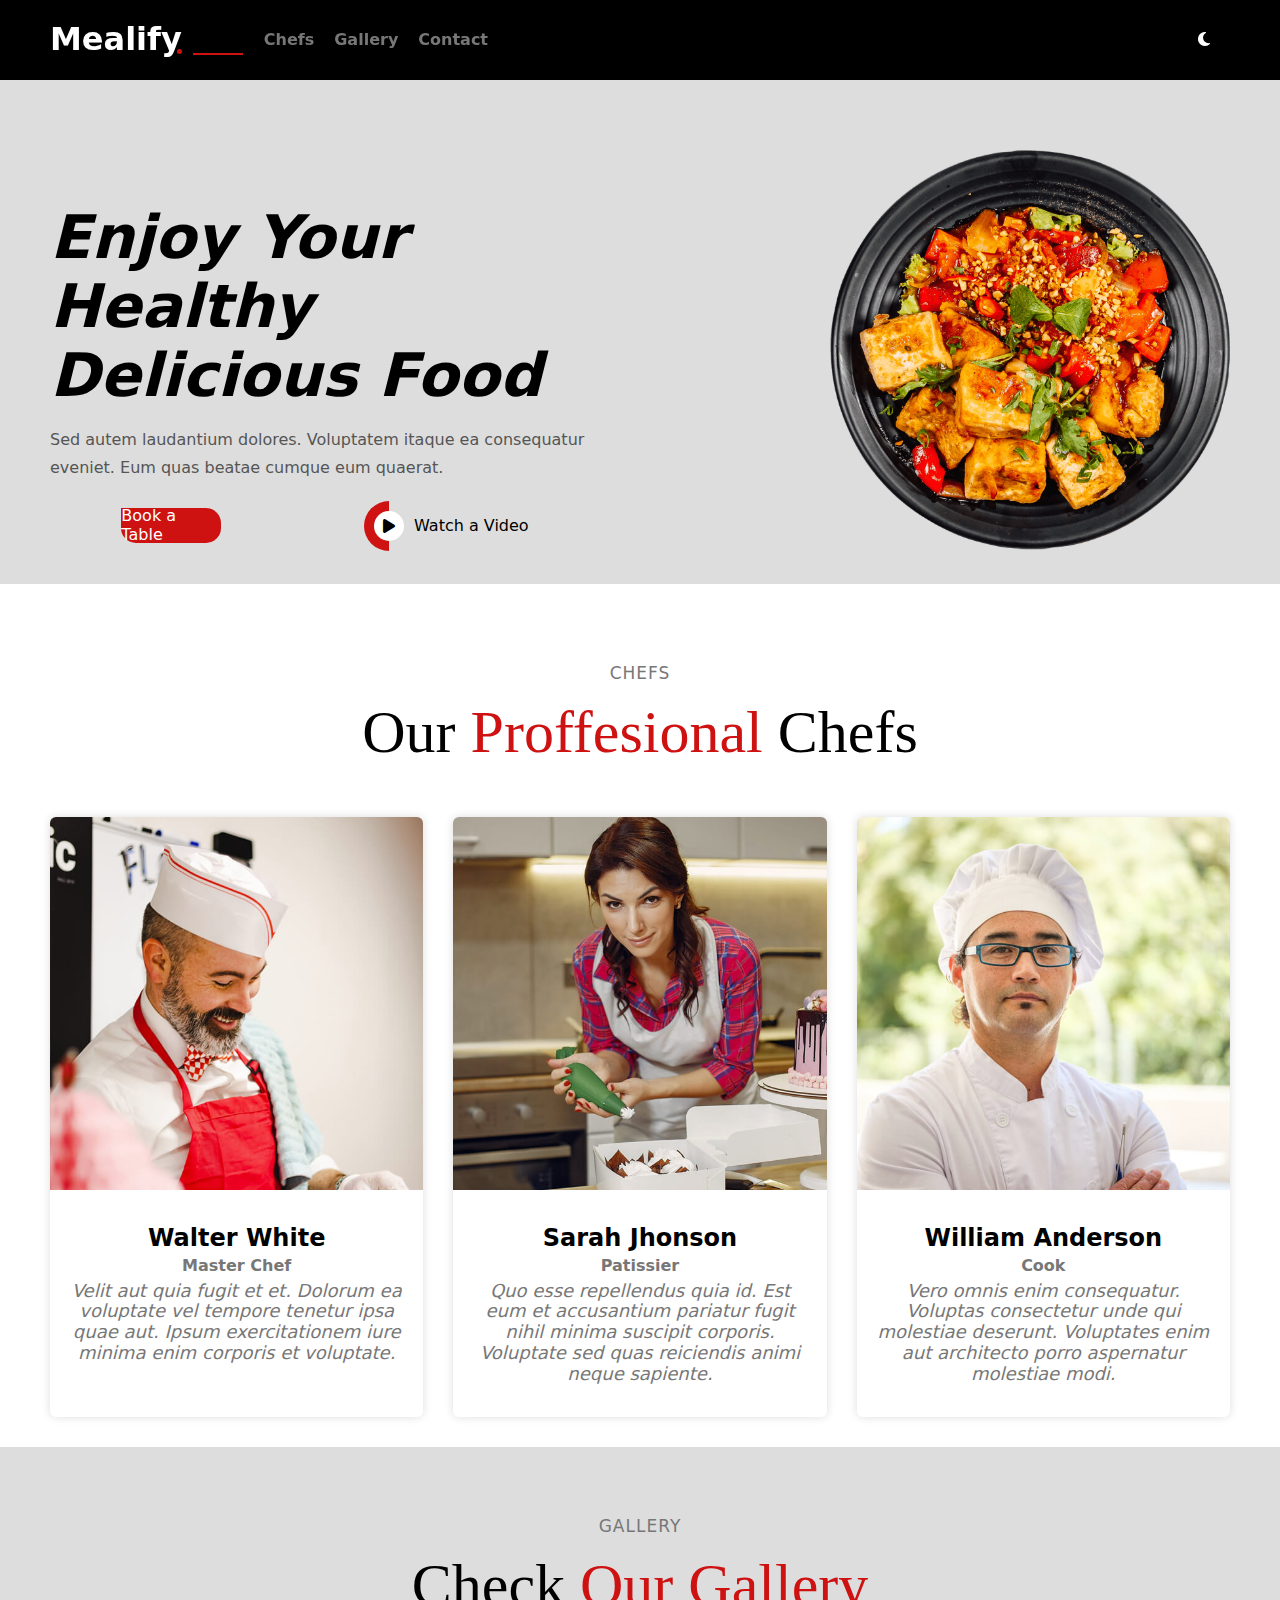
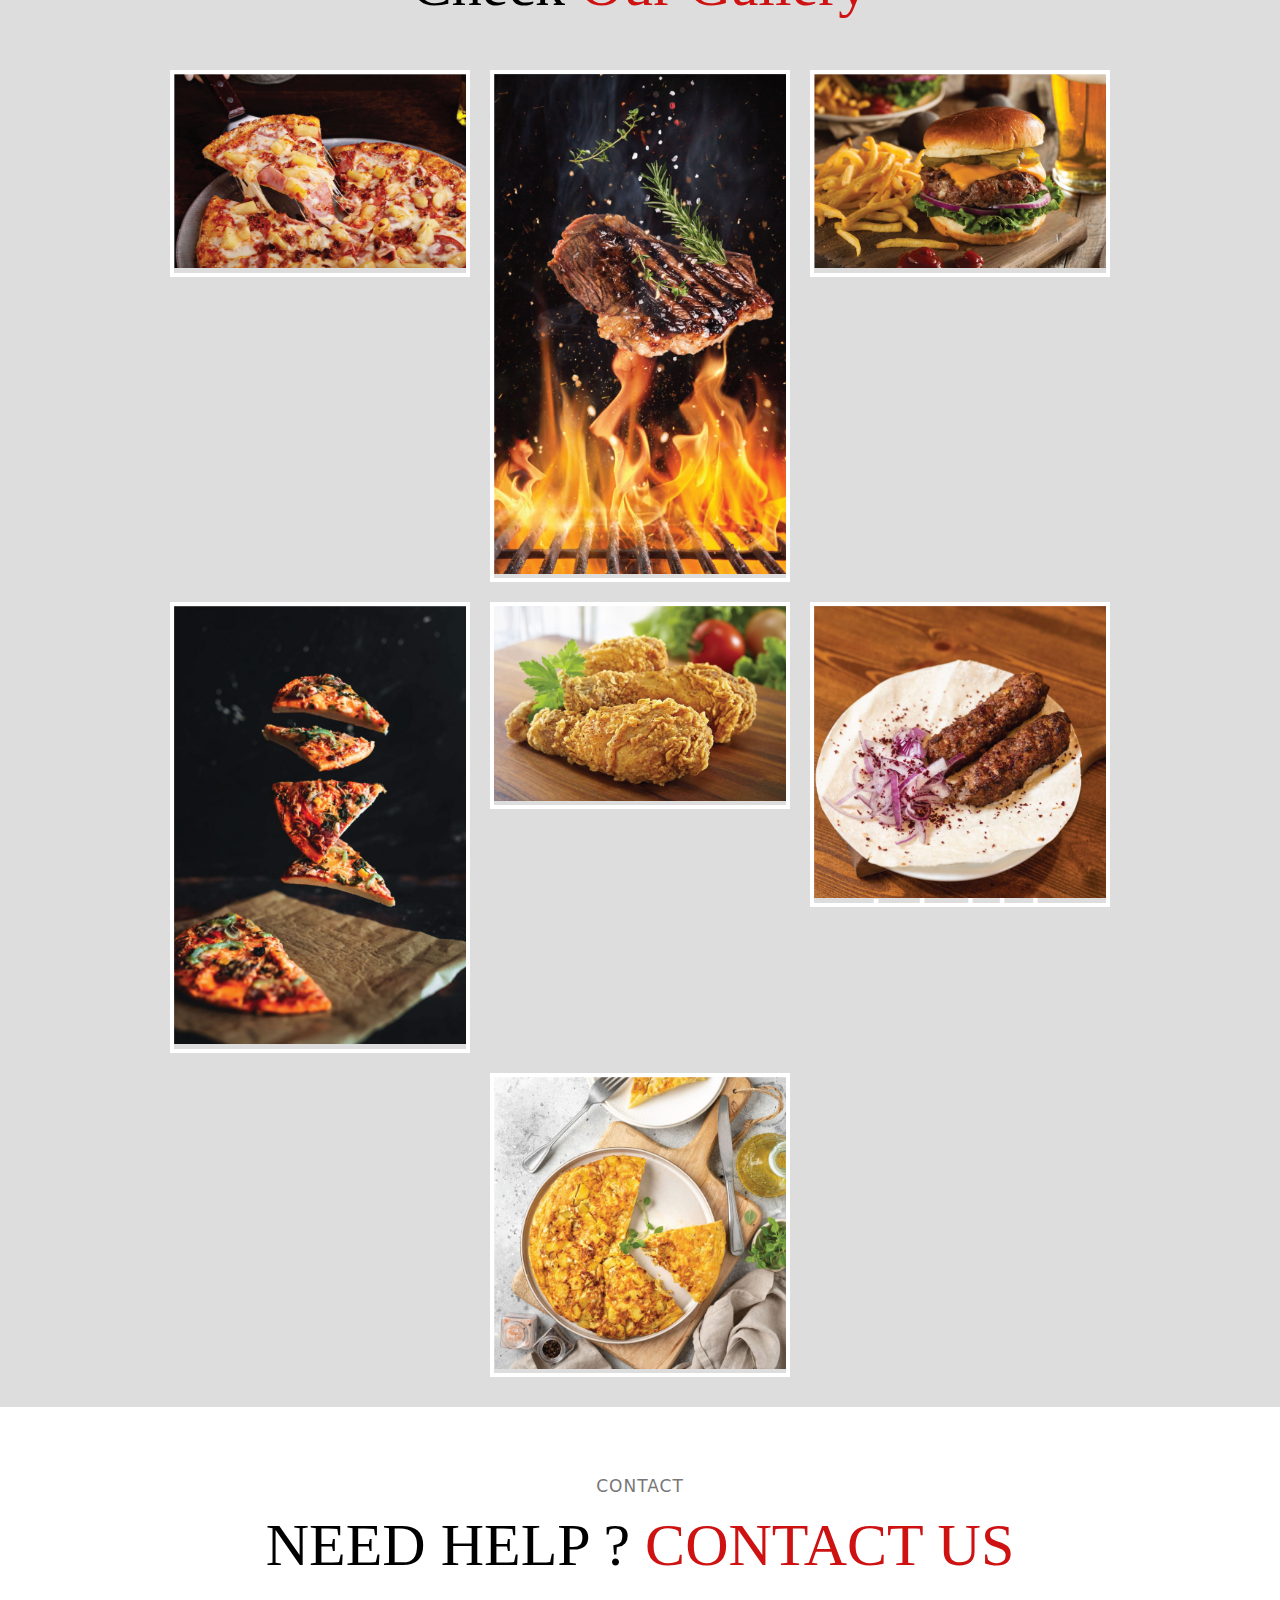
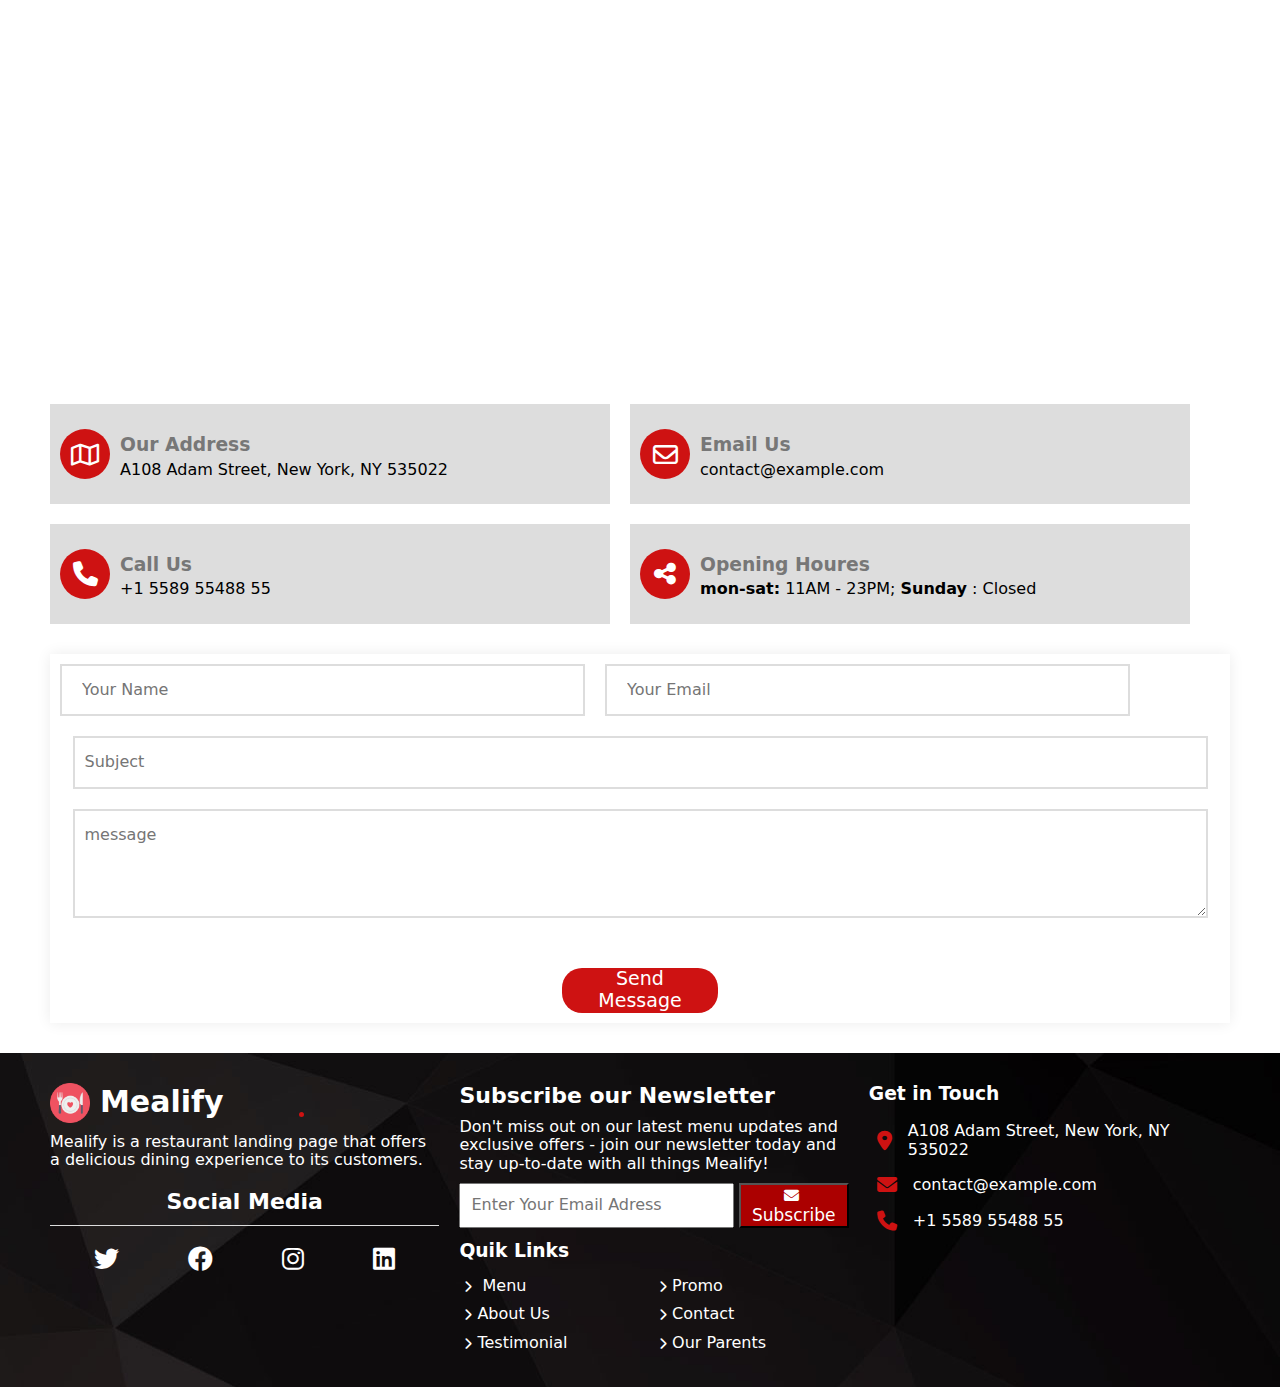
==== index.html @ a0ff51f7 "first" ====
<!DOCTYPE html>
<html lang="en">
  <head>
    <meta charset="UTF-8" />
    <meta http-equiv="X-UA-Compatible" content="IE=edge" />
    <meta name="viewport" content="width=device-width, initial-scale=1.0" />
    <title>Mealify</title>
    <!--font awesome-->
    <link rel="stylesheet" href="css/fontawesome.min.css" />

    <link rel="stylesheet" href="css/all.min.css" />
    <link rel="stylesheet" href="css/normalize.css" />
    <link rel="stylesheet" href="css/css.css" />
    <link rel="stylesheet" href="css/dark.css" />
  </head>
  <body>
    <!-- start header -->
    <div class="header">
      <div class="container">
        <h1 class="logo">
          <a href="#" class="logo">Mealify</a>
        </h1>
        <ul class="main-nav">
          <li><a href="#home" class="active">Home</a></li>
          <li><a href="#chefs">Chefs</a></li>
          <li><a href="#gallery">Gallery</a></li>
          <li><a href="#contact">Contact</a></li>
        </ul>
        <div class="dark-mode">
          <i class="fa-solid fa-moon"></i>
        </div>
        <a href="#main-nav"><i class="fa-solid fa-bars"></i></a>
      </div>
    </div>
    <!-- end header -->
    <!-- start section -->
    <div class="section">
      <div class="container">
        <div class="content">
          <h2>
            Enjoy Your Healthy
            <br />
            Delicious Food
          </h2>
          <p>
            Sed autem laudantium dolores. Voluptatem itaque ea consequatur
            eveniet. Eum quas beatae cumque eum quaerat.
          </p>
          <div class="buttons">
            <a href="#contact" class="contact">Book a Table</a>
            <a href="https://youtube.com" target="_blank" class="video">
              <div class="icon">
                <i class="fa-solid fa-play"></i>
              </div>
              Watch a Video</a
            >
          </div>
        </div>
        <div class="image">
          <img src="hero-img.png" alt="" />
        </div>
      </div>
    </div>
    <!-- end section -->
    <!-- start chefs -->
    <div class="chefs" id="chefs">
      <div class="container">
        <div class="title">
          <h2>CHEFS</h2>
          <p>Our<span> Proffesional</span> Chefs</p>
        </div>
        <div class="chefs-card">
          <div class="card">
            <div class="image">
              <img src="chefs-1.jpg" />
            </div>
            <div class="card-content">
              <h3>Walter White</h3>
              <h4>Master Chef</h4>
              <p>
                Velit aut quia fugit et et. Dolorum ea voluptate vel tempore
                tenetur ipsa quae aut. Ipsum exercitationem iure minima enim
                corporis et voluptate.
              </p>
            </div>
            <ul class="social-icons">
              <li>
                <a href="https://twitter.com">
                  <i class="fa-brands fa-twitter"></i>
                </a>
              </li>
              <li>
                <a href="https://facebook.com">
                  <i class="fa-brands fa-facebook"></i>
                </a>
              </li>
              <li>
                <a href="https://fa-instagram.com">
                  <i class="fa-brands fa-instagram"></i>
                </a>
              </li>
              <li>
                <a href="https://fa-linkedin.com">
                  <i class="fa-brands fa-linkedin"></i>
                </a>
              </li>
            </ul>
          </div>
          <div class="card">
            <div class="image">
              <img src="chefs-2.jpg" />
            </div>
            <div class="card-content">
              <h3>Sarah Jhonson</h3>
              <h4>Patissier</h4>
              <p>
                Quo esse repellendus quia id. Est eum et accusantium pariatur
                fugit nihil minima suscipit corporis. Voluptate sed quas
                reiciendis animi neque sapiente.
              </p>
            </div>
            <ul class="social-icons">
              <li>
                <a href="https://twitter.com">
                  <i class="fa-brands fa-twitter"></i>
                </a>
              </li>
              <li>
                <a href="https://facebook.com">
                  <i class="fa-brands fa-facebook"></i>
                </a>
              </li>
              <li>
                <a href="https://fa-instagram.com">
                  <i class="fa-brands fa-instagram"></i>
                </a>
              </li>
              <li>
                <a href="https://fa-linkedin.com">
                  <i class="fa-brands fa-linkedin"></i>
                </a>
              </li>
            </ul>
          </div>
          <div class="card">
            <div class="image">
              <img src="chefs-3.jpg" />
            </div>
            <div class="card-content">
              <h3>William Anderson</h3>
              <h4>Cook</h4>
              <p>
                Vero omnis enim consequatur. Voluptas consectetur unde qui
                molestiae deserunt. Voluptates enim aut architecto porro
                aspernatur molestiae modi.
              </p>
            </div>
            <ul class="social-icons">
              <li>
                <a href="https://twitter.com">
                  <i class="fa-brands fa-twitter"></i>
                </a>
              </li>
              <li>
                <a href="https://facebook.com">
                  <i class="fa-brands fa-facebook"></i>
                </a>
              </li>
              <li>
                <a href="https://fa-instagram.com">
                  <i class="fa-brands fa-instagram"></i>
                </a>
              </li>
              <li>
                <a href="https://fa-linkedin.com">
                  <i class="fa-brands fa-linkedin"></i>
                </a>
              </li>
            </ul>
          </div>
        </div>
      </div>
    </div>
    <!-- end chefs -->
    <!-- start Gallery -->
    <div class="gallery" id="gallery">
      <div class="container">
        <div class="title">
          <h2>GALLERY</h2>
          <p>Check<span> Our Gallery </span></p>
        </div>
        <div class="gallery-pics">
          <div class="box">
            <div class="image">
              <img
                src="meal-1.jpg"
                alt="Hawaiian pizza with ham and pineapple"
              />
            </div>
            <div class="info">
              <h2>Pizza</h2>
              <p>Hawaiian pizza with ham and pineapple</p>
            </div>
          </div>
          <div class="box">
            <div class="image">
              <img src="meal-2.jpg" style="height: 500px" alt="" />
            </div>
            <div class="info">
              <h2>Beef steaks</h2>
              <p>
                Tasty beef steaks flying above cast iron grate with fire flames.
              </p>
            </div>
          </div>
          <div class="box">
            <div class="image">
              <img
                src="meal-3.jpg"
                alt="grass fed bison hamburger with chips & beer"
              />
            </div>
            <div class="info">
              <h2>Burger</h2>
              <p>grass fed bison hamburger with chips & beer</p>
            </div>
          </div>
          <div class="box">
            <div class="image">
              <img
                src="meal-4.jpg"
                alt="Levitation pizza on black background."
              />
            </div>
            <div class="info">
              <h2>Levitation pizza</h2>
              <p>Levitation pizza on black background.</p>
            </div>
          </div>
          <div class="box">
            <div class="image">
              <img
                src="meal-5.jpg"
                alt="Golden brown chicken legs with a crunchy coating and juicy meat"
              />
            </div>
            <div class="info">
              <h2>Crispy Fried Chicken</h2>
              <p>
                Golden brown chicken legs with a crunchy coating and juicy meat
              </p>
            </div>
          </div>
          <div class="box">
            <div class="image">
              <img
                src="meal-6.jpg"
                alt="Frittata or potato pie in a ceramic plate"
              />
            </div>
            <div class="info">
              <h2>Lyulya kebab</h2>
              <p>
                Tender and juicy skewers of ground lamb or beef, flavored with
                aromatic spices and herbs
              </p>
            </div>
          </div>
          <div class="box">
            <div class="image">
              <img
                src="meal-7.jpg"
                alt="Tender and juicy skewers of ground lamb or beef, flavored with aromatic spices and herbs"
              />
            </div>
            <div class="info">
              <h2>Frittata</h2>
              <p>Frittata or potato pie in a ceramic plate</p>
            </div>
          </div>
        </div>
      </div>
    </div>
    <!-- end Gallery -->
    <!-- start contact -->
    <div class="contact" id="contact">
      <div class="container">
        <div class="title">
          <h2>CONTACT</h2>
          <p>NEED HELP ?<span> CONTACT US </span></p>
        </div>
        <iframe
          src="https://www.google.com/maps/embed?pb=!1m14!1m8!1m3!1d12097.445785295115!2d-74.006138!3d40.710059!3m2!1i1024!2i768!4f13.1!3m3!1m2!1s0x89c25a22a3bda30d%3A0xb89d1fe6bc499443!2sDowntown%20Conference%20Center!5e0!3m2!1sen!2sus!4v1681863129691!5m2!1sen!2sus"
          style="border: 0"
          allowfullscreen=""
          loading="lazy"
          referrerpolicy="no-referrer-when-downgrade"
        ></iframe>
        <div class="info">
          <div class="sec">
            <div class="icon">
              <i class="fa-regular fa-map"></i>
            </div>
            <div class="content">
              <h3>Our Address</h3>
              <p>A108 Adam Street, New York, NY 535022</p>
            </div>
          </div>
          <div class="sec">
            <div class="icon">
              <i class="fa-regular fa-envelope"></i>
            </div>
            <div class="content">
              <h3>Email Us</h3>
              <p>contact@example.com</p>
            </div>
          </div>
          <div class="sec">
            <div class="icon">
              <i class="fa-solid fa-phone"></i>
            </div>
            <div class="content">
              <h3>Call Us</h3>
              <p>+1 5589 55488 55</p>
            </div>
          </div>
          <div class="sec">
            <div class="icon">
              <i class="fa-solid fa-share-nodes"></i>
            </div>
            <div class="content">
              <h3>Opening Houres</h3>
              <p>
                <strong>mon-sat:</strong> 11AM - 23PM; <strong>Sunday</strong> :
                Closed
              </p>
            </div>
          </div>
        </div>
        <form>
          <div class="input">
            <input type="text" placeholder="Your Name" name="your name" />
            <input type="email" placeholder="Your Email" name="your email" />
          </div>
          <input type="text" placeholder="Subject" name="subject" />
          <textarea placeholder="message" name="message"></textarea>
          <button class="send" type="submit">Send Message</button>
        </form>
      </div>
    </div>
    <!-- end contact -->
    <!-- start footer -->
    <div class="footer">
      <div class="container">
        <div class="mealify">
            <div class="describe">
                <img src="favicon.png" alt="favicon">
                <h2>Mealify</h2>
            </div>
            <p>Mealify is a restaurant landing page that offers a delicious dining experience to its customers.</p>
            <h3>Social Media</h3>
            <ul class="social">
                <li><a href="https://twitter.com">
                    <i class="fa-brands fa-twitter"></i>
                </a></li>
                <li><a href="https://facebook.com">
                    <i class="fa-brands fa-facebook"></i>
                </a></li>
                <li><a href="https://instagram.com">
                    <i class="fa-brands fa-instagram"></i>
                </a></li>
                <li><a href="https://linkedin.com">
                    <i class="fa-brands fa-linkedin"></i>
                </a></li>
            </ul>
        </div>
        <div class="subscribe">
            <div class="box">
                <h3>Subscribe our Newsletter</h3>
                <p>Don't miss out on our latest menu updates and exclusive offers - join our newsletter today and stay up-to-date with all things Mealify!</p>
                <div class="info">
                    <input type="email" placeholder="Enter Your Email Adress">
                    <button type="submit" class="submit"><i class="fa solid fa-envelope"></i>Subscribe</button>
                </div>
            </div>
            <div class="links">
                    <h3>Quik Links</h3>
                    <ul>
                        <li><i class="fa-solid fa-chevron-right"></i>
                            <a href="#">Menu</a>
                        </li>
                        <li><i class="fa-solid fa-chevron-right"></i><a href="#">Promo</a></li>
                        <li><i class="fa-solid fa-chevron-right"></i><a href="#">About Us</a></li>
                        <li><i class="fa-solid fa-chevron-right"></i><a href="#">Contact</a></li>
                        <li><i class="fa-solid fa-chevron-right"></i><a href="#">Testimonial</a></li>
                        <li><i class="fa-solid fa-chevron-right"></i><a href="#">Our Parents</a></li>
                    </ul>
            </div>
        </div>
        <div class="contact">
            <h3>Get in Touch</h3>
            <ul>
                <li><i class="fa-solid fa-location-dot"></i> A108 Adam Street, New York, NY 535022</li>
                <li><i class="fa-solid fa-envelope"></i><a href="#">contact@example.com</a></li>
                <li><i class="fa-solid fa-phone"></i><a href="#">+1 5589 55488 55</a></li>
            </ul>
        </div>
      </div>
    </div>
    <!-- end footer -->
  </body>
</html>
---- css/css.css ----
*{
    box-sizing: border-box;
}
::-webkit-scrollbar {
width: 10px;
}

::-webkit-scrollbar-track {
background-color: #e7e6e6;
}

::-webkit-scrollbar-thumb {
background-color: rgb(43, 41, 41);
border-radius: 7px;
}


html{
scroll-behavior: smooth;
}
body{
font-family: "Open Sans", system-ui, -apple-system, "Segoe UI", Roboto, "Helvetica Neue", Arial, "Noto Sans", "Liberation Sans", sans-serif, "Apple Color Emoji", "Segoe UI Emoji", "Segoe UI Symbol", "Noto Color Emoji";
}
a{
text-decoration: none;
}
ul{
list-style: none;
margin: 0;
padding: 0;
}


.header {
position: fixed;
background-color: white;
width: 100%;
box-shadow: 0 0 10px #ddd;
z-index: 2;
}

.header .container {
padding-left: 50px;
padding-right: 50px;
display: flex;
justify-content: space-between;
align-items: center;
}

.header .container .logo {
position: relative;
text-decoration: none;
color: black;
}

.header .container .logo a::after {
content: '';
position: absolute;
width: 5px;
height: 5px;
background-color: hsl(0, 84%, 44%);
border-radius: 50%;
bottom: 4px;
right: 0px;

}

.header .container .main-nav {
display: flex;
font-weight: bold;
}
@media(max-width:768px){
    .header .container .main-nav{
        display: none;
        
    }
}

.header .container ul {
list-style: none;
}


.header .container ul {
list-style: none;
}

.header .container ul li a {
display: flex;
justify-content: center;
align-items: center;
text-decoration: none;
padding: 0 10px;
height: 65px;
transition: 0.3s;
color: #777;
position: relative;

}
.header .container ul li a:checked::before{
    display: 1;
}

.header .container ul li a.active {
color: black;
}

.header .container ul li a.active::before {
content: "";
position: absolute;
width: 70%;
height: 2px;
background-color: hsl(0, 84%, 44%);
bottom: 17px;
}
.header .container ul li a:hover::before {
content: "";
position: absolute;
width: 70%;
height: 2px;
background-color: hsl(0, 84%, 44%);
bottom: 17px;
}

.header .container .dark-mode {
    margin-left: auto;
    margin-right: 20px;
}

@media(min-width:768px){
    .header .container > a{
display: none;
    }
}
.header .container > a i{
    font-size: 25px;
    cursor: pointer;
}



/*start section*/
.section {
background-color: #ddd;
padding-top: 120px;
}

.section .container {
padding: 30px 50px;
display: flex;
align-items: center;
justify-content: space-between;
}

@media(max-width:768px) {
.section .container {
    flex-direction: column-reverse;
    gap: 40px;
    padding: 0 10px;
}
}

.section .container .content {
width: 550px;
}

@media(max-width:768px) {
.section .container .content {
    text-align: center;
    display: flex;
    flex-direction: column;
    align-items: center;
    width: 100%;
}
}

.section .container .content h2 {
font-size: 60px;
font-style: italic;
margin-bottom: 0;

}

.section .container .content p {
margin-bottom: 20px;
line-height: 1.7;
color: #555;
}

.section .container .content .buttons {
display: flex;
align-items: center;
justify-content: space-around;
}

@media(max-width:768px) {
.section .container .content .buttons {
    flex-direction: column;
    gap: 20px;
}
}

.section .container .content .buttons .contact {
width: 100px;
height: 35px;
background-color: hsl(0, 84%, 44%);
border-radius: 0 15px 15px;
color: white;
text-decoration: none;
display: flex;
align-items: center;
justify-content: center;
}

.section .container .content .buttons .icon {
width: 50px;
height: 50px;
border-radius: 50%;
background-image: linear-gradient(to right, hsl(0, 84%, 44%) 0 50%, transparent 50%);
display: flex;
align-items: center;
justify-content: center;
position: relative;
}

.section .container .content .buttons .video:hover {
color: #e03342;
}

.section .container .content .buttons .contact:hover {
background-color: #e03342;
}

.section .container .content .buttons .video {
text-decoration: none;
color: black;
display: flex;
align-items: center;
}

@media(max-width:768px) {
.section .container .content .buttons .video {
    margin-bottom: 25px;
}
}

.section .container .content .buttons .video i {
background-color: white;
width: 30px;
height: 30px;
display: flex;
align-items: center;
justify-content: center;
border-radius: 50%
}

.section .container .image img {
width: 400px;
}

@media(max-width:768px) {
.section .container .image img {
    width: 300px;
}
}

.section .container .image img:hover {
animation: shake 0.5s infinite;
}

/*end section*/

/* start chefs */
.chefs .container {
padding: 30px 50px;
}

@media(max-width:768px) {
.chefs .container {
    padding: 10px 10px;
}
}

.chefs .title {
text-align: center;
margin: 0 0 20px;
}

@media(max-width:768px) {
.chefs .title {
    text-align: center;
    align-items: center;
    display: flex;
    flex-direction: column;
}
}

.chefs .title h2 {
font-size: 17px;
color: #777;
margin-top: 50px;
letter-spacing: 1px;
font-weight: 100;
}

.chefs .title p {
font-size: 60px;
font-family: cursive;
margin: 0 0 50px;
}

.chefs .title p span {
color: hsl(0, 84%, 44%);
}

.chefs .chefs-card {
display: flex;
gap: 30px;
}

@media(max-width:768px) {
.chefs .chefs-card {
    flex-direction: column;
    align-items: center;
    justify-content: center;
}
}

.chefs .chefs-card .card {
width: 300px;
text-align: center;
width: 100%;
text-align: center;
background-color: white;
border-radius: 6px;
transition: 0.5s;
overflow: hidden;
box-shadow: 0 0 10px #ddd;
position: relative;

}

@media(max-width:768px) {
.chefs .chefs-card .card {
    width: 100%;
}
}

.chefs .chefs-card .card:hover {
transform: scale(1.1, 1.1);
}

.chefs .chefs-card .card .image img {
width: 100%;
}

.chefs .chefs-card .card .card-content {
padding: 25px 15px 15px 15px;
}

.chefs .chefs-card .card .card-content h3 {
font-size: 24px;
margin-bottom: 0;
margin-top: 5px
}

.chefs .chefs-card .card .card-content h4 {
margin-top: 5px;
color: #777;
margin-bottom: 0;
}

.chefs .chefs-card .card .card-content p {
color: #777;
font-style: italic;
font-size: 18px;
margin-top: 5px;
}

.chefs .chefs-card .card .social-icons {
list-style: none;
position: absolute;
top: 10px;
right: -60px;
background-color: #ffffff4d;
padding: 10px;
border-radius: 6px;
transition: 0.3s;
transition-delay: 0.5s;
}

.chefs .chefs-card .card:hover .social-icons {
right: 10px;
}

.chefs .chefs-card .card .social-icons li {
padding: 10px;
}

.chefs .chefs-card .card .social-icons li a i {
color: #37373f66;
font-size: 20px;
}


/* end chefs */
/*start gallery*/
.gallery .container {
background-color: #ddd;
padding: 30px;
}

.gallery .title {
text-align: center;
margin: 0 0 20px;
}

.gallery .title h2 {
font-size: 17px;
color: #777;
margin-top: 40px;
letter-spacing: 1px;
font-weight: 100;
}

.gallery .title p {
font-size: 60px;
font-family: cursive;
margin: 0 0 50px;
}

@media(max-width:768px) {
.gallery .title p {
    font-size: 35px;
    margin-bottom: 0;
}
}

.gallery .title p span {
    color: hsl(0, 84%, 44%);
}

.gallery .container .gallery-pics {
    display: flex;
    justify-content: center;
    flex-wrap: wrap;
    gap: 20px;
}

.gallery .container .gallery-pics .box {
    border: 4px solid white;
    width: 300px;
}

.gallery .container .gallery-pics .box .image {
    position: relative;
}

.gallery .container .gallery-pics .box .image::before {
    content: "";
    position: absolute;
    background-color: #4a4848;
    width: 100%;
    bottom: 0;
    opacity: 0.5;
    transition: ease-in-out 1.5s;
    z-index: 1;
}

.gallery .container .gallery-pics .box:hover .image::before {
    height: 100%;

}

.gallery .container .gallery-pics .box .image img {
    width: 100%;
}

.gallery .container .gallery-pics .box .image img:hover {
    transform: scale(1.1, 1.1);
}

.gallery .container .gallery-pics .box {
    position: relative;
    overflow: hidden;
    height: 100%;
}

.gallery .container .gallery-pics .box .info {
    text-align: center;
    position: absolute;
    bottom: -80px;
    left: 25px;
    display: flex;
    align-items: center;
    justify-content: center;
    flex-direction: column;
    left: 0;
}

.gallery .container .gallery-pics .box:hover .info {
    bottom: 50%;
    z-index: 1;
    width: 100%;

}

.gallery .container .gallery-pics .box h2 {
    margin: 0;
    color: white;
}

.gallery .container .gallery-pics .box p {
    color: white;
    margin: 2px 10px;
}

/*end gallery*/

/*start contact*/
.contact .container {

    padding: 30px 50px;
}

@media(max-width:768px) {
    .contact .container {
        padding: 20px 10px;
    }
}

.contact .title {
    text-align: center;
    margin: 0 0 20px;
}

.contact .title h2 {
    font-size: 17px;
    color: #777;
    margin-top: 40px;
    letter-spacing: 1px;
    font-weight: 100;
}

.contact .title p {
    font-size: 60px;
    font-family: cursive;
    margin: 0 0 50px;
}

@media(max-width:768px) {
    .contact .title p {
        font-size: 25px;
        margin-bottom: 0;
    }
}

.contact .title p span {
    color: hsl(0, 84%, 44%);
}

.contact .container iframe {
    width: 100%;
    height: 350px;
    margin-bottom: 20px;
}

.contact .container .info {

    display: flex;
    gap: 20px;
    flex-wrap: wrap;
    margin-bottom: 30px;

}

@media(max-width:768px) {
    .contact .container .info {
        flex-direction: column;
    }
}

.contact .container .info .sec {
    display: flex;
    align-items: center;
    background-color: #ddd;
    padding: 20px 10px;
    width: calc(calc(100% - 60px) / 2);
}

@media(max-width:768px) {
    .contact .container .info .sec {
        width: calc(100% - 20px);
    }
}

.contact .container .info .sec .icon {
    background-color: hsl(0, 84%, 44%);
    border-radius: 50%;
    width: 50px;
    height: 50px;
    margin: 0 10px 0 0;
    display: flex;
    align-items: center;
    justify-content: center;
}

.contact .container .info .sec .icon i {
    font-size: 25px;
    color: white;
    display: flex;
    align-items: center;
    justify-content: center;


}

.contact .container .info .sec .content {}

.contact .container .info .sec .content h3 {
    margin: 10px 0 0;
    color: #777;

}

.contact .container .info .sec .content p {
    margin: 5px 0;
}

.contact .container form {
    padding: 10px;
    display: flex;
    align-items: center;
    box-shadow: 0 0 14px #00000014;
    flex-direction: column;
    gap: 20px;
}

@media(max-width:768px) {
    form {
        gap: 20px;
    }
}

.contact .container form .input {
    display: flex;
    gap: 20px;
    flex-wrap: wrap;
    width: 100%;


}

@media(max-width:768px) {
    .contact .container form .input {
        flex-direction: column
    }
}

.contact .container form input[name="your name"] {

    padding: 15px 20px;
    border: 2px solid #ddd;
    width: calc(calc(100% - 110px) / 2);
}

@media(max-width:768px) {
    .contact .container form input[name="your name"] {
        width: calc(100% - 45px);
    }
}

.contact .container form input[name="your email"] {

    padding: 15px 20px;
    border: 2px solid #ddd;
    width: calc(calc(100% - 110px) / 2);

}

@media(max-width:768px) {
    .contact .container form input[name="your email"] {
        width: calc(100% - 45px);
    }
}

.contact .container form input[name="your email"],
[name="your name"]:focus {
    outline-color: #e03342;
}

form [name="subject"] {
    border: 2px solid #ddd;
    width: calc(100% - 25px);
    padding: 15px 10px;
}

form textarea {
    border: 2px solid #ddd;
    width: calc(100% - 25px);
    padding: 15px 10px;
    min-height: 109px;

}

form textarea,
[name="subject"]:focus {
    outline-color: #e03342;
}

form [type="submit"] {
    background-color: hsl(0, 84%, 44%);
    color: white;
    padding: 15px;
    border-radius: 20px;
    margin-top: 30px;
    width: 156px;
    border: none;
    font-size: 19px;
    cursor: pointer;
    height: 45px;
    display: flex;
    align-items: center;
    justify-content: center;
}

form [type="submit"]:hover {
    background-color: hsl(0, 84%, 30%);
}

/*end contact*/
.footer {
    background-image: url(../back.jpg);
}

.footer .container {
    padding: 30px 50px;
    display: flex;
    gap: 20px;
    flex-wrap: wrap;
}
@media(max-width:768px){
    .footer .container {
    flex-direction: column;
    padding: 10px 15px;
    }
}
.footer .mealify {
    width: 33%;
} 
@media(max-width:768px){
    .footer .mealify {
        width: 100%;
    }
}

.footer .mealify .describe{
    display: flex;
    gap: 10px;
    align-items: center;
    position: relative;
}
.footer .mealify .describe img{
    width: 40px;
    height: 40px;
    margin: 0;
}
.footer .mealify .describe h2{
    font-size: 30px;
    color: white;
    margin: 0;
}
.footer .mealify .describe h2::after{
    content: '';
    position: absolute;
    width: 5px;
    height: 5px;
    background-color: hsl(0, 84%, 44%);
    border-radius: 50%;
    bottom: 6px;
    right: 135px;
}
.footer .mealify p{
    color: white;
    margin: 10px 0px
}
.footer .mealify h3{
    text-align: center;
color: white;
margin: 0 0 10px;
font-weight: bold;
font-size: 22px;
padding: 10px;
border-bottom: 1px solid #ddd;
}
.footer .mealify .social{
    display: flex;
    justify-content: space-around;
    padding: 10px;
}
.footer .mealify ul li{
    list-style: none;
}
.footer .mealify ul li i{
    font-size: 25px;
    color: white;
}
.footer .container .subscribe{
    width: 33%;
}
@media(max-width:768px){
    .footer .container .subscribe {
        width: 100%;
    }
}
.footer .container .subscribe .box{
    
}
.footer .container .subscribe .box h3{
    margin: 0;
    color: white;
    font-size: 22px;
}
.footer .container .subscribe .box p{
    margin: 10px 0;
    color: white;
}
.footer .container .subscribe .box .info{
    display: flex;
    justify-content: space-between;
    gap: 5px;
}
@media(max-width:768px){
    .footer .container .subscribe .box .info{
        flex-direction: column;
        gap: 10px;
    }
}
.footer .container .subscribe .box .info [type="email"]{
    flex-grow: 1;
    padding: 10px;
}
.footer .container .subscribe .box .info [type="email"]:focus{
outline: none;
}
.footer .container .subscribe .box .info .submit {
    width: 110px;
    background-color: hsl(0deg 100% 33.48%);
    color: white;
    font-size: 17px;
    cursor: pointer;
}
@media(max-width:768px){
    .footer .container .subscribe .box .info .submit{
        width: 100%;
        padding: 10px;
    }
}
.footer .container .subscribe .box .info .submit:hover{
    background-color: hsl(0, 98%, 38%);
}
.footer .container .subscribe .box .info .submit i{
    color: white;
    margin-right: 5px;
    font-size: 15px;
}
.footer .container .subscribe .links h3{
    color: white;
    margin: 12px 0 0;
}
.footer .container .subscribe .links ul{
    display: flex;
    flex-wrap: wrap;
    margin-top: 10px;
    column-gap: 20px;
}
.footer .container .subscribe .links ul li{
    width: calc(calc(50% - 20px));
    padding: 5px;
    position: relative;
    transition: 0.5s;
}
.footer .container .subscribe .links ul i{
    color: white;
    margin-right: 5px;
    font-size: 12px;
}
.footer .container .subscribe .links ul li:hover{
    background-color: #5f5e5e;
    transform: translatex(10px);
}
.footer .container .subscribe .links ul li a{
    color: white;
}
.footer .contact{
    width: 30%;
    color: white;
}
@media(max-width:768px){
    .footer .container .contact {
        width: 100%;
    }
}

.footer .contact h3{
    margin: 0 0 10px;
}
.footer .contact ul{

}
.footer .contact ul li{
    display: flex;
    align-items: center;
    gap: 6px;
    padding: 8px 8px;

}
.footer .contact ul li i{
    font-size: 20px;
    margin-right: 10px;
    color: hsl(0, 84%, 44%);
    cursor: pointer;
    display: flex;
    align-items: center;
    justify-content: center;
    font-size: 20px;
}
.footer .contact ul li  a{
    color: white;
}

/*start animation*/
@keyframes shake {
    0% {
        transform: translate(0, 0);
    }

    20% {
        transform: translate(5px, 0);
    }

    40% {
        transform: translate(5px, 5px);
    }

    60% {
        transform: translate(0, 5px);
    }

    100% {
        transform: translate(0, 0);
    }
}

/*end animation*/
---- css/dark.css ----
.header {
  background-color: #000000;
  color: white;
}
.header .container .logo {
  color: white;
}
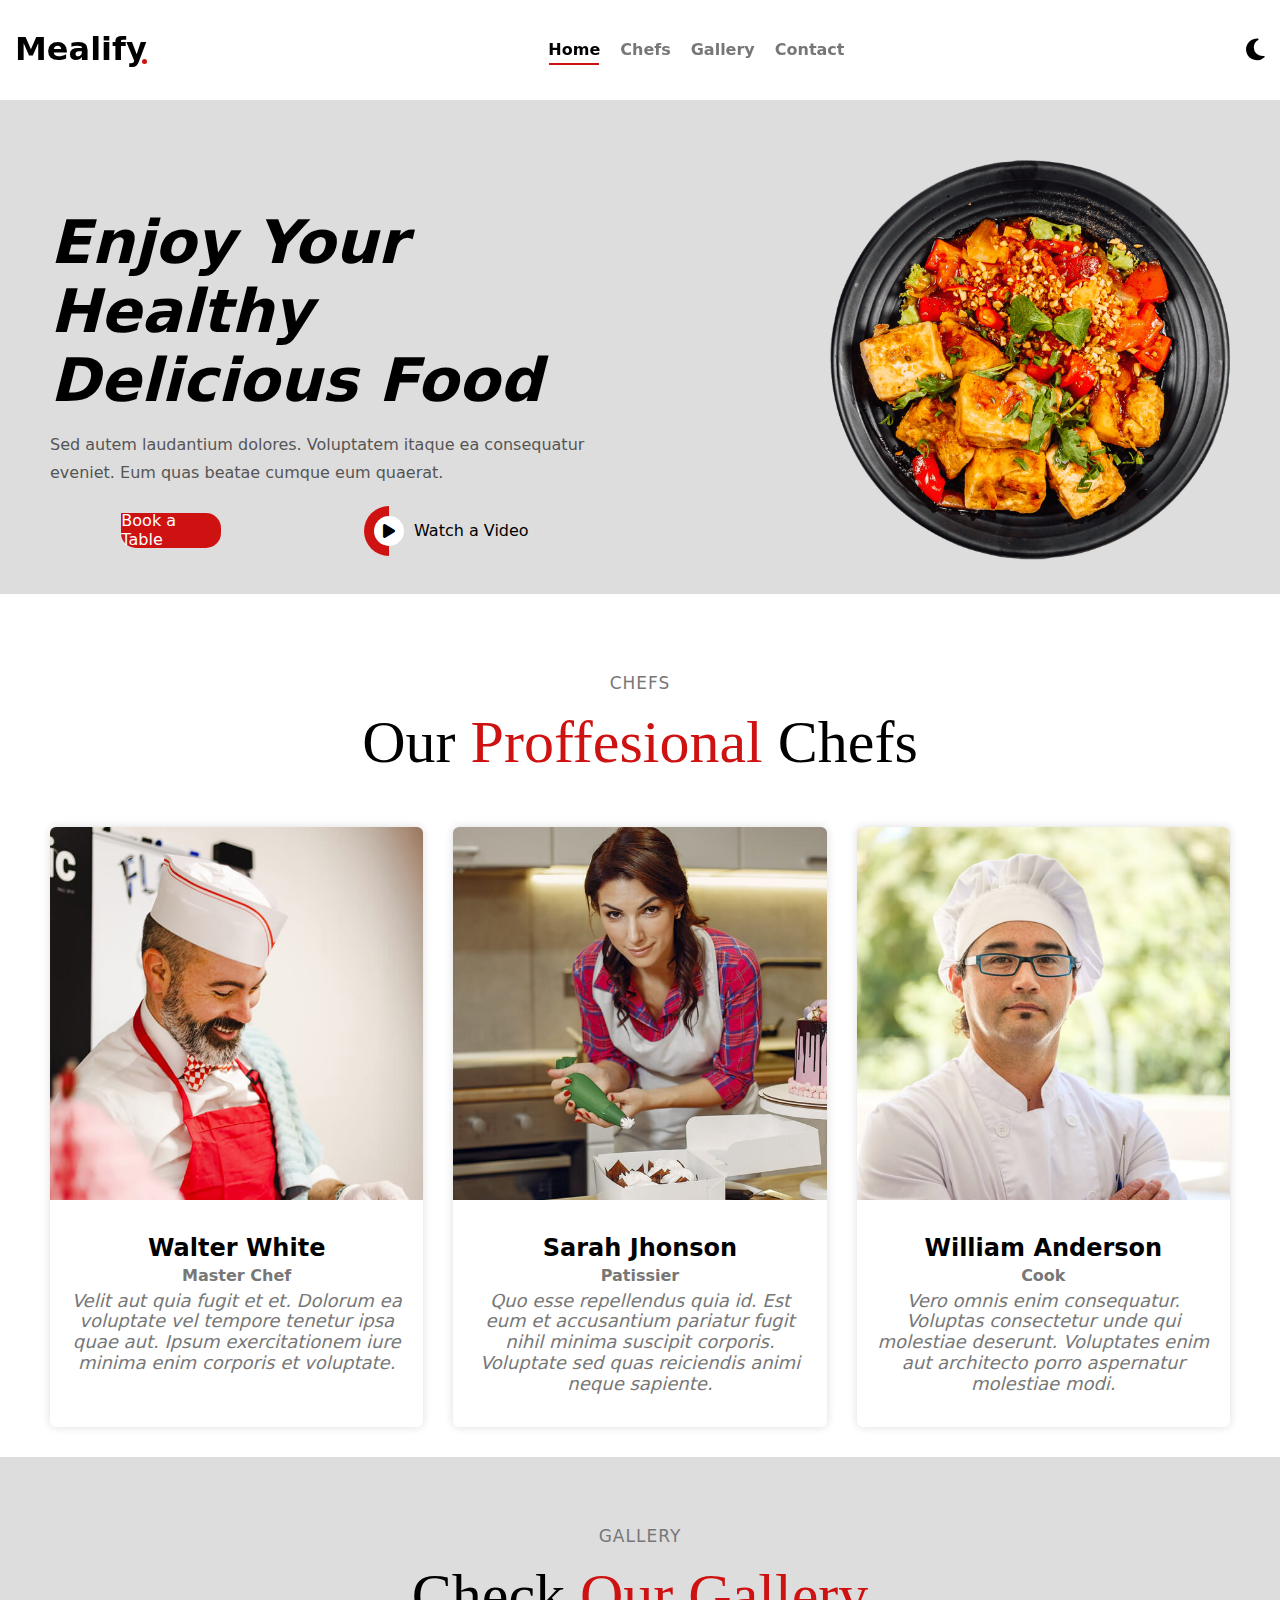
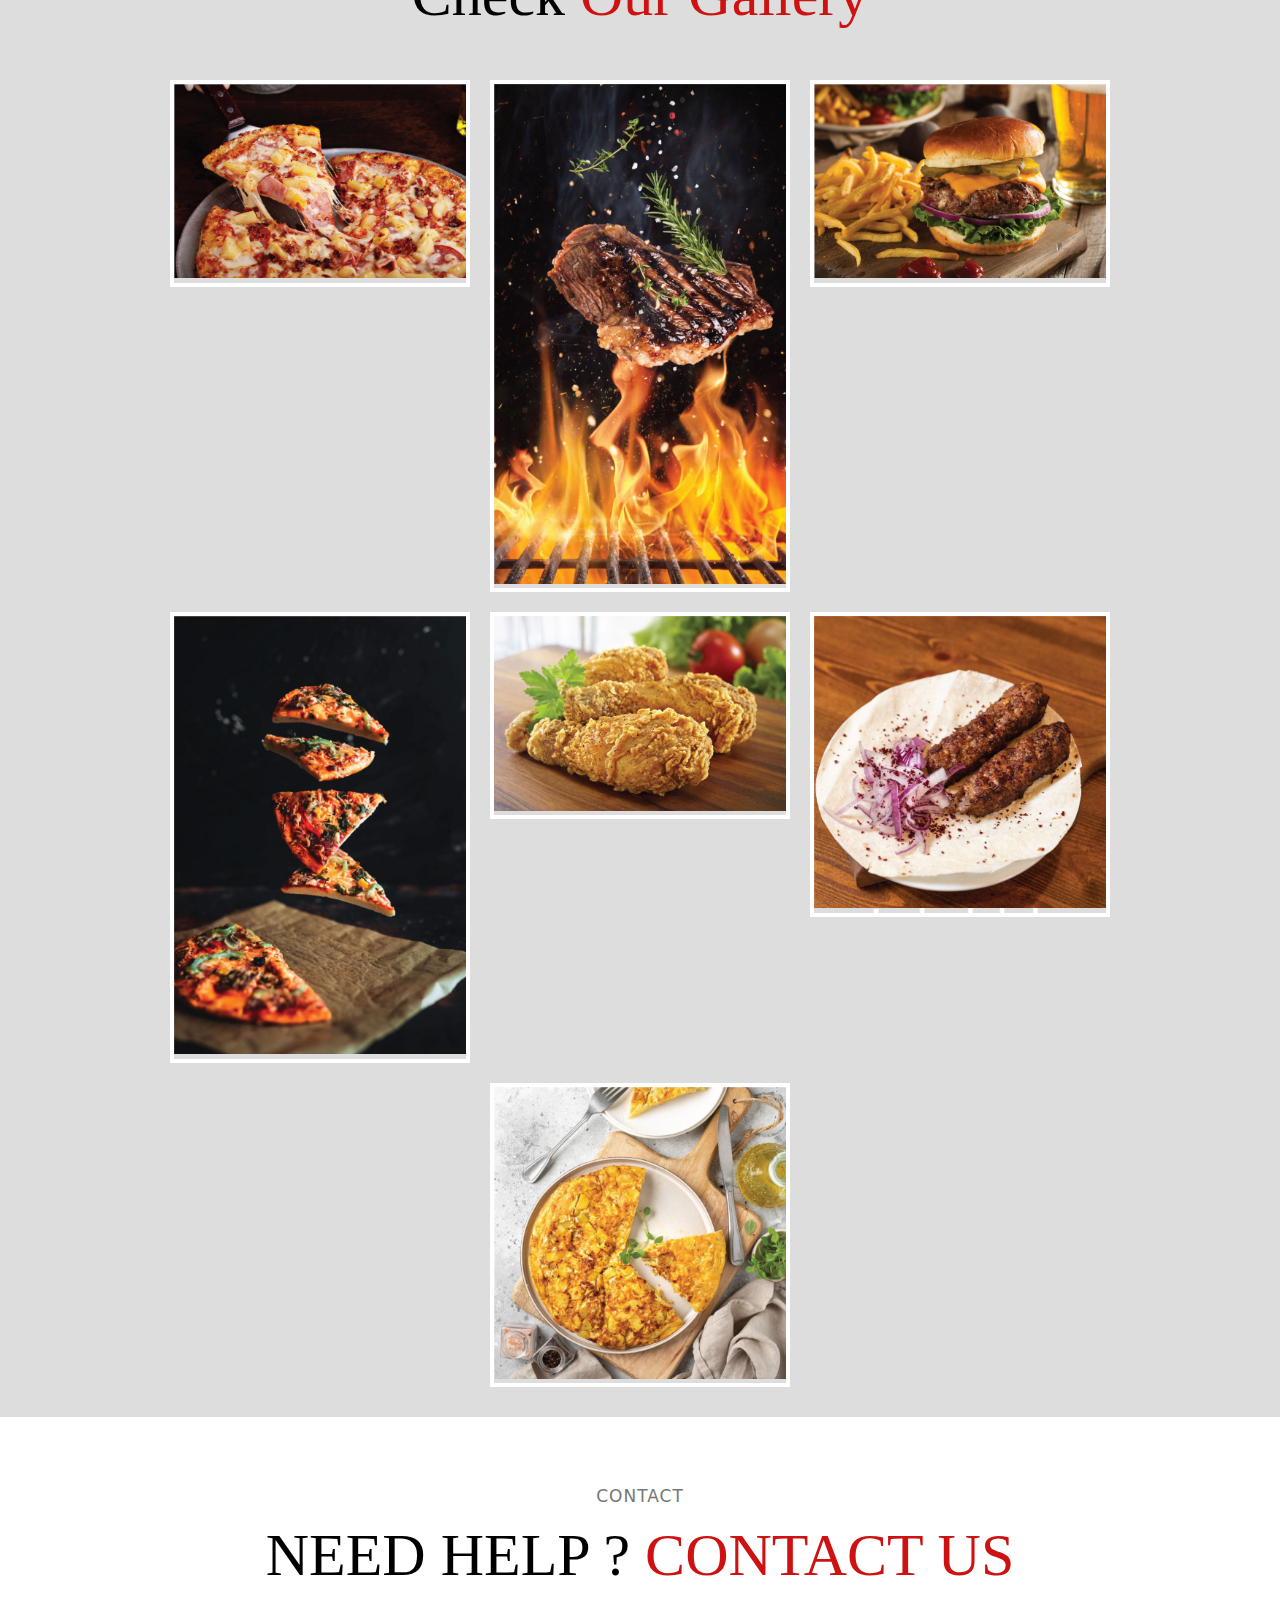
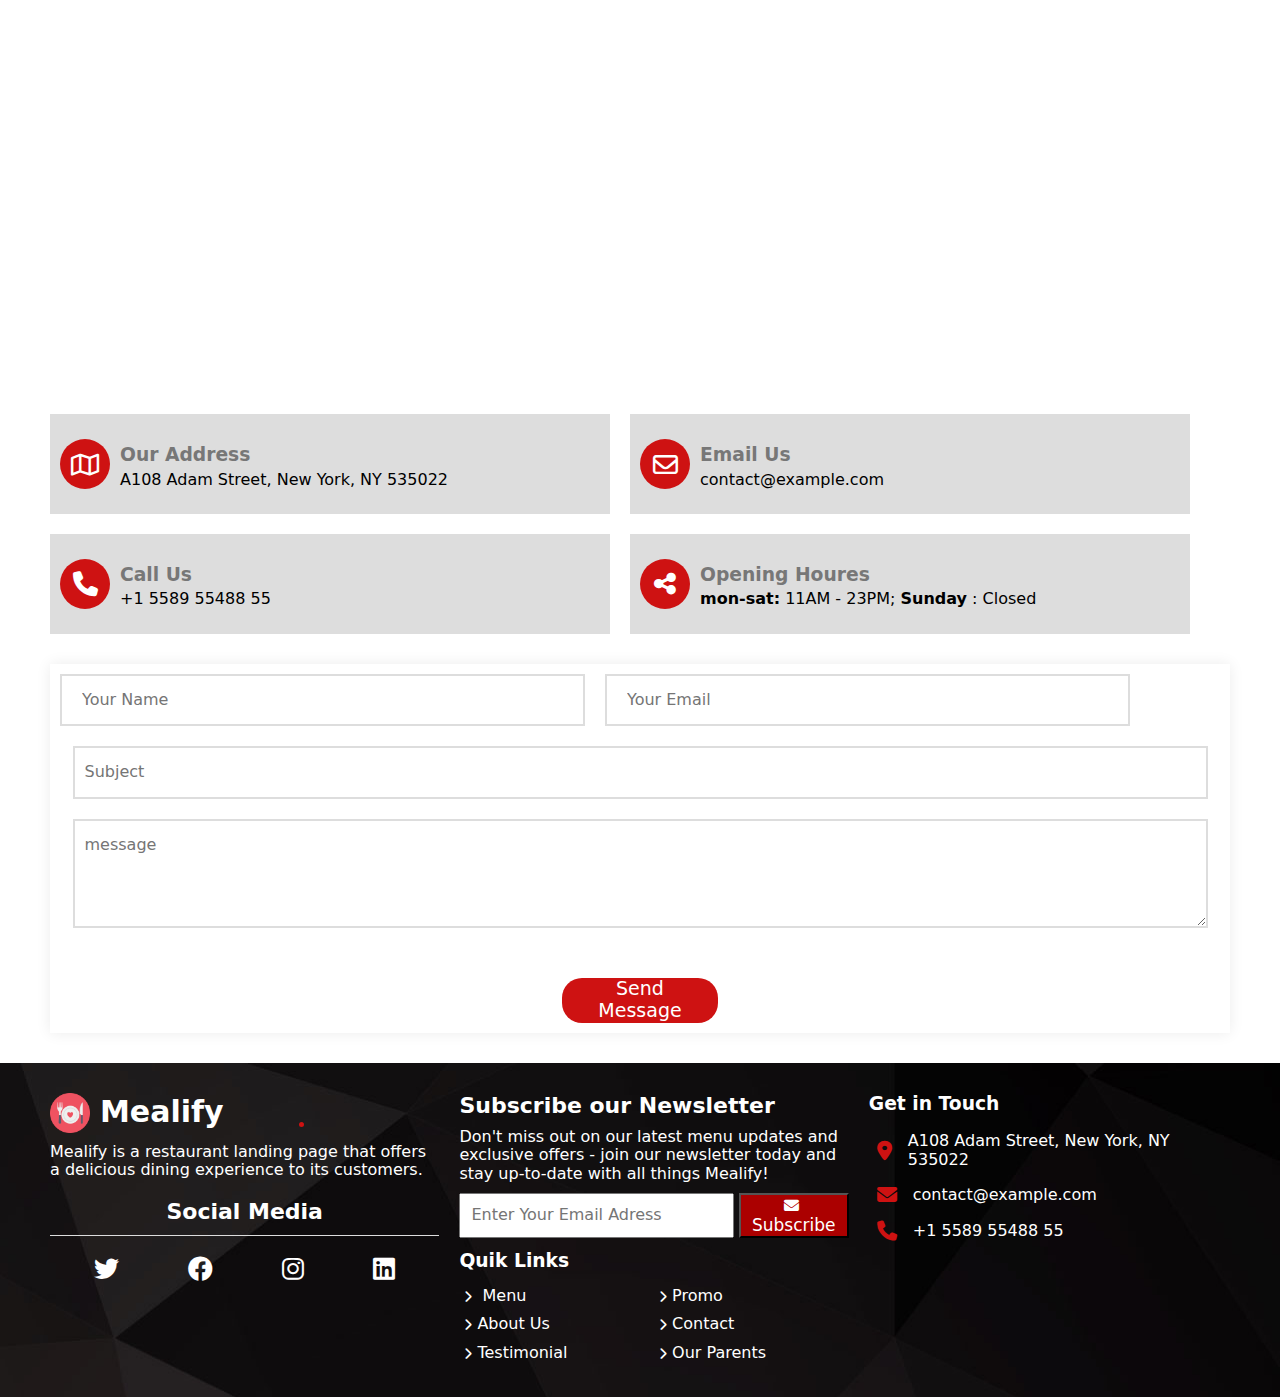
==== commit 64386626: "more" ====
--- a/index.html
+++ b/index.html
@@ -11,25 +11,25 @@
     <link rel="stylesheet" href="css/all.min.css" />
     <link rel="stylesheet" href="css/normalize.css" />
     <link rel="stylesheet" href="css/css.css" />
-    <link rel="stylesheet" href="css/dark.css" />
   </head>
-  <body>
+  <body>  
     <!-- start header -->
     <div class="header">
       <div class="container">
         <h1 class="logo">
           <a href="#" class="logo">Mealify</a>
         </h1>
-        <ul class="main-nav">
-          <li><a href="#home" class="active">Home</a></li>
+        <ul class="main-nav" id="mainNav">
+          <li><a href="#home"  class="active">Home</a>
+            <i  class="fa-solid fa-x" id="closeMenu"></i></li>
           <li><a href="#chefs">Chefs</a></li>
           <li><a href="#gallery">Gallery</a></li>
           <li><a href="#contact">Contact</a></li>
         </ul>
         <div class="dark-mode">
-          <i class="fa-solid fa-moon"></i>
-        </div>
-        <a href="#main-nav"><i class="fa-solid fa-bars"></i></a>
+          <i id="iDarkLight" class="fa-solid fa-moon"></i>
+        </div>
+        <a href="#main-nav" id="aMainMenu"><i class="fa-solid fa-bars"></i></a>
       </div>
     </div>
     <!-- end header -->
@@ -407,6 +407,7 @@
         </div>
       </div>
     </div>
+    <script src="scripts/main.js"></script>
     <!-- end footer -->
   </body>
 </html>
--- a/css/css.css
+++ b/css/css.css
@@ -1,955 +1,999 @@
-*{
-    box-sizing: border-box;
+* {
+  box-sizing: border-box;
 }
 ::-webkit-scrollbar {
-width: 10px;
+  width: 10px;
 }
 
 ::-webkit-scrollbar-track {
-background-color: #e7e6e6;
+  background-color: #e7e6e6;
 }
 
 ::-webkit-scrollbar-thumb {
-background-color: rgb(43, 41, 41);
-border-radius: 7px;
-}
-
-
-html{
-scroll-behavior: smooth;
-}
-body{
-font-family: "Open Sans", system-ui, -apple-system, "Segoe UI", Roboto, "Helvetica Neue", Arial, "Noto Sans", "Liberation Sans", sans-serif, "Apple Color Emoji", "Segoe UI Emoji", "Segoe UI Symbol", "Noto Color Emoji";
-}
-a{
-text-decoration: none;
-}
-ul{
-list-style: none;
-margin: 0;
-padding: 0;
-}
-
+  background-color: rgb(43, 41, 41);
+  border-radius: 7px;
+}
+
+html {
+  scroll-behavior: smooth;
+}
+body {
+  font-family: "Open Sans", system-ui, -apple-system, "Segoe UI", Roboto,
+    "Helvetica Neue", Arial, "Noto Sans", "Liberation Sans", sans-serif,
+    "Apple Color Emoji", "Segoe UI Emoji", "Segoe UI Symbol", "Noto Color Emoji";
+}
+a {
+  text-decoration: none;
+}
+ul {
+  list-style: none;
+  margin: 0;
+  padding: 0;
+}
 
 .header {
-position: fixed;
-background-color: white;
-width: 100%;
-box-shadow: 0 0 10px #ddd;
-z-index: 2;
+  position: fixed;
+  background-color: white;
+  width: 100%;
+  box-shadow: 0 0 10px #ddd;
+  z-index: 2;
 }
 
 .header .container {
-padding-left: 50px;
-padding-right: 50px;
-display: flex;
-justify-content: space-between;
-align-items: center;
+  padding: 10px 15px;
+  display: flex;
+  justify-content: space-between;
+  align-items: center;
 }
 
 .header .container .logo {
-position: relative;
-text-decoration: none;
-color: black;
+  position: relative;
+  text-decoration: none;
+  color: black;
 }
 
 .header .container .logo a::after {
-content: '';
-position: absolute;
-width: 5px;
-height: 5px;
-background-color: hsl(0, 84%, 44%);
-border-radius: 50%;
-bottom: 4px;
-right: 0px;
-
+  content: "";
+  position: absolute;
+  width: 5px;
+  height: 5px;
+  background-color: hsl(0, 84%, 44%);
+  border-radius: 50%;
+  bottom: 4px;
+  right: 0px;
 }
 
 .header .container .main-nav {
-display: flex;
-font-weight: bold;
-}
-@media(max-width:768px){
-    .header .container .main-nav{
-        display: none;
-        
-    }
+  display: flex;
+  font-weight: bold;
+}
+@media (max-width: 768px) {
+  .header .container .main-nav {
+    display: none;
+    display: block;
+    position: fixed;
+    top: 15px;
+    right: 0px;
+    background-color: white;
+    width: 300px;
+    height: 800px;
+    position: absolute;
+  }
 }
 
 .header .container ul {
-list-style: none;
-}
-
+  list-style: none;
+}
 
 .header .container ul {
-list-style: none;
+  list-style: none;
 }
 
 .header .container ul li a {
-display: flex;
-justify-content: center;
-align-items: center;
-text-decoration: none;
-padding: 0 10px;
-height: 65px;
-transition: 0.3s;
-color: #777;
-position: relative;
-
-}
-.header .container ul li a:checked::before{
-    display: 1;
-}
-
+  display: flex;
+  justify-content: center;
+  align-items: center;
+  text-decoration: none;
+  padding: 0 10px;
+  height: 65px;
+  transition: 0.3s;
+  color: #777;
+  position: relative;
+}
+@media (max-width: 768px) {
+  .header .container ul li {
+    margin: 10px;
+  }
+}
+@media (min-width: 767px) {
+  .header .container ul li i {
+    display: none;
+  }
+}
+@media (max-width: 768px) {
+  .header .container ul li i {
+    position: absolute;
+    right: 15px;
+    top: 2px;
+    cursor: pointer;
+  }
+}
+@media (max-width: 768px) {
+  .header .container ul li i:hover {
+    opacity: 0;
+  }
+}
 .header .container ul li a.active {
-color: black;
+  color: black;
+}
+@media (max-width: 768px) {
+  .header .container ul li a.active {
+    color: #777;
+  }
+}
+@media (max-width: 768px) {
+  .header .container ul li a {
+    margin: 0 0 0 -200px;
+    cursor: pointer;
+  }
+}
+@media (max-width: 768px) {
+  .header .container ul li a:hover {
+    opacity: 0;
+  }
+}
+@media (max-width: 768px) {
+  .header .container ul li a::before {
+    display: none;
+  }
 }
 
 .header .container ul li a.active::before {
-content: "";
-position: absolute;
-width: 70%;
-height: 2px;
-background-color: hsl(0, 84%, 44%);
-bottom: 17px;
+  content: "";
+  position: absolute;
+  width: 70%;
+  height: 2px;
+  background-color: hsl(0, 84%, 44%);
+  bottom: 17px;
 }
 .header .container ul li a:hover::before {
-content: "";
-position: absolute;
-width: 70%;
-height: 2px;
-background-color: hsl(0, 84%, 44%);
-bottom: 17px;
-}
-
-.header .container .dark-mode {
+  content: "";
+  position: absolute;
+  width: 70%;
+  height: 2px;
+  background-color: hsl(0, 84%, 44%);
+  bottom: 17px;
+}
+@media (max-width: 768px) {
+  .header .container .dark-mode {
     margin-left: auto;
     margin-right: 20px;
-}
-
-@media(min-width:768px){
-    .header .container > a{
-display: none;
-    }
-}
-.header .container > a i{
-    font-size: 25px;
-    cursor: pointer;
-}
-
-
+  }
+}
+
+@media (min-width: 768px) {
+  .header .container > a {
+    display: none;
+  }
+}
+.header .container .dark-mode:checked.header {
+  background-color: #202020;
+}
+@media (min-width: 768px) {
+  .header .container > a:checked ul {
+    display: block;
+  }
+}
+.header .container .dark-mode i {
+  font-size: 25px;
+  cursor: pointer;
+}
+.header .container > a i {
+  font-size: 25px;
+}
+@media (max-width: 768px) {
+  .header .container .close {
+    position: relative;
+  }
+}
 
 /*start section*/
 .section {
-background-color: #ddd;
-padding-top: 120px;
+  background-color: #ddd;
+  padding-top: 120px;
 }
 
 .section .container {
-padding: 30px 50px;
-display: flex;
-align-items: center;
-justify-content: space-between;
-}
-
-@media(max-width:768px) {
-.section .container {
+  padding: 30px 50px;
+  display: flex;
+  align-items: center;
+  justify-content: space-between;
+}
+
+@media (max-width: 768px) {
+  .section .container {
     flex-direction: column-reverse;
     gap: 40px;
     padding: 0 10px;
-}
+  }
 }
 
 .section .container .content {
-width: 550px;
-}
-
-@media(max-width:768px) {
-.section .container .content {
+  width: 550px;
+}
+
+@media (max-width: 768px) {
+  .section .container .content {
     text-align: center;
     display: flex;
     flex-direction: column;
     align-items: center;
     width: 100%;
-}
+  }
 }
 
 .section .container .content h2 {
-font-size: 60px;
-font-style: italic;
-margin-bottom: 0;
-
+  font-size: 60px;
+  font-style: italic;
+  margin-bottom: 0;
 }
 
 .section .container .content p {
-margin-bottom: 20px;
-line-height: 1.7;
-color: #555;
+  margin-bottom: 20px;
+  line-height: 1.7;
+  color: #555;
 }
 
 .section .container .content .buttons {
-display: flex;
-align-items: center;
-justify-content: space-around;
-}
-
-@media(max-width:768px) {
-.section .container .content .buttons {
+  display: flex;
+  align-items: center;
+  justify-content: space-around;
+}
+
+@media (max-width: 768px) {
+  .section .container .content .buttons {
     flex-direction: column;
     gap: 20px;
-}
+  }
 }
 
 .section .container .content .buttons .contact {
-width: 100px;
-height: 35px;
-background-color: hsl(0, 84%, 44%);
-border-radius: 0 15px 15px;
-color: white;
-text-decoration: none;
-display: flex;
-align-items: center;
-justify-content: center;
+  width: 100px;
+  height: 35px;
+  background-color: hsl(0, 84%, 44%);
+  border-radius: 0 15px 15px;
+  color: white;
+  text-decoration: none;
+  display: flex;
+  align-items: center;
+  justify-content: center;
 }
 
 .section .container .content .buttons .icon {
-width: 50px;
-height: 50px;
-border-radius: 50%;
-background-image: linear-gradient(to right, hsl(0, 84%, 44%) 0 50%, transparent 50%);
-display: flex;
-align-items: center;
-justify-content: center;
-position: relative;
+  width: 50px;
+  height: 50px;
+  border-radius: 50%;
+  background-image: linear-gradient(
+    to right,
+    hsl(0, 84%, 44%) 0 50%,
+    transparent 50%
+  );
+  display: flex;
+  align-items: center;
+  justify-content: center;
+  position: relative;
 }
 
 .section .container .content .buttons .video:hover {
-color: #e03342;
+  color: #e03342;
 }
 
 .section .container .content .buttons .contact:hover {
-background-color: #e03342;
+  background-color: #e03342;
 }
 
 .section .container .content .buttons .video {
-text-decoration: none;
-color: black;
-display: flex;
-align-items: center;
-}
-
-@media(max-width:768px) {
-.section .container .content .buttons .video {
+  text-decoration: none;
+  color: black;
+  display: flex;
+  align-items: center;
+}
+
+@media (max-width: 768px) {
+  .section .container .content .buttons .video {
     margin-bottom: 25px;
-}
+  }
 }
 
 .section .container .content .buttons .video i {
-background-color: white;
-width: 30px;
-height: 30px;
-display: flex;
-align-items: center;
-justify-content: center;
-border-radius: 50%
+  background-color: white;
+  width: 30px;
+  height: 30px;
+  display: flex;
+  align-items: center;
+  justify-content: center;
+  border-radius: 50%;
 }
 
 .section .container .image img {
-width: 400px;
-}
-
-@media(max-width:768px) {
-.section .container .image img {
+  width: 400px;
+  margin-top: 10px;
+}
+
+@media (max-width: 768px) {
+  .section .container .image img {
     width: 300px;
-}
+  }
 }
 
 .section .container .image img:hover {
-animation: shake 0.5s infinite;
+  animation: shake 0.5s infinite;
 }
 
 /*end section*/
 
 /* start chefs */
 .chefs .container {
-padding: 30px 50px;
-}
-
-@media(max-width:768px) {
-.chefs .container {
+  padding: 30px 50px;
+}
+
+@media (max-width: 768px) {
+  .chefs .container {
     padding: 10px 10px;
-}
+  }
 }
 
 .chefs .title {
-text-align: center;
-margin: 0 0 20px;
-}
-
-@media(max-width:768px) {
-.chefs .title {
+  text-align: center;
+  margin: 0 0 20px;
+}
+
+@media (max-width: 768px) {
+  .chefs .title {
     text-align: center;
     align-items: center;
     display: flex;
     flex-direction: column;
-}
+  }
 }
 
 .chefs .title h2 {
-font-size: 17px;
-color: #777;
-margin-top: 50px;
-letter-spacing: 1px;
-font-weight: 100;
+  font-size: 17px;
+  color: #777;
+  margin-top: 50px;
+  letter-spacing: 1px;
+  font-weight: 100;
 }
 
 .chefs .title p {
-font-size: 60px;
-font-family: cursive;
-margin: 0 0 50px;
+  font-size: 60px;
+  font-family: cursive;
+  margin: 0 0 50px;
 }
 
 .chefs .title p span {
-color: hsl(0, 84%, 44%);
+  color: hsl(0, 84%, 44%);
 }
 
 .chefs .chefs-card {
-display: flex;
-gap: 30px;
-}
-
-@media(max-width:768px) {
-.chefs .chefs-card {
+  display: flex;
+  gap: 30px;
+}
+
+@media (max-width: 768px) {
+  .chefs .chefs-card {
     flex-direction: column;
     align-items: center;
     justify-content: center;
-}
+  }
 }
 
 .chefs .chefs-card .card {
-width: 300px;
-text-align: center;
-width: 100%;
-text-align: center;
-background-color: white;
-border-radius: 6px;
-transition: 0.5s;
-overflow: hidden;
-box-shadow: 0 0 10px #ddd;
-position: relative;
-
-}
-
-@media(max-width:768px) {
-.chefs .chefs-card .card {
+  width: 300px;
+  text-align: center;
+  width: 100%;
+  text-align: center;
+  background-color: white;
+  border-radius: 6px;
+  transition: 0.5s;
+  overflow: hidden;
+  box-shadow: 0 0 10px #ddd;
+  position: relative;
+}
+
+@media (max-width: 768px) {
+  .chefs .chefs-card .card {
     width: 100%;
-}
+  }
 }
 
 .chefs .chefs-card .card:hover {
-transform: scale(1.1, 1.1);
+  transform: scale(1.1, 1.1);
 }
 
 .chefs .chefs-card .card .image img {
-width: 100%;
+  width: 100%;
 }
 
 .chefs .chefs-card .card .card-content {
-padding: 25px 15px 15px 15px;
+  padding: 25px 15px 15px 15px;
 }
 
 .chefs .chefs-card .card .card-content h3 {
-font-size: 24px;
-margin-bottom: 0;
-margin-top: 5px
+  font-size: 24px;
+  margin-bottom: 0;
+  margin-top: 5px;
 }
 
 .chefs .chefs-card .card .card-content h4 {
-margin-top: 5px;
-color: #777;
-margin-bottom: 0;
+  margin-top: 5px;
+  color: #777;
+  margin-bottom: 0;
 }
 
 .chefs .chefs-card .card .card-content p {
-color: #777;
-font-style: italic;
-font-size: 18px;
-margin-top: 5px;
+  color: #777;
+  font-style: italic;
+  font-size: 18px;
+  margin-top: 5px;
 }
 
 .chefs .chefs-card .card .social-icons {
-list-style: none;
-position: absolute;
-top: 10px;
-right: -60px;
-background-color: #ffffff4d;
-padding: 10px;
-border-radius: 6px;
-transition: 0.3s;
-transition-delay: 0.5s;
+  list-style: none;
+  position: absolute;
+  top: 10px;
+  right: -60px;
+  background-color: #ffffff4d;
+  padding: 10px;
+  border-radius: 6px;
+  transition: 0.3s;
+  transition-delay: 0.5s;
 }
 
 .chefs .chefs-card .card:hover .social-icons {
-right: 10px;
+  right: 10px;
 }
 
 .chefs .chefs-card .card .social-icons li {
-padding: 10px;
+  padding: 10px;
 }
 
 .chefs .chefs-card .card .social-icons li a i {
-color: #37373f66;
-font-size: 20px;
-}
-
+  color: #37373f66;
+  font-size: 20px;
+}
 
 /* end chefs */
 /*start gallery*/
 .gallery .container {
-background-color: #ddd;
-padding: 30px;
+  background-color: #ddd;
+  padding: 30px;
 }
 
 .gallery .title {
-text-align: center;
-margin: 0 0 20px;
+  text-align: center;
+  margin: 0 0 20px;
 }
 
 .gallery .title h2 {
-font-size: 17px;
-color: #777;
-margin-top: 40px;
-letter-spacing: 1px;
-font-weight: 100;
+  font-size: 17px;
+  color: #777;
+  margin-top: 40px;
+  letter-spacing: 1px;
+  font-weight: 100;
 }
 
 .gallery .title p {
-font-size: 60px;
-font-family: cursive;
-margin: 0 0 50px;
-}
-
-@media(max-width:768px) {
-.gallery .title p {
+  font-size: 60px;
+  font-family: cursive;
+  margin: 0 0 50px;
+}
+
+@media (max-width: 768px) {
+  .gallery .title p {
     font-size: 35px;
     margin-bottom: 0;
-}
+  }
 }
 
 .gallery .title p span {
-    color: hsl(0, 84%, 44%);
+  color: hsl(0, 84%, 44%);
 }
 
 .gallery .container .gallery-pics {
-    display: flex;
-    justify-content: center;
-    flex-wrap: wrap;
-    gap: 20px;
+  display: flex;
+  justify-content: center;
+  flex-wrap: wrap;
+  gap: 20px;
 }
 
 .gallery .container .gallery-pics .box {
-    border: 4px solid white;
-    width: 300px;
+  border: 4px solid white;
+  width: 300px;
 }
 
 .gallery .container .gallery-pics .box .image {
-    position: relative;
+  position: relative;
 }
 
 .gallery .container .gallery-pics .box .image::before {
-    content: "";
-    position: absolute;
-    background-color: #4a4848;
-    width: 100%;
-    bottom: 0;
-    opacity: 0.5;
-    transition: ease-in-out 1.5s;
-    z-index: 1;
+  content: "";
+  position: absolute;
+  background-color: #4a4848;
+  width: 100%;
+  bottom: 0;
+  opacity: 0.5;
+  transition: ease-in-out 1.5s;
+  z-index: 1;
 }
 
 .gallery .container .gallery-pics .box:hover .image::before {
-    height: 100%;
-
+  height: 100%;
 }
 
 .gallery .container .gallery-pics .box .image img {
-    width: 100%;
+  width: 100%;
 }
 
 .gallery .container .gallery-pics .box .image img:hover {
-    transform: scale(1.1, 1.1);
+  transform: scale(1.1, 1.1);
 }
 
 .gallery .container .gallery-pics .box {
-    position: relative;
-    overflow: hidden;
-    height: 100%;
+  position: relative;
+  overflow: hidden;
+  height: 100%;
 }
 
 .gallery .container .gallery-pics .box .info {
-    text-align: center;
-    position: absolute;
-    bottom: -80px;
-    left: 25px;
-    display: flex;
-    align-items: center;
-    justify-content: center;
-    flex-direction: column;
-    left: 0;
+  text-align: center;
+  position: absolute;
+  bottom: -80px;
+  left: 25px;
+  display: flex;
+  align-items: center;
+  justify-content: center;
+  flex-direction: column;
+  left: 0;
 }
 
 .gallery .container .gallery-pics .box:hover .info {
-    bottom: 50%;
-    z-index: 1;
-    width: 100%;
-
+  bottom: 50%;
+  z-index: 1;
+  width: 100%;
 }
 
 .gallery .container .gallery-pics .box h2 {
-    margin: 0;
-    color: white;
+  margin: 0;
+  color: white;
 }
 
 .gallery .container .gallery-pics .box p {
-    color: white;
-    margin: 2px 10px;
+  color: white;
+  margin: 2px 10px;
 }
 
 /*end gallery*/
 
 /*start contact*/
 .contact .container {
-
-    padding: 30px 50px;
-}
-
-@media(max-width:768px) {
-    .contact .container {
-        padding: 20px 10px;
-    }
+  padding: 30px 50px;
+}
+
+@media (max-width: 768px) {
+  .contact .container {
+    padding: 20px 10px;
+  }
 }
 
 .contact .title {
-    text-align: center;
-    margin: 0 0 20px;
+  text-align: center;
+  margin: 0 0 20px;
 }
 
 .contact .title h2 {
-    font-size: 17px;
-    color: #777;
-    margin-top: 40px;
-    letter-spacing: 1px;
-    font-weight: 100;
+  font-size: 17px;
+  color: #777;
+  margin-top: 40px;
+  letter-spacing: 1px;
+  font-weight: 100;
 }
 
 .contact .title p {
-    font-size: 60px;
-    font-family: cursive;
-    margin: 0 0 50px;
-}
-
-@media(max-width:768px) {
-    .contact .title p {
-        font-size: 25px;
-        margin-bottom: 0;
-    }
+  font-size: 60px;
+  font-family: cursive;
+  margin: 0 0 50px;
+}
+
+@media (max-width: 768px) {
+  .contact .title p {
+    font-size: 25px;
+    margin-bottom: 0;
+  }
 }
 
 .contact .title p span {
-    color: hsl(0, 84%, 44%);
+  color: hsl(0, 84%, 44%);
 }
 
 .contact .container iframe {
-    width: 100%;
-    height: 350px;
-    margin-bottom: 20px;
+  width: 100%;
+  height: 350px;
+  margin-bottom: 20px;
 }
 
 .contact .container .info {
-
-    display: flex;
+  display: flex;
+  gap: 20px;
+  flex-wrap: wrap;
+  margin-bottom: 30px;
+}
+
+@media (max-width: 768px) {
+  .contact .container .info {
+    flex-direction: column;
+  }
+}
+
+.contact .container .info .sec {
+  display: flex;
+  align-items: center;
+  background-color: #ddd;
+  padding: 20px 10px;
+  width: calc(calc(100% - 60px) / 2);
+}
+
+@media (max-width: 768px) {
+  .contact .container .info .sec {
+    width: calc(100% - 20px);
+  }
+}
+
+.contact .container .info .sec .icon {
+  background-color: hsl(0, 84%, 44%);
+  border-radius: 50%;
+  width: 50px;
+  height: 50px;
+  margin: 0 10px 0 0;
+  display: flex;
+  align-items: center;
+  justify-content: center;
+}
+
+.contact .container .info .sec .icon i {
+  font-size: 25px;
+  color: white;
+  display: flex;
+  align-items: center;
+  justify-content: center;
+}
+
+.contact .container .info .sec .content {
+}
+
+.contact .container .info .sec .content h3 {
+  margin: 10px 0 0;
+  color: #777;
+}
+
+.contact .container .info .sec .content p {
+  margin: 5px 0;
+}
+
+.contact .container form {
+  padding: 10px;
+  display: flex;
+  align-items: center;
+  box-shadow: 0 0 14px #00000014;
+  flex-direction: column;
+  gap: 20px;
+}
+
+@media (max-width: 768px) {
+  form {
     gap: 20px;
-    flex-wrap: wrap;
-    margin-bottom: 30px;
-
-}
-
-@media(max-width:768px) {
-    .contact .container .info {
-        flex-direction: column;
-    }
-}
-
-.contact .container .info .sec {
-    display: flex;
-    align-items: center;
-    background-color: #ddd;
-    padding: 20px 10px;
-    width: calc(calc(100% - 60px) / 2);
-}
-
-@media(max-width:768px) {
-    .contact .container .info .sec {
-        width: calc(100% - 20px);
-    }
-}
-
-.contact .container .info .sec .icon {
-    background-color: hsl(0, 84%, 44%);
-    border-radius: 50%;
-    width: 50px;
-    height: 50px;
-    margin: 0 10px 0 0;
-    display: flex;
-    align-items: center;
-    justify-content: center;
-}
-
-.contact .container .info .sec .icon i {
-    font-size: 25px;
-    color: white;
-    display: flex;
-    align-items: center;
-    justify-content: center;
-
-
-}
-
-.contact .container .info .sec .content {}
-
-.contact .container .info .sec .content h3 {
-    margin: 10px 0 0;
-    color: #777;
-
-}
-
-.contact .container .info .sec .content p {
-    margin: 5px 0;
-}
-
-.contact .container form {
-    padding: 10px;
-    display: flex;
-    align-items: center;
-    box-shadow: 0 0 14px #00000014;
+  }
+}
+
+.contact .container form .input {
+  display: flex;
+  gap: 20px;
+  flex-wrap: wrap;
+  width: 100%;
+}
+
+@media (max-width: 768px) {
+  .contact .container form .input {
     flex-direction: column;
-    gap: 20px;
-}
-
-@media(max-width:768px) {
-    form {
-        gap: 20px;
-    }
-}
-
-.contact .container form .input {
-    display: flex;
-    gap: 20px;
-    flex-wrap: wrap;
-    width: 100%;
-
-
-}
-
-@media(max-width:768px) {
-    .contact .container form .input {
-        flex-direction: column
-    }
+  }
 }
 
 .contact .container form input[name="your name"] {
-
-    padding: 15px 20px;
-    border: 2px solid #ddd;
-    width: calc(calc(100% - 110px) / 2);
-}
-
-@media(max-width:768px) {
-    .contact .container form input[name="your name"] {
-        width: calc(100% - 45px);
-    }
+  padding: 15px 20px;
+  border: 2px solid #ddd;
+  width: calc(calc(100% - 110px) / 2);
+}
+
+@media (max-width: 768px) {
+  .contact .container form input[name="your name"] {
+    width: calc(100% - 45px);
+  }
 }
 
 .contact .container form input[name="your email"] {
-
-    padding: 15px 20px;
-    border: 2px solid #ddd;
-    width: calc(calc(100% - 110px) / 2);
-
-}
-
-@media(max-width:768px) {
-    .contact .container form input[name="your email"] {
-        width: calc(100% - 45px);
-    }
+  padding: 15px 20px;
+  border: 2px solid #ddd;
+  width: calc(calc(100% - 110px) / 2);
+}
+
+@media (max-width: 768px) {
+  .contact .container form input[name="your email"] {
+    width: calc(100% - 45px);
+  }
 }
 
 .contact .container form input[name="your email"],
 [name="your name"]:focus {
-    outline-color: #e03342;
+  outline-color: #e03342;
 }
 
 form [name="subject"] {
-    border: 2px solid #ddd;
-    width: calc(100% - 25px);
-    padding: 15px 10px;
+  border: 2px solid #ddd;
+  width: calc(100% - 25px);
+  padding: 15px 10px;
 }
 
 form textarea {
-    border: 2px solid #ddd;
-    width: calc(100% - 25px);
-    padding: 15px 10px;
-    min-height: 109px;
-
+  border: 2px solid #ddd;
+  width: calc(100% - 25px);
+  padding: 15px 10px;
+  min-height: 109px;
 }
 
 form textarea,
 [name="subject"]:focus {
-    outline-color: #e03342;
+  outline-color: #e03342;
 }
 
 form [type="submit"] {
-    background-color: hsl(0, 84%, 44%);
-    color: white;
-    padding: 15px;
-    border-radius: 20px;
-    margin-top: 30px;
-    width: 156px;
-    border: none;
-    font-size: 19px;
-    cursor: pointer;
-    height: 45px;
-    display: flex;
-    align-items: center;
-    justify-content: center;
+  background-color: hsl(0, 84%, 44%);
+  color: white;
+  padding: 15px;
+  border-radius: 20px;
+  margin-top: 30px;
+  width: 156px;
+  border: none;
+  font-size: 19px;
+  cursor: pointer;
+  height: 45px;
+  display: flex;
+  align-items: center;
+  justify-content: center;
 }
 
 form [type="submit"]:hover {
-    background-color: hsl(0, 84%, 30%);
+  background-color: hsl(0, 84%, 30%);
 }
 
 /*end contact*/
 .footer {
-    background-image: url(../back.jpg);
+  background-image: url(../back.jpg);
 }
 
 .footer .container {
-    padding: 30px 50px;
-    display: flex;
-    gap: 20px;
-    flex-wrap: wrap;
-}
-@media(max-width:768px){
-    .footer .container {
+  padding: 30px 50px;
+  display: flex;
+  gap: 20px;
+  flex-wrap: wrap;
+}
+@media (max-width: 768px) {
+  .footer .container {
     flex-direction: column;
     padding: 10px 15px;
-    }
+  }
 }
 .footer .mealify {
-    width: 33%;
-} 
-@media(max-width:768px){
-    .footer .mealify {
-        width: 100%;
-    }
-}
-
-.footer .mealify .describe{
-    display: flex;
+  width: 33%;
+}
+@media (max-width: 768px) {
+  .footer .mealify {
+    width: 100%;
+  }
+}
+
+.footer .mealify .describe {
+  display: flex;
+  gap: 10px;
+  align-items: center;
+  position: relative;
+}
+.footer .mealify .describe img {
+  width: 40px;
+  height: 40px;
+  margin: 0;
+}
+.footer .mealify .describe h2 {
+  font-size: 30px;
+  color: white;
+  margin: 0;
+}
+.footer .mealify .describe h2::after {
+  content: "";
+  position: absolute;
+  width: 5px;
+  height: 5px;
+  background-color: hsl(0, 84%, 44%);
+  border-radius: 50%;
+  bottom: 6px;
+  right: 135px;
+}
+.footer .mealify p {
+  color: white;
+  margin: 10px 0px;
+}
+.footer .mealify h3 {
+  text-align: center;
+  color: white;
+  margin: 0 0 10px;
+  font-weight: bold;
+  font-size: 22px;
+  padding: 10px;
+  border-bottom: 1px solid #ddd;
+}
+.footer .mealify .social {
+  display: flex;
+  justify-content: space-around;
+  padding: 10px;
+}
+.footer .mealify ul li {
+  list-style: none;
+}
+.footer .mealify ul li i {
+  font-size: 25px;
+  color: white;
+}
+.footer .container .subscribe {
+  width: 33%;
+}
+@media (max-width: 768px) {
+  .footer .container .subscribe {
+    width: 100%;
+  }
+}
+.footer .container .subscribe .box {
+}
+.footer .container .subscribe .box h3 {
+  margin: 0;
+  color: white;
+  font-size: 22px;
+}
+.footer .container .subscribe .box p {
+  margin: 10px 0;
+  color: white;
+}
+.footer .container .subscribe .box .info {
+  display: flex;
+  justify-content: space-between;
+  gap: 5px;
+}
+@media (max-width: 768px) {
+  .footer .container .subscribe .box .info {
+    flex-direction: column;
     gap: 10px;
-    align-items: center;
-    position: relative;
-}
-.footer .mealify .describe img{
-    width: 40px;
-    height: 40px;
-    margin: 0;
-}
-.footer .mealify .describe h2{
-    font-size: 30px;
-    color: white;
-    margin: 0;
-}
-.footer .mealify .describe h2::after{
-    content: '';
-    position: absolute;
-    width: 5px;
-    height: 5px;
-    background-color: hsl(0, 84%, 44%);
-    border-radius: 50%;
-    bottom: 6px;
-    right: 135px;
-}
-.footer .mealify p{
-    color: white;
-    margin: 10px 0px
-}
-.footer .mealify h3{
-    text-align: center;
-color: white;
-margin: 0 0 10px;
-font-weight: bold;
-font-size: 22px;
-padding: 10px;
-border-bottom: 1px solid #ddd;
-}
-.footer .mealify .social{
-    display: flex;
-    justify-content: space-around;
+  }
+}
+.footer .container .subscribe .box .info [type="email"] {
+  flex-grow: 1;
+  padding: 10px;
+}
+.footer .container .subscribe .box .info [type="email"]:focus {
+  outline: none;
+}
+.footer .container .subscribe .box .info .submit {
+  width: 110px;
+  background-color: hsl(0deg 100% 33.48%);
+  color: white;
+  font-size: 17px;
+  cursor: pointer;
+}
+@media (max-width: 768px) {
+  .footer .container .subscribe .box .info .submit {
+    width: 100%;
     padding: 10px;
-}
-.footer .mealify ul li{
-    list-style: none;
-}
-.footer .mealify ul li i{
-    font-size: 25px;
-    color: white;
-}
-.footer .container .subscribe{
-    width: 33%;
-}
-@media(max-width:768px){
-    .footer .container .subscribe {
-        width: 100%;
-    }
-}
-.footer .container .subscribe .box{
-    
-}
-.footer .container .subscribe .box h3{
-    margin: 0;
-    color: white;
-    font-size: 22px;
-}
-.footer .container .subscribe .box p{
-    margin: 10px 0;
-    color: white;
-}
-.footer .container .subscribe .box .info{
-    display: flex;
-    justify-content: space-between;
-    gap: 5px;
-}
-@media(max-width:768px){
-    .footer .container .subscribe .box .info{
-        flex-direction: column;
-        gap: 10px;
-    }
-}
-.footer .container .subscribe .box .info [type="email"]{
-    flex-grow: 1;
-    padding: 10px;
-}
-.footer .container .subscribe .box .info [type="email"]:focus{
-outline: none;
-}
-.footer .container .subscribe .box .info .submit {
-    width: 110px;
-    background-color: hsl(0deg 100% 33.48%);
-    color: white;
-    font-size: 17px;
-    cursor: pointer;
-}
-@media(max-width:768px){
-    .footer .container .subscribe .box .info .submit{
-        width: 100%;
-        padding: 10px;
-    }
-}
-.footer .container .subscribe .box .info .submit:hover{
-    background-color: hsl(0, 98%, 38%);
-}
-.footer .container .subscribe .box .info .submit i{
-    color: white;
-    margin-right: 5px;
-    font-size: 15px;
-}
-.footer .container .subscribe .links h3{
-    color: white;
-    margin: 12px 0 0;
-}
-.footer .container .subscribe .links ul{
-    display: flex;
-    flex-wrap: wrap;
-    margin-top: 10px;
-    column-gap: 20px;
-}
-.footer .container .subscribe .links ul li{
-    width: calc(calc(50% - 20px));
-    padding: 5px;
-    position: relative;
-    transition: 0.5s;
-}
-.footer .container .subscribe .links ul i{
-    color: white;
-    margin-right: 5px;
-    font-size: 12px;
-}
-.footer .container .subscribe .links ul li:hover{
-    background-color: #5f5e5e;
-    transform: translatex(10px);
-}
-.footer .container .subscribe .links ul li a{
-    color: white;
-}
-.footer .contact{
-    width: 30%;
-    color: white;
-}
-@media(max-width:768px){
-    .footer .container .contact {
-        width: 100%;
-    }
-}
-
-.footer .contact h3{
-    margin: 0 0 10px;
-}
-.footer .contact ul{
-
-}
-.footer .contact ul li{
-    display: flex;
-    align-items: center;
-    gap: 6px;
-    padding: 8px 8px;
-
-}
-.footer .contact ul li i{
-    font-size: 20px;
-    margin-right: 10px;
-    color: hsl(0, 84%, 44%);
-    cursor: pointer;
-    display: flex;
-    align-items: center;
-    justify-content: center;
-    font-size: 20px;
-}
-.footer .contact ul li  a{
-    color: white;
+  }
+}
+.footer .container .subscribe .box .info .submit:hover {
+  background-color: hsl(0, 98%, 38%);
+}
+.footer .container .subscribe .box .info .submit i {
+  color: white;
+  margin-right: 5px;
+  font-size: 15px;
+}
+.footer .container .subscribe .links h3 {
+  color: white;
+  margin: 12px 0 0;
+}
+.footer .container .subscribe .links ul {
+  display: flex;
+  flex-wrap: wrap;
+  margin-top: 10px;
+  column-gap: 20px;
+}
+.footer .container .subscribe .links ul li {
+  width: calc(calc(50% - 20px));
+  padding: 5px;
+  position: relative;
+  transition: 0.5s;
+}
+.footer .container .subscribe .links ul i {
+  color: white;
+  margin-right: 5px;
+  font-size: 12px;
+}
+.footer .container .subscribe .links ul li:hover {
+  background-color: #5f5e5e;
+  transform: translatex(10px);
+}
+.footer .container .subscribe .links ul li a {
+  color: white;
+}
+.footer .contact {
+  width: 30%;
+  color: white;
+}
+@media (max-width: 768px) {
+  .footer .container .contact {
+    width: 100%;
+  }
+}
+
+.footer .contact h3 {
+  margin: 0 0 10px;
+}
+.footer .contact ul {
+}
+.footer .contact ul li {
+  display: flex;
+  align-items: center;
+  gap: 6px;
+  padding: 8px 8px;
+}
+.footer .contact ul li i {
+  font-size: 20px;
+  margin-right: 10px;
+  color: hsl(0, 84%, 44%);
+  cursor: pointer;
+  display: flex;
+  align-items: center;
+  justify-content: center;
+  font-size: 20px;
+}
+.footer .contact ul li a {
+  color: white;
 }
 
 /*start animation*/
 @keyframes shake {
-    0% {
-        transform: translate(0, 0);
-    }
-
-    20% {
-        transform: translate(5px, 0);
-    }
-
-    40% {
-        transform: translate(5px, 5px);
-    }
-
-    60% {
-        transform: translate(0, 5px);
-    }
-
-    100% {
-        transform: translate(0, 0);
-    }
-}
-
-/*end animation*/+  0% {
+    transform: translate(0, 0);
+  }
+
+  20% {
+    transform: translate(5px, 0);
+  }
+
+  40% {
+    transform: translate(5px, 5px);
+  }
+
+  60% {
+    transform: translate(0, 5px);
+  }
+
+  100% {
+    transform: translate(0, 0);
+  }
+}
+
+/*end animation*/
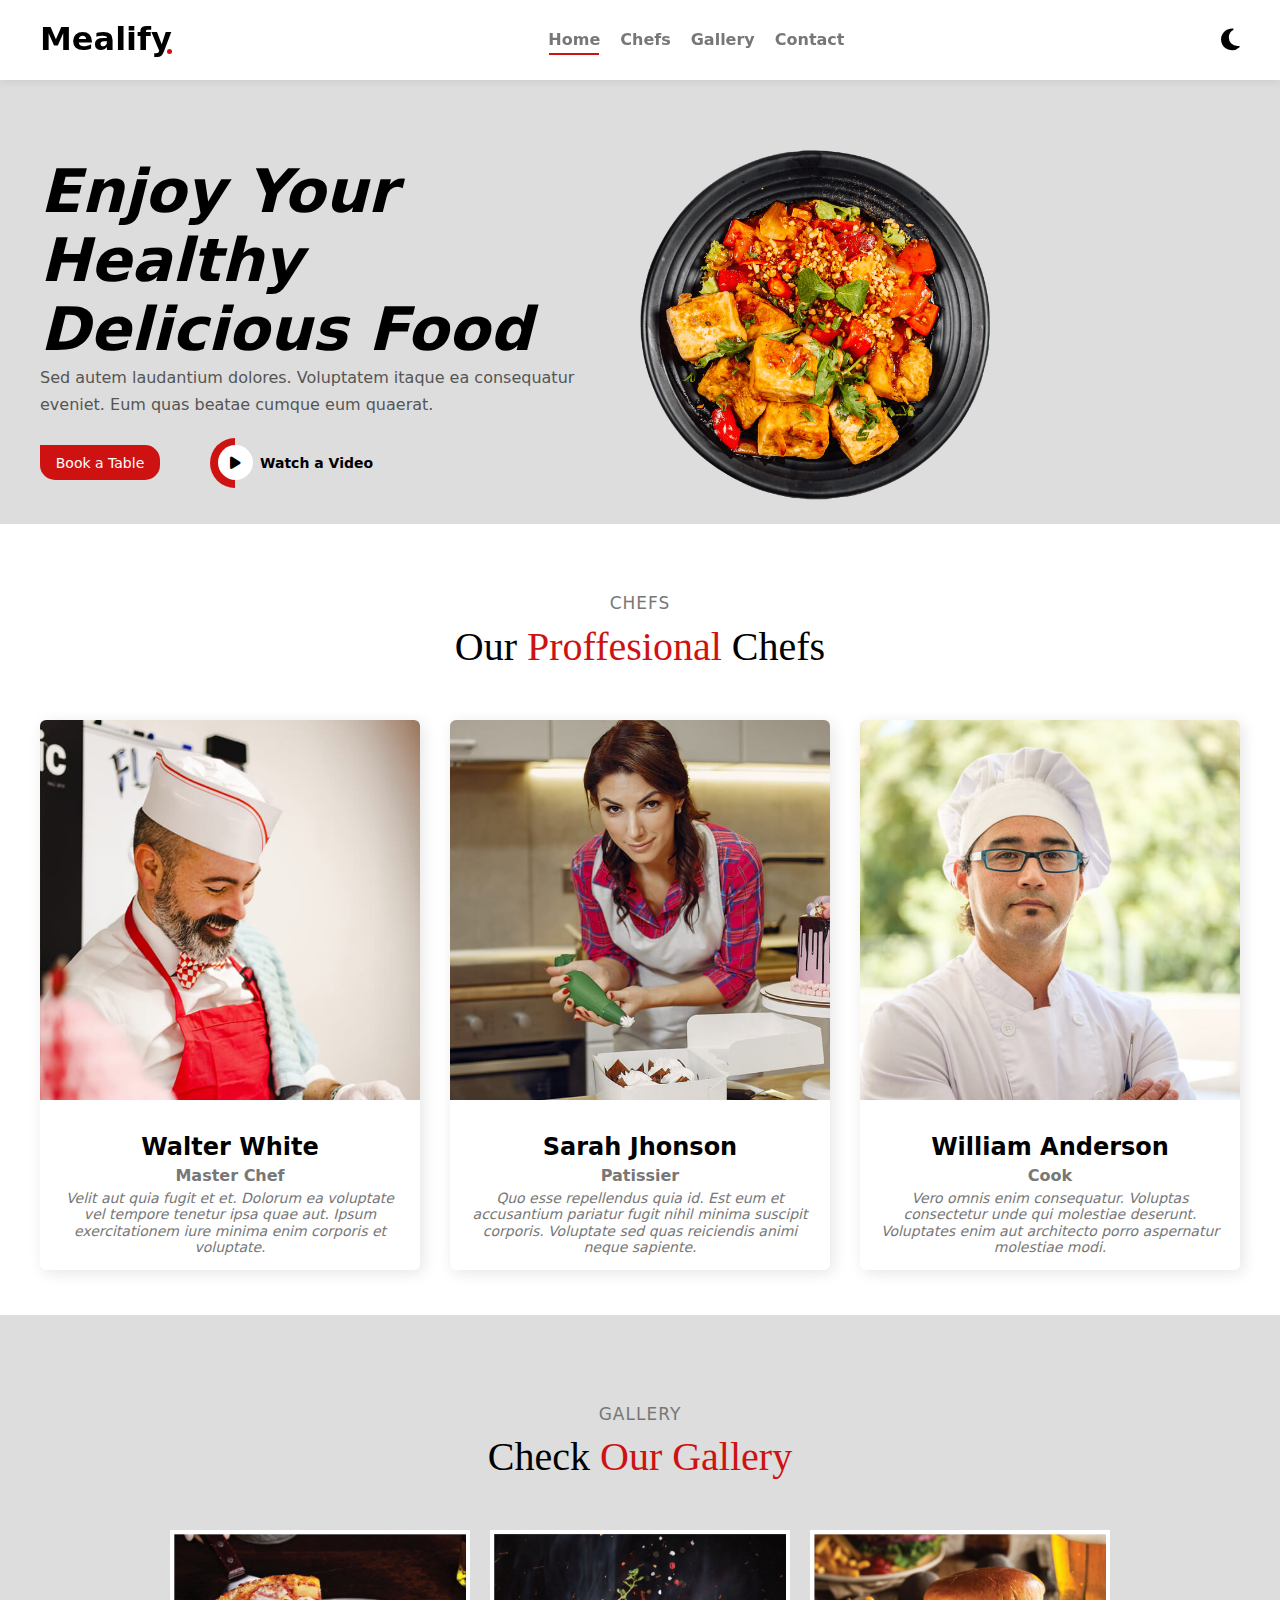
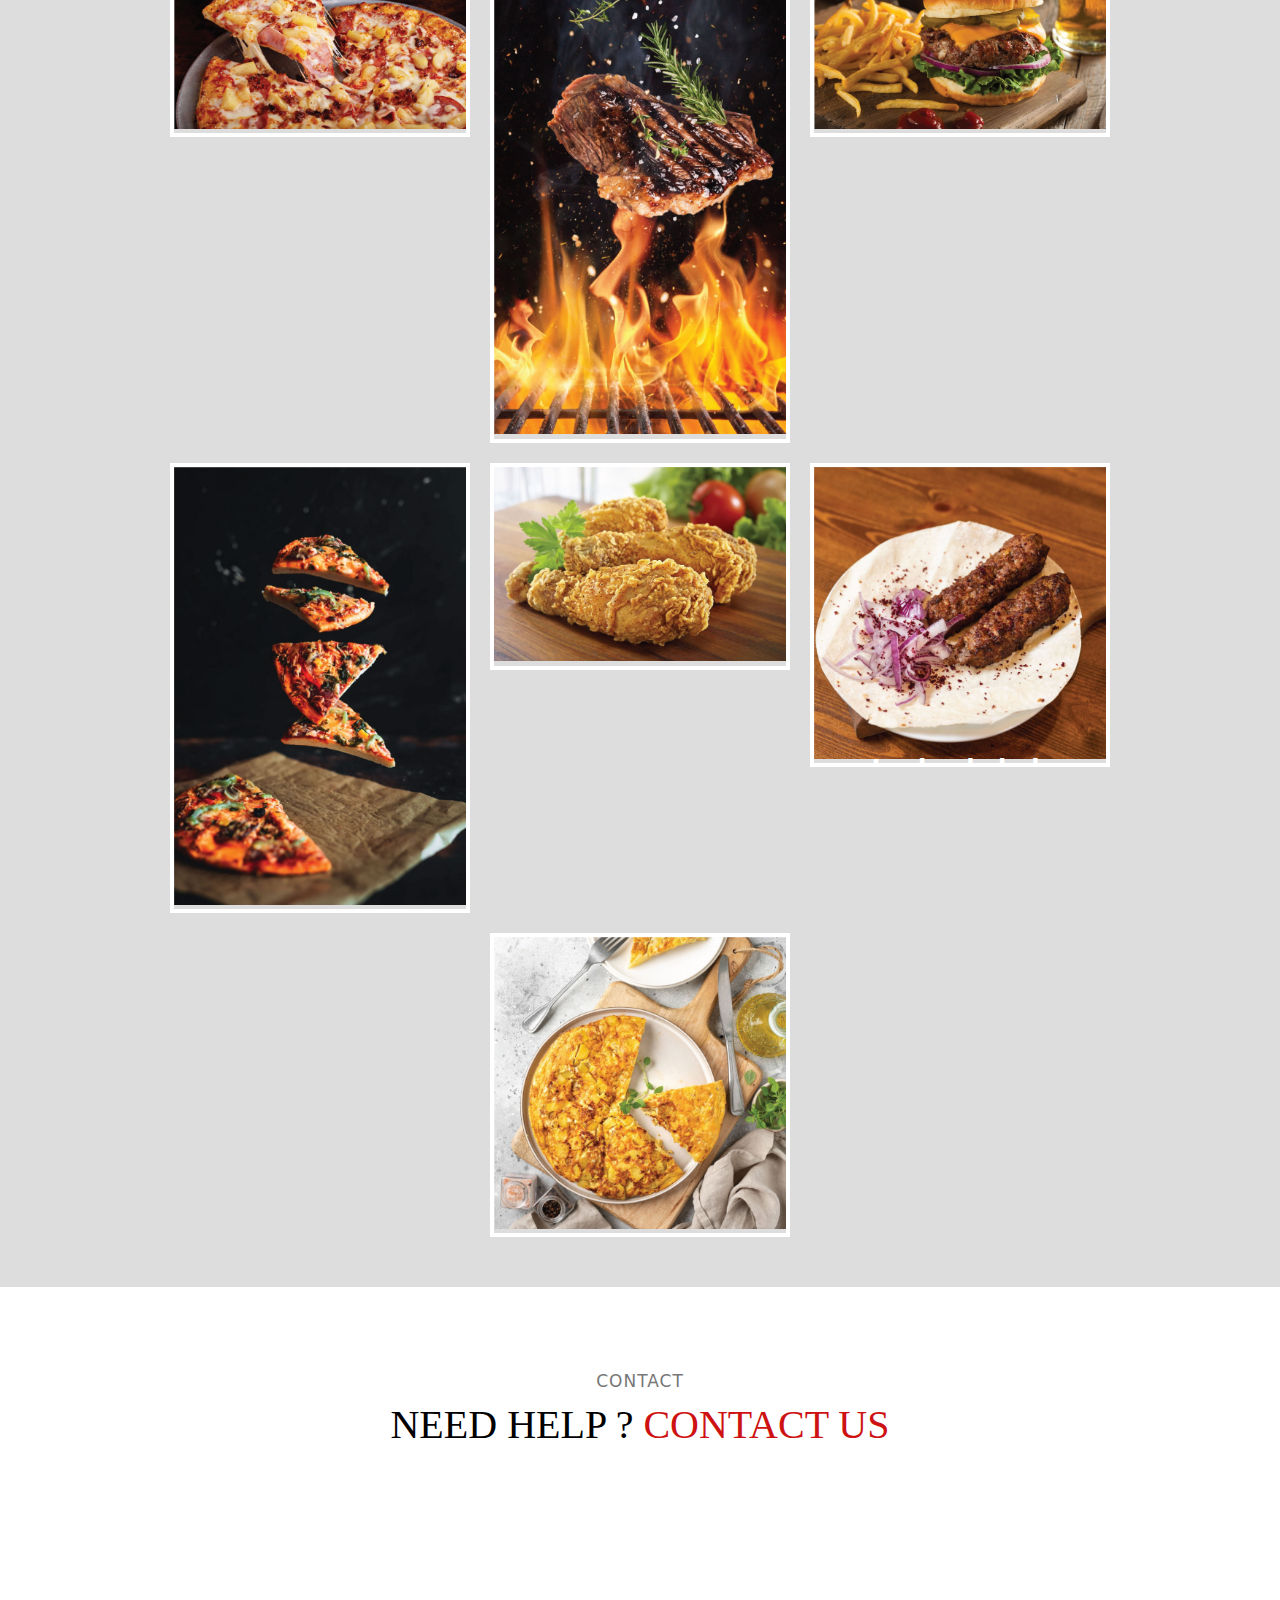
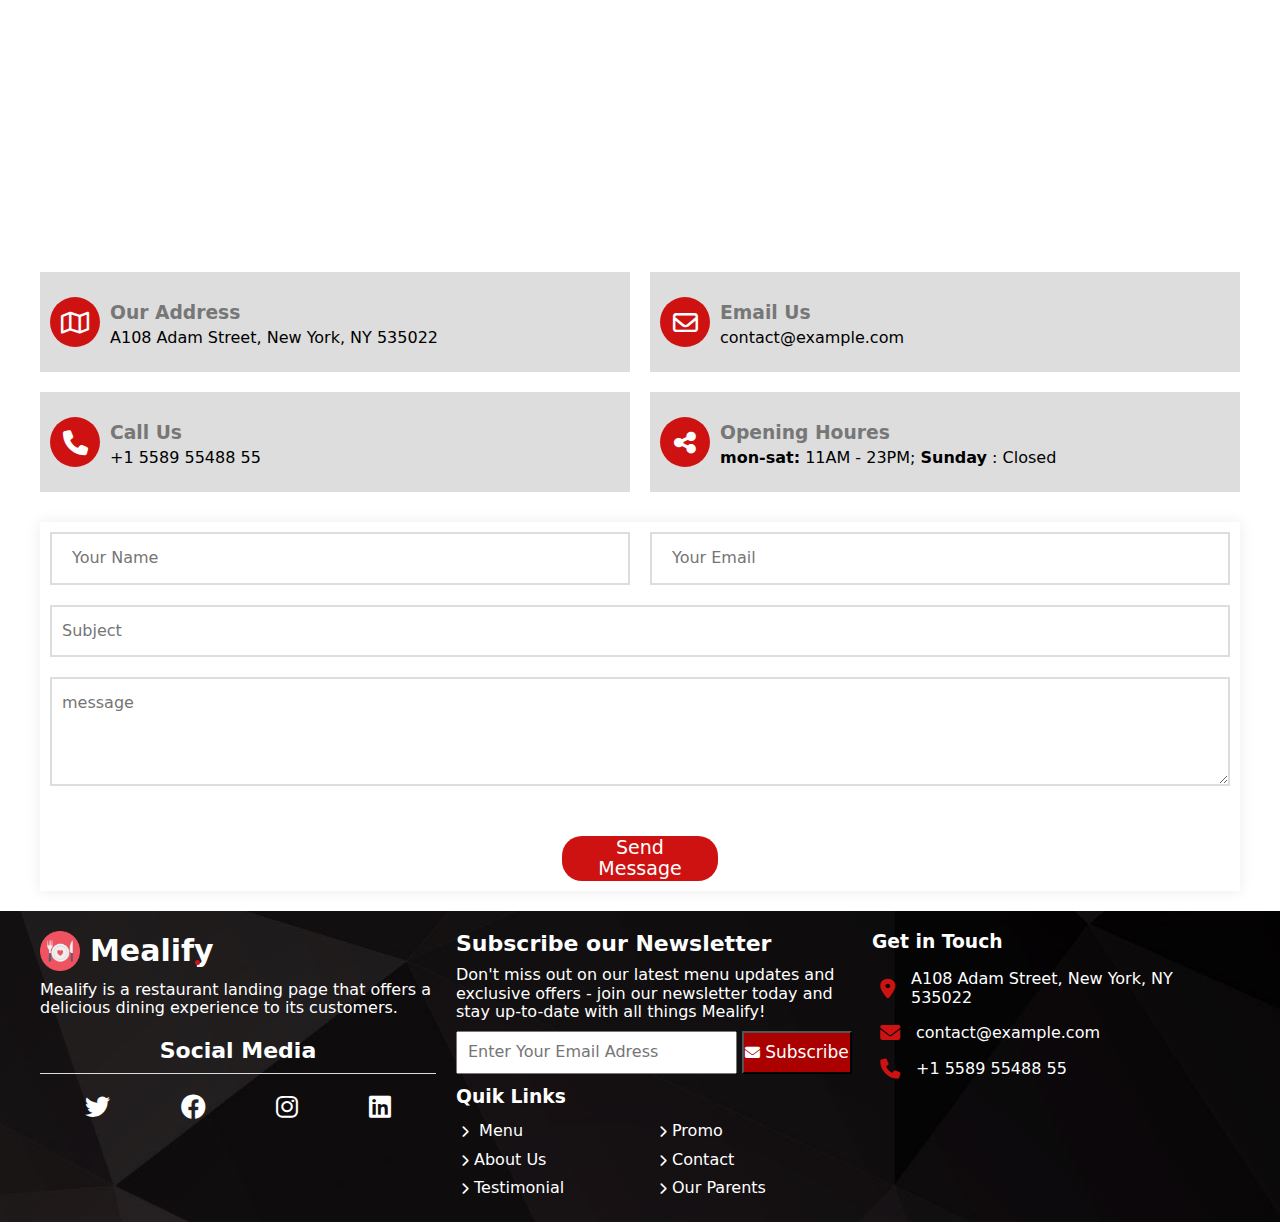
==== commit 582f6f80: "dark-mode" ====
--- a/index.html
+++ b/index.html
@@ -29,28 +29,28 @@
         <div class="dark-mode">
           <i id="iDarkLight" class="fa-solid fa-moon"></i>
         </div>
-        <a href="#main-nav" id="aMainMenu"><i class="fa-solid fa-bars"></i></a>
+        <a href="#main-nav" id="aMainMenu"><i class="fa-solid fa-bars white"></i></a>
       </div>
     </div>
     <!-- end header -->
     <!-- start section -->
-    <div class="section">
+    <div class="section sec-bg">
       <div class="container">
         <div class="content">
-          <h2>
+          <h2 class="h2">
             Enjoy Your Healthy
             <br />
             Delicious Food
           </h2>
-          <p>
+          <p class="p">
             Sed autem laudantium dolores. Voluptatem itaque ea consequatur
             eveniet. Eum quas beatae cumque eum quaerat.
           </p>
           <div class="buttons">
-            <a href="#contact" class="contact">Book a Table</a>
+            <a class="dark-bg contact " href="#contact" >Book a Table</a>
             <a href="https://youtube.com" target="_blank" class="video">
               <div class="icon">
-                <i class="fa-solid fa-play"></i>
+                <i class="fa-solid fa-play dark-bg"></i>
               </div>
               Watch a Video</a
             >
@@ -63,19 +63,19 @@
     </div>
     <!-- end section -->
     <!-- start chefs -->
-    <div class="chefs" id="chefs">
+    <div class="chefs sec-bg1" id="chefs">
       <div class="container">
         <div class="title">
-          <h2>CHEFS</h2>
-          <p>Our<span> Proffesional</span> Chefs</p>
+          <h2 class="h2">CHEFS</h2>
+          <p class="p">Our<span class="span"> Proffesional</span> Chefs</p>
         </div>
         <div class="chefs-card">
           <div class="card">
             <div class="image">
               <img src="chefs-1.jpg" />
             </div>
-            <div class="card-content">
-              <h3>Walter White</h3>
+            <div class="card-content sec-bg">
+              <h3 class="h2">Walter White</h3>
               <h4>Master Chef</h4>
               <p>
                 Velit aut quia fugit et et. Dolorum ea voluptate vel tempore
@@ -110,10 +110,10 @@
             <div class="image">
               <img src="chefs-2.jpg" />
             </div>
-            <div class="card-content">
-              <h3>Sarah Jhonson</h3>
+            <div class="card-content sec-bg">
+              <h3 class="h2">Sarah Jhonson</h3>
               <h4>Patissier</h4>
-              <p>
+              <p class="p">
                 Quo esse repellendus quia id. Est eum et accusantium pariatur
                 fugit nihil minima suscipit corporis. Voluptate sed quas
                 reiciendis animi neque sapiente.
@@ -146,10 +146,10 @@
             <div class="image">
               <img src="chefs-3.jpg" />
             </div>
-            <div class="card-content">
-              <h3>William Anderson</h3>
+            <div class="card-content sec-bg">
+              <h3 class="h2">William Anderson</h3>
               <h4>Cook</h4>
-              <p>
+              <p class="p">
                 Vero omnis enim consequatur. Voluptas consectetur unde qui
                 molestiae deserunt. Voluptates enim aut architecto porro
                 aspernatur molestiae modi.
@@ -183,11 +183,11 @@
     </div>
     <!-- end chefs -->
     <!-- start Gallery -->
-    <div class="gallery" id="gallery">
+    <div class="gallery sec-bg" id="gallery">
       <div class="container">
         <div class="title">
-          <h2>GALLERY</h2>
-          <p>Check<span> Our Gallery </span></p>
+          <h2 class="h2">GALLERY</h2>
+          <p class="p">Check<span class="span"> Our Gallery </span></p>
         </div>
         <div class="gallery-pics">
           <div class="box">
@@ -198,8 +198,8 @@
               />
             </div>
             <div class="info">
-              <h2>Pizza</h2>
-              <p>Hawaiian pizza with ham and pineapple</p>
+              <h2 class="h2">Pizza</h2>
+              <p class="p">Hawaiian pizza with ham and pineapple</p>
             </div>
           </div>
           <div class="box">
@@ -221,8 +221,8 @@
               />
             </div>
             <div class="info">
-              <h2>Burger</h2>
-              <p>grass fed bison hamburger with chips & beer</p>
+              <h2 class="h2">Burger</h2>
+              <p class="p">grass fed bison hamburger with chips & beer</p>
             </div>
           </div>
           <div class="box">
@@ -233,8 +233,8 @@
               />
             </div>
             <div class="info">
-              <h2>Levitation pizza</h2>
-              <p>Levitation pizza on black background.</p>
+              <h2 class="h2">Levitation pizza</h2>
+              <p class="p">Levitation pizza on black background.</p>
             </div>
           </div>
           <div class="box">
@@ -245,8 +245,8 @@
               />
             </div>
             <div class="info">
-              <h2>Crispy Fried Chicken</h2>
-              <p>
+              <h2 class="h2">Crispy Fried Chicken</h2>
+              <p class="p">
                 Golden brown chicken legs with a crunchy coating and juicy meat
               </p>
             </div>
@@ -259,7 +259,7 @@
               />
             </div>
             <div class="info">
-              <h2>Lyulya kebab</h2>
+              <h2 class="h2">Lyulya kebab</h2>
               <p>
                 Tender and juicy skewers of ground lamb or beef, flavored with
                 aromatic spices and herbs
@@ -274,8 +274,8 @@
               />
             </div>
             <div class="info">
-              <h2>Frittata</h2>
-              <p>Frittata or potato pie in a ceramic plate</p>
+              <h2 class="h2">Frittata</h2>
+              <p class="p">Frittata or potato pie in a ceramic plate</p>
             </div>
           </div>
         </div>
@@ -283,11 +283,11 @@
     </div>
     <!-- end Gallery -->
     <!-- start contact -->
-    <div class="contact" id="contact">
+    <div class="contact sec-bg1" id="contact">
       <div class="container">
         <div class="title">
-          <h2>CONTACT</h2>
-          <p>NEED HELP ?<span> CONTACT US </span></p>
+          <h2 class="h2">CONTACT</h2>
+          <p class="p">NEED HELP ?<span class="span"> CONTACT US </span></p>
         </div>
         <iframe
           src="https://www.google.com/maps/embed?pb=!1m14!1m8!1m3!1d12097.445785295115!2d-74.006138!3d40.710059!3m2!1i1024!2i768!4f13.1!3m3!1m2!1s0x89c25a22a3bda30d%3A0xb89d1fe6bc499443!2sDowntown%20Conference%20Center!5e0!3m2!1sen!2sus!4v1681863129691!5m2!1sen!2sus"
@@ -297,47 +297,47 @@
           referrerpolicy="no-referrer-when-downgrade"
         ></iframe>
         <div class="info">
-          <div class="sec">
+          <div class="sec sec-bg">
             <div class="icon">
               <i class="fa-regular fa-map"></i>
             </div>
             <div class="content">
-              <h3>Our Address</h3>
-              <p>A108 Adam Street, New York, NY 535022</p>
-            </div>
-          </div>
-          <div class="sec">
+              <h3 class="h2">Our Address</h3>
+              <p class="p">A108 Adam Street, New York, NY 535022</p>
+            </div>
+          </div>
+          <div class="sec sec-bg">
             <div class="icon">
               <i class="fa-regular fa-envelope"></i>
             </div>
             <div class="content">
-              <h3>Email Us</h3>
-              <p>contact@example.com</p>
-            </div>
-          </div>
-          <div class="sec">
+              <h3 class="h2">Email Us</h3>
+              <p class="p">contact@example.com</p>
+            </div>
+          </div>
+          <div class="sec sec-bg">
             <div class="icon">
               <i class="fa-solid fa-phone"></i>
             </div>
             <div class="content">
-              <h3>Call Us</h3>
-              <p>+1 5589 55488 55</p>
-            </div>
-          </div>
-          <div class="sec">
+              <h3 class="h2">Call Us</h3>
+              <p class="p">+1 5589 55488 55</p>
+            </div>
+          </div>
+          <div class="sec sec-bg">
             <div class="icon">
               <i class="fa-solid fa-share-nodes"></i>
             </div>
             <div class="content">
-              <h3>Opening Houres</h3>
-              <p>
+              <h3 class="h2">Opening Houres</h3>
+              <p class="p">
                 <strong>mon-sat:</strong> 11AM - 23PM; <strong>Sunday</strong> :
                 Closed
               </p>
             </div>
           </div>
         </div>
-        <form>
+        <form class="sec-bg">
           <div class="input">
             <input type="text" placeholder="Your Name" name="your name" />
             <input type="email" placeholder="Your Email" name="your email" />
@@ -355,10 +355,10 @@
         <div class="mealify">
             <div class="describe">
                 <img src="favicon.png" alt="favicon">
-                <h2>Mealify</h2>
-            </div>
-            <p>Mealify is a restaurant landing page that offers a delicious dining experience to its customers.</p>
-            <h3>Social Media</h3>
+                <h2 class="h2">Mealify</h2>
+            </div>
+            <p class="p">Mealify is a restaurant landing page that offers a delicious dining experience to its customers.</p>
+            <h3 class="h2">Social Media</h3>
             <ul class="social">
                 <li><a href="https://twitter.com">
                     <i class="fa-brands fa-twitter"></i>
@@ -376,15 +376,15 @@
         </div>
         <div class="subscribe">
             <div class="box">
-                <h3>Subscribe our Newsletter</h3>
-                <p>Don't miss out on our latest menu updates and exclusive offers - join our newsletter today and stay up-to-date with all things Mealify!</p>
+                <h3 class="h2">Subscribe our Newsletter</h3>
+                <p class="p">Don't miss out on our latest menu updates and exclusive offers - join our newsletter today and stay up-to-date with all things Mealify!</p>
                 <div class="info">
                     <input type="email" placeholder="Enter Your Email Adress">
-                    <button type="submit" class="submit"><i class="fa solid fa-envelope"></i>Subscribe</button>
+                    <button type="submit" class="submit dark-bg"><i class="fa solid fa-envelope"></i>Subscribe</button>
                 </div>
             </div>
             <div class="links">
-                    <h3>Quik Links</h3>
+                    <h3 class="h2">Quik Links</h3>
                     <ul>
                         <li><i class="fa-solid fa-chevron-right"></i>
                             <a href="#">Menu</a>
@@ -398,7 +398,7 @@
             </div>
         </div>
         <div class="contact">
-            <h3>Get in Touch</h3>
+            <h3 class="h2">Get in Touch</h3>
             <ul>
                 <li><i class="fa-solid fa-location-dot"></i> A108 Adam Street, New York, NY 535022</li>
                 <li><i class="fa-solid fa-envelope"></i><a href="#">contact@example.com</a></li>
--- a/css/css.css
+++ b/css/css.css
@@ -1,5 +1,22 @@
 * {
+  -webkit-box-sizing: border-box;
+  -moz-box-sizing: border-box;
   box-sizing: border-box;
+}
+*,
+*::before,
+*::after {
+  padding: 0;
+  margin: 0;
+}
+:root {
+  --main-color: #2196f3;
+  --main-color-alt: #1787e0;
+  --main-transition: 0.3s;
+  --main-margin-top: 25px;
+  --main-margin-bottom: 25px;
+  --section-background: #ececec;
+  --main-padding: 50px 40px;
 }
 ::-webkit-scrollbar {
   width: 10px;
@@ -35,12 +52,12 @@
   position: fixed;
   background-color: white;
   width: 100%;
-  box-shadow: 0 0 10px #ddd;
+  box-shadow: 0 0px 10px #0000001b;
   z-index: 2;
 }
 
 .header .container {
-  padding: 10px 15px;
+  padding: 0 40px;
   display: flex;
   justify-content: space-between;
   align-items: center;
@@ -124,7 +141,7 @@
   }
 }
 .header .container ul li a.active {
-  color: black;
+  color: #777;
 }
 @media (max-width: 768px) {
   .header .container ul li a.active {
@@ -156,6 +173,7 @@
   background-color: hsl(0, 84%, 44%);
   bottom: 17px;
 }
+
 .header .container ul li a:hover::before {
   content: "";
   position: absolute;
@@ -204,10 +222,10 @@
 }
 
 .section .container {
-  padding: 30px 50px;
-  display: flex;
-  align-items: center;
-  justify-content: space-between;
+  padding: 20px 40px;
+  display: flex;
+  align-items: center;
+  gap: 50px;
 }
 
 @media (max-width: 768px) {
@@ -247,7 +265,7 @@
 .section .container .content .buttons {
   display: flex;
   align-items: center;
-  justify-content: space-around;
+  gap: 50px;
 }
 
 @media (max-width: 768px) {
@@ -258,7 +276,7 @@
 }
 
 .section .container .content .buttons .contact {
-  width: 100px;
+  width: 120px;
   height: 35px;
   background-color: hsl(0, 84%, 44%);
   border-radius: 0 15px 15px;
@@ -267,6 +285,7 @@
   display: flex;
   align-items: center;
   justify-content: center;
+  font-size: 14px;
 }
 
 .section .container .content .buttons .icon {
@@ -297,6 +316,8 @@
   color: black;
   display: flex;
   align-items: center;
+  font-size: 14px;
+  font-weight: bold;
 }
 
 @media (max-width: 768px) {
@@ -307,8 +328,8 @@
 
 .section .container .content .buttons .video i {
   background-color: white;
-  width: 30px;
-  height: 30px;
+  width: 35px;
+  height: 35px;
   display: flex;
   align-items: center;
   justify-content: center;
@@ -316,7 +337,7 @@
 }
 
 .section .container .image img {
-  width: 400px;
+  width: 350px;
   margin-top: 10px;
 }
 
@@ -334,7 +355,7 @@
 
 /* start chefs */
 .chefs .container {
-  padding: 30px 50px;
+  padding: 20px 40px;
 }
 
 @media (max-width: 768px) {
@@ -363,10 +384,11 @@
   margin-top: 50px;
   letter-spacing: 1px;
   font-weight: 100;
+  margin-bottom: 10px;
 }
 
 .chefs .title p {
-  font-size: 60px;
+  font-size: 40px;
   font-family: cursive;
   margin: 0 0 50px;
 }
@@ -397,7 +419,7 @@
   border-radius: 6px;
   transition: 0.5s;
   overflow: hidden;
-  box-shadow: 0 0 10px #ddd;
+  box-shadow: 3px 3px 15px 0px rgba(0, 0, 0, 0.1);
   position: relative;
 }
 
@@ -434,7 +456,7 @@
 .chefs .chefs-card .card .card-content p {
   color: #777;
   font-style: italic;
-  font-size: 18px;
+  font-size: 14px;
   margin-top: 5px;
 }
 
@@ -465,9 +487,13 @@
 
 /* end chefs */
 /*start gallery*/
+.gallery {
+  background-color: #ddd;
+}
 .gallery .container {
-  background-color: #ddd;
-  padding: 30px;
+  margin-top: var(--main-margin-top);
+  margin-bottom: var(--main-margin-bottom);
+  padding: var(--main-padding);
 }
 
 .gallery .title {
@@ -481,10 +507,11 @@
   margin-top: 40px;
   letter-spacing: 1px;
   font-weight: 100;
+  margin-bottom: 10px;
 }
 
 .gallery .title p {
-  font-size: 60px;
+  font-size: 40px;
   font-family: cursive;
   margin: 0 0 50px;
 }
@@ -577,7 +604,7 @@
 
 /*start contact*/
 .contact .container {
-  padding: 30px 50px;
+  padding: 20px 40px;
 }
 
 @media (max-width: 768px) {
@@ -597,10 +624,11 @@
   margin-top: 40px;
   letter-spacing: 1px;
   font-weight: 100;
+  margin-bottom: 10px;
 }
 
 .contact .title p {
-  font-size: 60px;
+  font-size: 40px;
   font-family: cursive;
   margin: 0 0 50px;
 }
@@ -640,12 +668,12 @@
   align-items: center;
   background-color: #ddd;
   padding: 20px 10px;
-  width: calc(calc(100% - 60px) / 2);
+  width: calc(calc(100% - 20px) / 2);
 }
 
 @media (max-width: 768px) {
   .contact .container .info .sec {
-    width: calc(100% - 20px);
+    width: 100%;
   }
 }
 
@@ -668,9 +696,6 @@
   justify-content: center;
 }
 
-.contact .container .info .sec .content {
-}
-
 .contact .container .info .sec .content h3 {
   margin: 10px 0 0;
   color: #777;
@@ -696,10 +721,13 @@
 }
 
 .contact .container form .input {
+  width: 100%;
   display: flex;
   gap: 20px;
   flex-wrap: wrap;
-  width: 100%;
+
+  align-items: center;
+  justify-content: space-between;
 }
 
 @media (max-width: 768px) {
@@ -711,24 +739,24 @@
 .contact .container form input[name="your name"] {
   padding: 15px 20px;
   border: 2px solid #ddd;
-  width: calc(calc(100% - 110px) / 2);
+  width: calc(calc(100% - 20px) / 2);
 }
 
 @media (max-width: 768px) {
   .contact .container form input[name="your name"] {
-    width: calc(100% - 45px);
+    width: 100%;
   }
 }
 
 .contact .container form input[name="your email"] {
   padding: 15px 20px;
   border: 2px solid #ddd;
-  width: calc(calc(100% - 110px) / 2);
+  width: calc(calc(100% - 20px) / 2);
 }
 
 @media (max-width: 768px) {
   .contact .container form input[name="your email"] {
-    width: calc(100% - 45px);
+    width: 100%;
   }
 }
 
@@ -739,13 +767,13 @@
 
 form [name="subject"] {
   border: 2px solid #ddd;
-  width: calc(100% - 25px);
+  width: 100%;
   padding: 15px 10px;
 }
 
 form textarea {
   border: 2px solid #ddd;
-  width: calc(100% - 25px);
+  width: 100%;
   padding: 15px 10px;
   min-height: 109px;
 }
@@ -781,7 +809,8 @@
 }
 
 .footer .container {
-  padding: 30px 50px;
+  padding: 20px 40px;
+
   display: flex;
   gap: 20px;
   flex-wrap: wrap;
@@ -825,7 +854,7 @@
   background-color: hsl(0, 84%, 44%);
   border-radius: 50%;
   bottom: 6px;
-  right: 135px;
+  left: 155px;
 }
 .footer .mealify p {
   color: white;
@@ -860,8 +889,6 @@
     width: 100%;
   }
 }
-.footer .container .subscribe .box {
-}
 .footer .container .subscribe .box h3 {
   margin: 0;
   color: white;
@@ -980,7 +1007,7 @@
   }
 
   20% {
-    transform: translate(5px, 0);
+    transform: translate(1ppx, 1px);
   }
 
   40% {
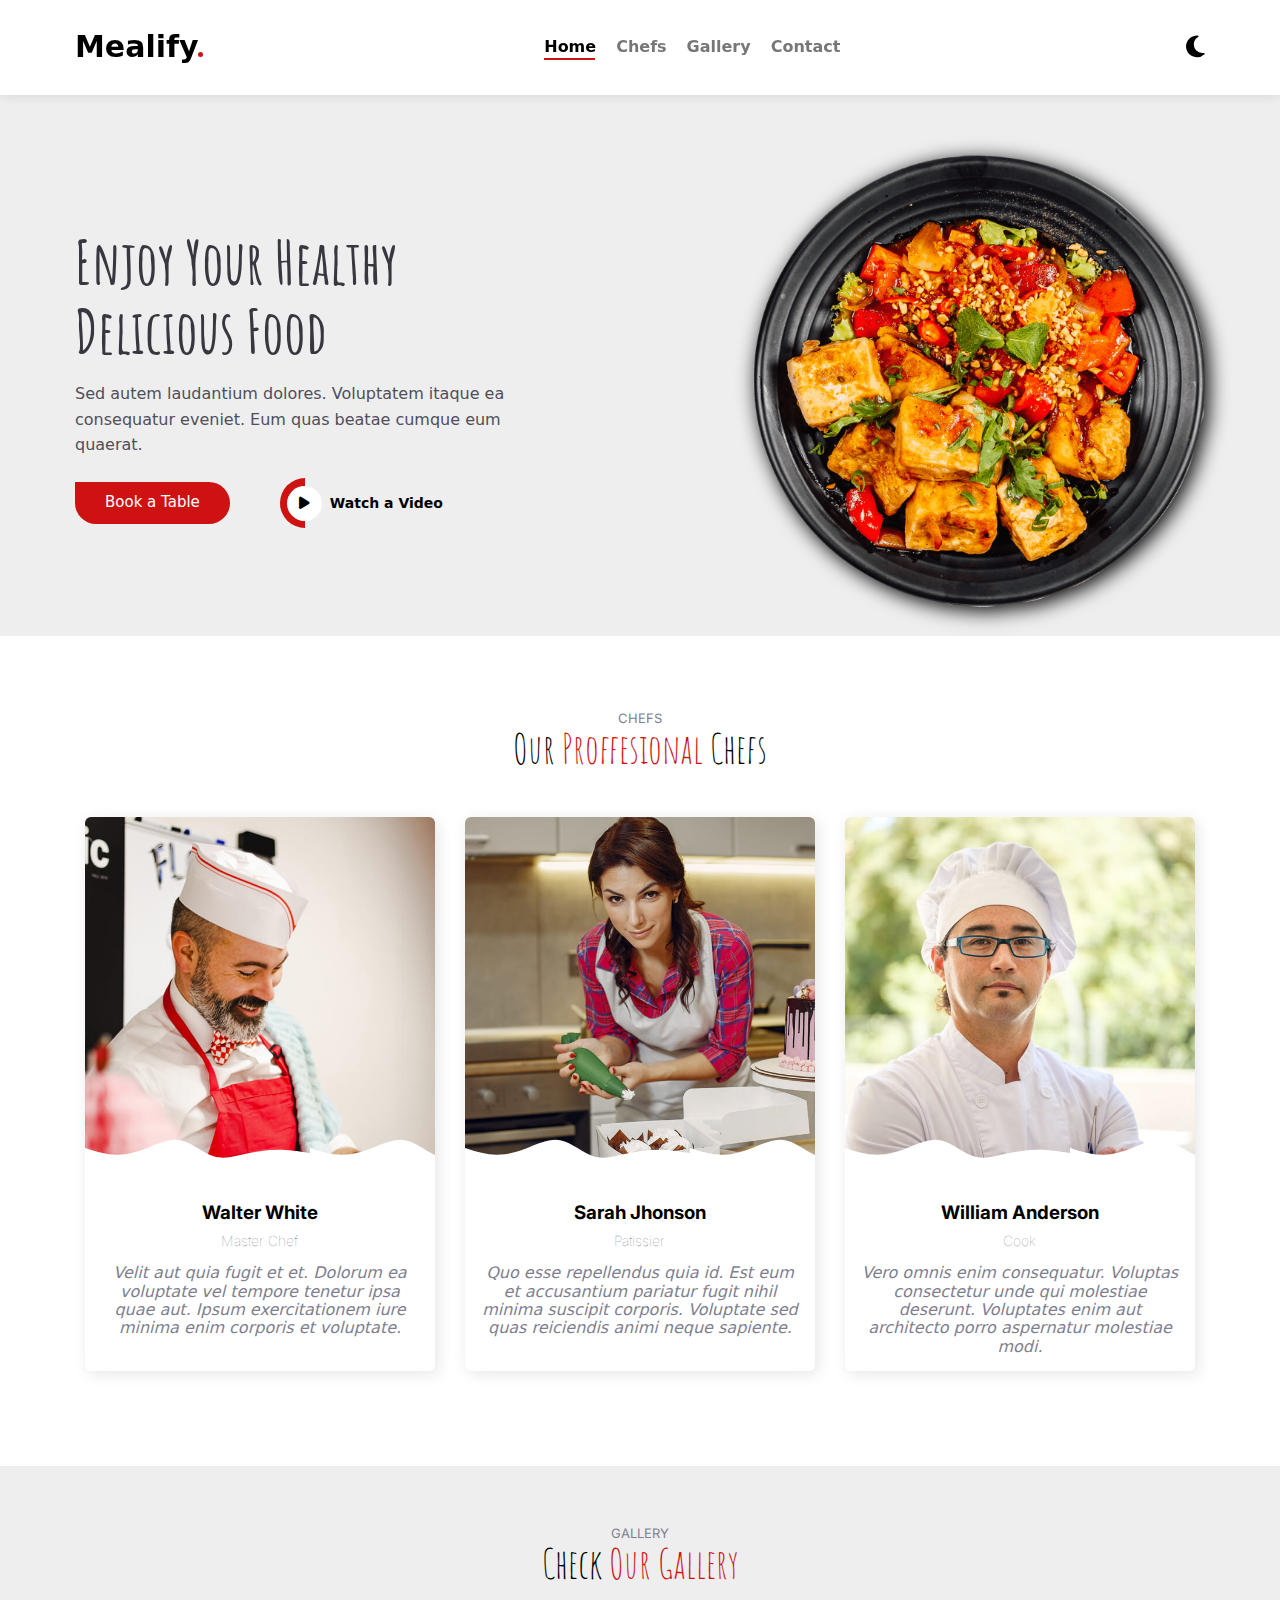
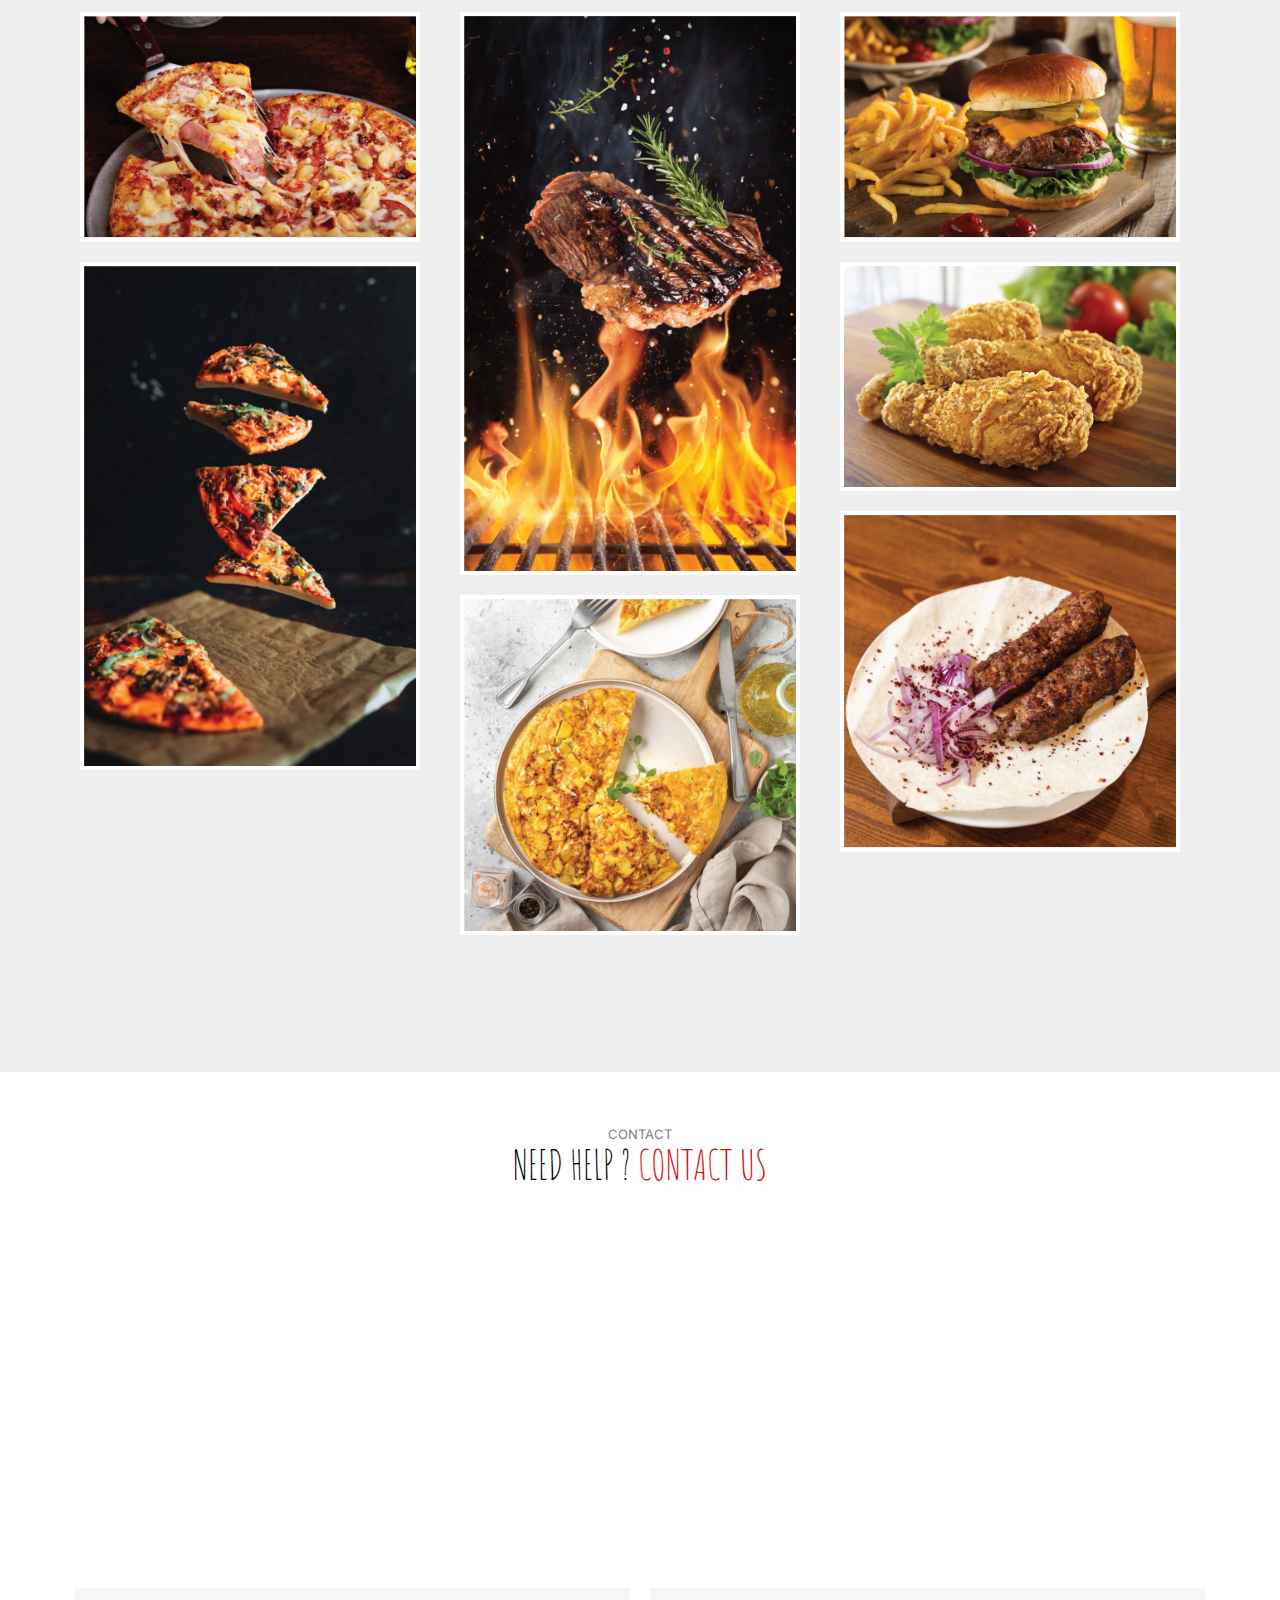
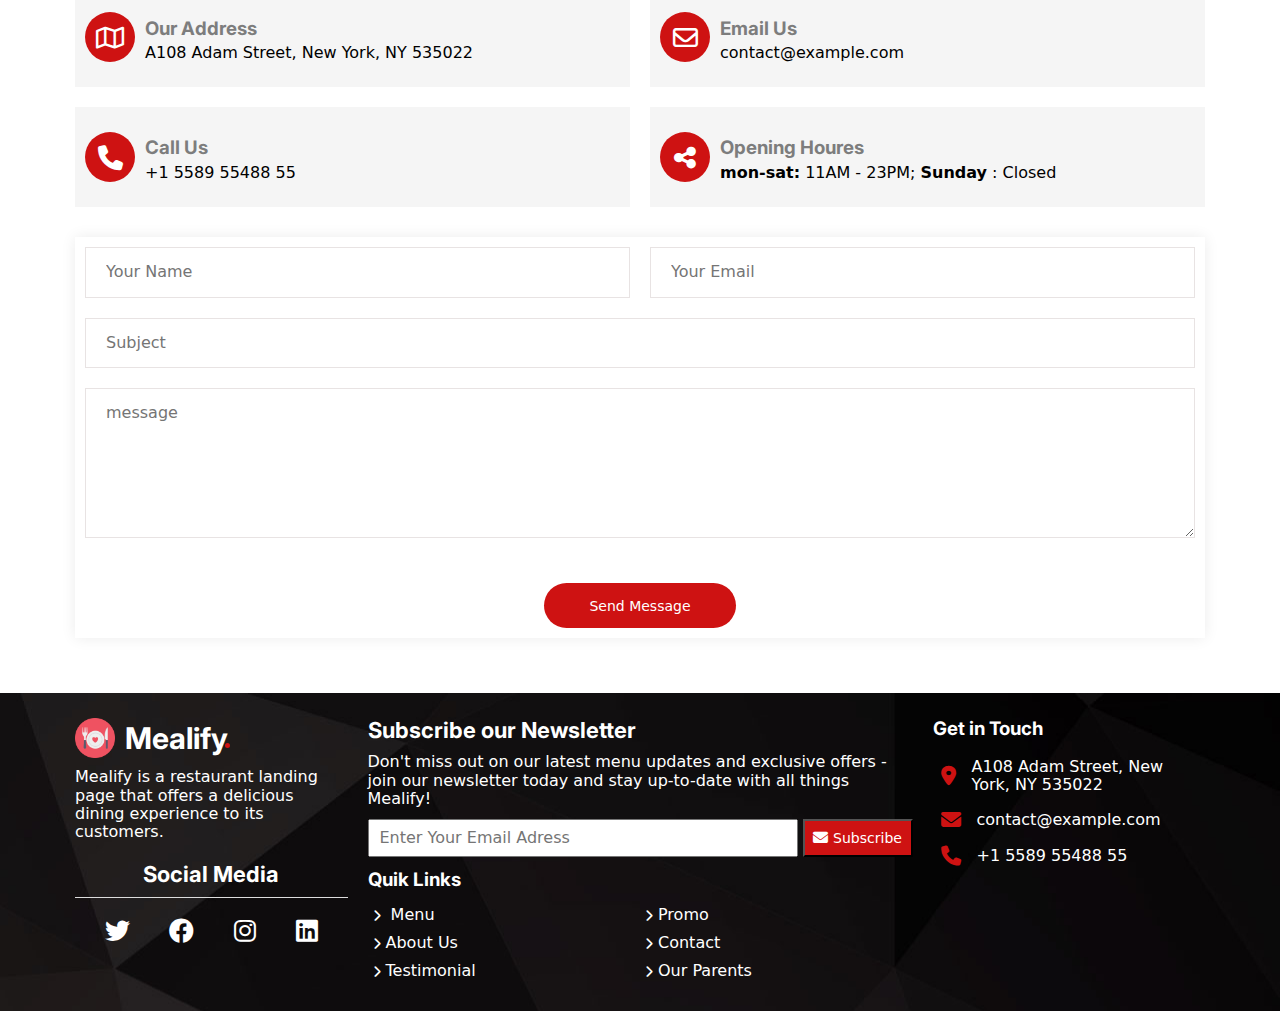
==== commit dc1621c3: "menu" ====
--- a/index.html
+++ b/index.html
@@ -5,12 +5,17 @@
     <meta http-equiv="X-UA-Compatible" content="IE=edge" />
     <meta name="viewport" content="width=device-width, initial-scale=1.0" />
     <title>Mealify</title>
+    <!-- google fonts -->
+    <link rel="preconnect" href="https://fonts.googleapis.com">
+    <link rel="preconnect" href="https://fonts.gstatic.com" crossorigin="">
+    <link href="https://fonts.googleapis.com/css2?family=Amatic+SC:wght@400;700&amp;family=Inter:wght@300;400;500;600;700;800&amp;display=swap" rel="stylesheet">
     <!--font awesome-->
     <link rel="stylesheet" href="css/fontawesome.min.css" />
 
-    <link rel="stylesheet" href="css/all.min.css" />
-    <link rel="stylesheet" href="css/normalize.css" />
-    <link rel="stylesheet" href="css/css.css" />
+    <link rel="stylesheet" href="Assets/css/all.min.css" />
+    <link rel="stylesheet" href="Assets/css/normalize.css" />
+    <link rel="stylesheet" href="Assets/css/css.css" />
+    <link rel="stylesheet" href="Assets/css/dark.css" />
   </head>
   <body>  
     <!-- start header -->
@@ -20,16 +25,24 @@
           <a href="#" class="logo">Mealify</a>
         </h1>
         <ul class="main-nav" id="mainNav">
-          <li><a href="#home"  class="active">Home</a>
-            <i  class="fa-solid fa-x" id="closeMenu"></i></li>
+          <li><a href="#home"  class="">Home</a>
+            <i  class="fa-solid fa-x close-icon" >
+              <input type="radio" class="close" name="first">
+            </i></li>
           <li><a href="#chefs">Chefs</a></li>
           <li><a href="#gallery">Gallery</a></li>
           <li><a href="#contact">Contact</a></li>
         </ul>
-        <div class="dark-mode">
-          <i id="iDarkLight" class="fa-solid fa-moon"></i>
-        </div>
-        <a href="#main-nav" id="aMainMenu"><i class="fa-solid fa-bars white"></i></a>
+        <div class="mode-group">
+          <label for="">
+            <input class="mode" type="checkbox"/>
+            <i class="fa-solid fa-moon moon"></i>
+            <i class="fa-regular fa-sun sun"></i>
+          </label>
+        </div>
+        <a href="#main-nav">
+          <input type="radio" class="check" name="first"/>
+          <i class="fa-solid fa-bars white"></i></a>
       </div>
     </div>
     <!-- end header -->
@@ -57,7 +70,7 @@
           </div>
         </div>
         <div class="image">
-          <img src="hero-img.png" alt="" />
+          <img src="Assets/photos/hero-img.png" alt="hero" />
         </div>
       </div>
     </div>
@@ -72,7 +85,7 @@
         <div class="chefs-card">
           <div class="card">
             <div class="image">
-              <img src="chefs-1.jpg" />
+              <img src="Assets/photos/chefs-1.jpg" />
             </div>
             <div class="card-content sec-bg">
               <h3 class="h2">Walter White</h3>
@@ -108,7 +121,7 @@
           </div>
           <div class="card">
             <div class="image">
-              <img src="chefs-2.jpg" />
+              <img src="Assets/photos/chefs-2.jpg" />
             </div>
             <div class="card-content sec-bg">
               <h3 class="h2">Sarah Jhonson</h3>
@@ -144,7 +157,7 @@
           </div>
           <div class="card">
             <div class="image">
-              <img src="chefs-3.jpg" />
+              <img src="Assets/photos/chefs-3.jpg" />
             </div>
             <div class="card-content sec-bg">
               <h3 class="h2">William Anderson</h3>
@@ -183,17 +196,17 @@
     </div>
     <!-- end chefs -->
     <!-- start Gallery -->
-    <div class="gallery sec-bg" id="gallery">
+    <section class="gallery sec-bg" id="gallery">
       <div class="container">
         <div class="title">
           <h2 class="h2">GALLERY</h2>
-          <p class="p">Check<span class="span"> Our Gallery </span></p>
+          <p>Check<span class="span"> Our Gallery </span></p>
         </div>
         <div class="gallery-pics">
           <div class="box">
             <div class="image">
               <img
-                src="meal-1.jpg"
+                src="Assets/photos/meal-1.jpg"
                 alt="Hawaiian pizza with ham and pineapple"
               />
             </div>
@@ -204,7 +217,7 @@
           </div>
           <div class="box">
             <div class="image">
-              <img src="meal-2.jpg" style="height: 500px" alt="" />
+              <img src="Assets/photos/meal-4.jpg" style="height: 500px" alt="" />
             </div>
             <div class="info">
               <h2>Beef steaks</h2>
@@ -216,7 +229,7 @@
           <div class="box">
             <div class="image">
               <img
-                src="meal-3.jpg"
+                src="Assets/photos/meal-2.jpg"
                 alt="grass fed bison hamburger with chips & beer"
               />
             </div>
@@ -228,7 +241,7 @@
           <div class="box">
             <div class="image">
               <img
-                src="meal-4.jpg"
+                src="Assets/photos/meal-7.jpg"
                 alt="Levitation pizza on black background."
               />
             </div>
@@ -240,7 +253,7 @@
           <div class="box">
             <div class="image">
               <img
-                src="meal-5.jpg"
+                src="Assets/photos/meal-3.jpg"
                 alt="Golden brown chicken legs with a crunchy coating and juicy meat"
               />
             </div>
@@ -254,7 +267,7 @@
           <div class="box">
             <div class="image">
               <img
-                src="meal-6.jpg"
+                src="Assets/photos/meal-5.jpg"
                 alt="Frittata or potato pie in a ceramic plate"
               />
             </div>
@@ -269,7 +282,7 @@
           <div class="box">
             <div class="image">
               <img
-                src="meal-7.jpg"
+                src="Assets/photos/meal-6.jpg"
                 alt="Tender and juicy skewers of ground lamb or beef, flavored with aromatic spices and herbs"
               />
             </div>
@@ -280,7 +293,7 @@
           </div>
         </div>
       </div>
-    </div>
+    </section>
     <!-- end Gallery -->
     <!-- start contact -->
     <div class="contact sec-bg1" id="contact">
@@ -343,7 +356,7 @@
             <input type="email" placeholder="Your Email" name="your email" />
           </div>
           <input type="text" placeholder="Subject" name="subject" />
-          <textarea placeholder="message" name="message"></textarea>
+          <textarea placeholder="message" name="message" ></textarea>
           <button class="send" type="submit">Send Message</button>
         </form>
       </div>
@@ -354,7 +367,7 @@
       <div class="container">
         <div class="mealify">
             <div class="describe">
-                <img src="favicon.png" alt="favicon">
+                <img src="Assets/photos/favicon.png" alt="favicon">
                 <h2 class="h2">Mealify</h2>
             </div>
             <p class="p">Mealify is a restaurant landing page that offers a delicious dining experience to its customers.</p>
@@ -407,7 +420,6 @@
         </div>
       </div>
     </div>
-    <script src="scripts/main.js"></script>
     <!-- end footer -->
   </body>
 </html>
--- a/Assets/css/all.min.css
+++ b/Assets/css/all.min.css
@@ -0,0 +1,9 @@
+/*!
+ * Font Awesome Free 6.4.0 by @fontawesome - https://fontawesome.com
+ * License - https://fontawesome.com/license/free (Icons: CC BY 4.0, Fonts: SIL OFL 1.1, Code: MIT License)
+ * Copyright 2023 Fonticons, Inc.
+ */
+.fa{font-family:var(--fa-style-family,"Font Awesome 6 Free");font-weight:var(--fa-style,900)}.fa,.fa-brands,.fa-classic,.fa-regular,.fa-sharp,.fa-solid,.fab,.far,.fas{-moz-osx-font-smoothing:grayscale;-webkit-font-smoothing:antialiased;display:var(--fa-display,inline-block);font-style:normal;font-variant:normal;line-height:1;text-rendering:auto}.fa-classic,.fa-regular,.fa-solid,.far,.fas{font-family:"Font Awesome 6 Free"}.fa-brands,.fab{font-family:"Font Awesome 6 Brands"}.fa-1x{font-size:1em}.fa-2x{font-size:2em}.fa-3x{font-size:3em}.fa-4x{font-size:4em}.fa-5x{font-size:5em}.fa-6x{font-size:6em}.fa-7x{font-size:7em}.fa-8x{font-size:8em}.fa-9x{font-size:9em}.fa-10x{font-size:10em}.fa-2xs{font-size:.625em;line-height:.1em;vertical-align:.225em}.fa-xs{font-size:.75em;line-height:.08333em;vertical-align:.125em}.fa-sm{font-size:.875em;line-height:.07143em;vertical-align:.05357em}.fa-lg{font-size:1.25em;line-height:.05em;vertical-align:-.075em}.fa-xl{font-size:1.5em;line-height:.04167em;vertical-align:-.125em}.fa-2xl{font-size:2em;line-height:.03125em;vertical-align:-.1875em}.fa-fw{text-align:center;width:1.25em}.fa-ul{list-style-type:none;margin-left:var(--fa-li-margin,2.5em);padding-left:0}.fa-ul>li{position:relative}.fa-li{left:calc(var(--fa-li-width, 2em)*-1);position:absolute;text-align:center;width:var(--fa-li-width,2em);line-height:inherit}.fa-border{border-radius:var(--fa-border-radius,.1em);border:var(--fa-border-width,.08em) var(--fa-border-style,solid) var(--fa-border-color,#eee);padding:var(--fa-border-padding,.2em .25em .15em)}.fa-pull-left{float:left;margin-right:var(--fa-pull-margin,.3em)}.fa-pull-right{float:right;margin-left:var(--fa-pull-margin,.3em)}.fa-beat{-webkit-animation-name:fa-beat;animation-name:fa-beat;-webkit-animation-delay:var(--fa-animation-delay,0s);animation-delay:var(--fa-animation-delay,0s);-webkit-animation-direction:var(--fa-animation-direction,normal);animation-direction:var(--fa-animation-direction,normal);-webkit-animation-duration:var(--fa-animation-duration,1s);animation-duration:var(--fa-animation-duration,1s);-webkit-animation-iteration-count:var(--fa-animation-iteration-count,infinite);animation-iteration-count:var(--fa-animation-iteration-count,infinite);-webkit-animation-timing-function:var(--fa-animation-timing,ease-in-out);animation-timing-function:var(--fa-animation-timing,ease-in-out)}.fa-bounce{-webkit-animation-name:fa-bounce;animation-name:fa-bounce;-webkit-animation-delay:var(--fa-animation-delay,0s);animation-delay:var(--fa-animation-delay,0s);-webkit-animation-direction:var(--fa-animation-direction,normal);animation-direction:var(--fa-animation-direction,normal);-webkit-animation-duration:var(--fa-animation-duration,1s);animation-duration:var(--fa-animation-duration,1s);-webkit-animation-iteration-count:var(--fa-animation-iteration-count,infinite);animation-iteration-count:var(--fa-animation-iteration-count,infinite);-webkit-animation-timing-function:var(--fa-animation-timing,cubic-bezier(.28,.84,.42,1));animation-timing-function:var(--fa-animation-timing,cubic-bezier(.28,.84,.42,1))}.fa-fade{-webkit-animation-name:fa-fade;animation-name:fa-fade;-webkit-animation-iteration-count:var(--fa-animation-iteration-count,infinite);animation-iteration-count:var(--fa-animation-iteration-count,infinite);-webkit-animation-timing-function:var(--fa-animation-timing,cubic-bezier(.4,0,.6,1));animation-timing-function:var(--fa-animation-timing,cubic-bezier(.4,0,.6,1))}.fa-beat-fade,.fa-fade{-webkit-animation-delay:var(--fa-animation-delay,0s);animation-delay:var(--fa-animation-delay,0s);-webkit-animation-direction:var(--fa-animation-direction,normal);animation-direction:var(--fa-animation-direction,normal);-webkit-animation-duration:var(--fa-animation-duration,1s);animation-duration:var(--fa-animation-duration,1s)}.fa-beat-fade{-webkit-animation-name:fa-beat-fade;animation-name:fa-beat-fade;-webkit-animation-iteration-count:var(--fa-animation-iteration-count,infinite);animation-iteration-count:var(--fa-animation-iteration-count,infinite);-webkit-animation-timing-function:var(--fa-animation-timing,cubic-bezier(.4,0,.6,1));animation-timing-function:var(--fa-animation-timing,cubic-bezier(.4,0,.6,1))}.fa-flip{-webkit-animation-name:fa-flip;animation-name:fa-flip;-webkit-animation-delay:var(--fa-animation-delay,0s);animation-delay:var(--fa-animation-delay,0s);-webkit-animation-direction:var(--fa-animation-direction,normal);animation-direction:var(--fa-animation-direction,normal);-webkit-animation-duration:var(--fa-animation-duration,1s);animation-duration:var(--fa-animation-duration,1s);-webkit-animation-iteration-count:var(--fa-animation-iteration-count,infinite);animation-iteration-count:var(--fa-animation-iteration-count,infinite);-webkit-animation-timing-function:var(--fa-animation-timing,ease-in-out);animation-timing-function:var(--fa-animation-timing,ease-in-out)}.fa-shake{-webkit-animation-name:fa-shake;animation-name:fa-shake;-webkit-animation-duration:var(--fa-animation-duration,1s);animation-duration:var(--fa-animation-duration,1s);-webkit-animation-iteration-count:var(--fa-animation-iteration-count,infinite);animation-iteration-count:var(--fa-animation-iteration-count,infinite);-webkit-animation-timing-function:var(--fa-animation-timing,linear);animation-timing-function:var(--fa-animation-timing,linear)}.fa-shake,.fa-spin{-webkit-animation-delay:var(--fa-animation-delay,0s);animation-delay:var(--fa-animation-delay,0s);-webkit-animation-direction:var(--fa-animation-direction,normal);animation-direction:var(--fa-animation-direction,normal)}.fa-spin{-webkit-animation-name:fa-spin;animation-name:fa-spin;-webkit-animation-duration:var(--fa-animation-duration,2s);animation-duration:var(--fa-animation-duration,2s);-webkit-animation-iteration-count:var(--fa-animation-iteration-count,infinite);animation-iteration-count:var(--fa-animation-iteration-count,infinite);-webkit-animation-timing-function:var(--fa-animation-timing,linear);animation-timing-function:var(--fa-animation-timing,linear)}.fa-spin-reverse{--fa-animation-direction:reverse}.fa-pulse,.fa-spin-pulse{-webkit-animation-name:fa-spin;animation-name:fa-spin;-webkit-animation-direction:var(--fa-animation-direction,normal);animation-direction:var(--fa-animation-direction,normal);-webkit-animation-duration:var(--fa-animation-duration,1s);animation-duration:var(--fa-animation-duration,1s);-webkit-animation-iteration-count:var(--fa-animation-iteration-count,infinite);animation-iteration-count:var(--fa-animation-iteration-count,infinite);-webkit-animation-timing-function:var(--fa-animation-timing,steps(8));animation-timing-function:var(--fa-animation-timing,steps(8))}@media (prefers-reduced-motion:reduce){.fa-beat,.fa-beat-fade,.fa-bounce,.fa-fade,.fa-flip,.fa-pulse,.fa-shake,.fa-spin,.fa-spin-pulse{-webkit-animation-delay:-1ms;animation-delay:-1ms;-webkit-animation-duration:1ms;animation-duration:1ms;-webkit-animation-iteration-count:1;animation-iteration-count:1;-webkit-transition-delay:0s;transition-delay:0s;-webkit-transition-duration:0s;transition-duration:0s}}@-webkit-keyframes fa-beat{0%,90%{-webkit-transform:scale(1);transform:scale(1)}45%{-webkit-transform:scale(var(--fa-beat-scale,1.25));transform:scale(var(--fa-beat-scale,1.25))}}@keyframes fa-beat{0%,90%{-webkit-transform:scale(1);transform:scale(1)}45%{-webkit-transform:scale(var(--fa-beat-scale,1.25));transform:scale(var(--fa-beat-scale,1.25))}}@-webkit-keyframes fa-bounce{0%{-webkit-transform:scale(1) translateY(0);transform:scale(1) translateY(0)}10%{-webkit-transform:scale(var(--fa-bounce-start-scale-x,1.1),var(--fa-bounce-start-scale-y,.9)) translateY(0);transform:scale(var(--fa-bounce-start-scale-x,1.1),var(--fa-bounce-start-scale-y,.9)) translateY(0)}30%{-webkit-transform:scale(var(--fa-bounce-jump-scale-x,.9),var(--fa-bounce-jump-scale-y,1.1)) translateY(var(--fa-bounce-height,-.5em));transform:scale(var(--fa-bounce-jump-scale-x,.9),var(--fa-bounce-jump-scale-y,1.1)) translateY(var(--fa-bounce-height,-.5em))}50%{-webkit-transform:scale(var(--fa-bounce-land-scale-x,1.05),var(--fa-bounce-land-scale-y,.95)) translateY(0);transform:scale(var(--fa-bounce-land-scale-x,1.05),var(--fa-bounce-land-scale-y,.95)) translateY(0)}57%{-webkit-transform:scale(1) translateY(var(--fa-bounce-rebound,-.125em));transform:scale(1) translateY(var(--fa-bounce-rebound,-.125em))}64%{-webkit-transform:scale(1) translateY(0);transform:scale(1) translateY(0)}to{-webkit-transform:scale(1) translateY(0);transform:scale(1) translateY(0)}}@keyframes fa-bounce{0%{-webkit-transform:scale(1) translateY(0);transform:scale(1) translateY(0)}10%{-webkit-transform:scale(var(--fa-bounce-start-scale-x,1.1),var(--fa-bounce-start-scale-y,.9)) translateY(0);transform:scale(var(--fa-bounce-start-scale-x,1.1),var(--fa-bounce-start-scale-y,.9)) translateY(0)}30%{-webkit-transform:scale(var(--fa-bounce-jump-scale-x,.9),var(--fa-bounce-jump-scale-y,1.1)) translateY(var(--fa-bounce-height,-.5em));transform:scale(var(--fa-bounce-jump-scale-x,.9),var(--fa-bounce-jump-scale-y,1.1)) translateY(var(--fa-bounce-height,-.5em))}50%{-webkit-transform:scale(var(--fa-bounce-land-scale-x,1.05),var(--fa-bounce-land-scale-y,.95)) translateY(0);transform:scale(var(--fa-bounce-land-scale-x,1.05),var(--fa-bounce-land-scale-y,.95)) translateY(0)}57%{-webkit-transform:scale(1) translateY(var(--fa-bounce-rebound,-.125em));transform:scale(1) translateY(var(--fa-bounce-rebound,-.125em))}64%{-webkit-transform:scale(1) translateY(0);transform:scale(1) translateY(0)}to{-webkit-transform:scale(1) translateY(0);transform:scale(1) translateY(0)}}@-webkit-keyframes fa-fade{50%{opacity:var(--fa-fade-opacity,.4)}}@keyframes fa-fade{50%{opacity:var(--fa-fade-opacity,.4)}}@-webkit-keyframes fa-beat-fade{0%,to{opacity:var(--fa-beat-fade-opacity,.4);-webkit-transform:scale(1);transform:scale(1)}50%{opacity:1;-webkit-transform:scale(var(--fa-beat-fade-scale,1.125));transform:scale(var(--fa-beat-fade-scale,1.125))}}@keyframes fa-beat-fade{0%,to{opacity:var(--fa-beat-fade-opacity,.4);-webkit-transform:scale(1);transform:scale(1)}50%{opacity:1;-webkit-transform:scale(var(--fa-beat-fade-scale,1.125));transform:scale(var(--fa-beat-fade-scale,1.125))}}@-webkit-keyframes fa-flip{50%{-webkit-transform:rotate3d(var(--fa-flip-x,0),var(--fa-flip-y,1),var(--fa-flip-z,0),var(--fa-flip-angle,-180deg));transform:rotate3d(var(--fa-flip-x,0),var(--fa-flip-y,1),var(--fa-flip-z,0),var(--fa-flip-angle,-180deg))}}@keyframes fa-flip{50%{-webkit-transform:rotate3d(var(--fa-flip-x,0),var(--fa-flip-y,1),var(--fa-flip-z,0),var(--fa-flip-angle,-180deg));transform:rotate3d(var(--fa-flip-x,0),var(--fa-flip-y,1),var(--fa-flip-z,0),var(--fa-flip-angle,-180deg))}}@-webkit-keyframes fa-shake{0%{-webkit-transform:rotate(-15deg);transform:rotate(-15deg)}4%{-webkit-transform:rotate(15deg);transform:rotate(15deg)}8%,24%{-webkit-transform:rotate(-18deg);transform:rotate(-18deg)}12%,28%{-webkit-transform:rotate(18deg);transform:rotate(18deg)}16%{-webkit-transform:rotate(-22deg);transform:rotate(-22deg)}20%{-webkit-transform:rotate(22deg);transform:rotate(22deg)}32%{-webkit-transform:rotate(-12deg);transform:rotate(-12deg)}36%{-webkit-transform:rotate(12deg);transform:rotate(12deg)}40%,to{-webkit-transform:rotate(0deg);transform:rotate(0deg)}}@keyframes fa-shake{0%{-webkit-transform:rotate(-15deg);transform:rotate(-15deg)}4%{-webkit-transform:rotate(15deg);transform:rotate(15deg)}8%,24%{-webkit-transform:rotate(-18deg);transform:rotate(-18deg)}12%,28%{-webkit-transform:rotate(18deg);transform:rotate(18deg)}16%{-webkit-transform:rotate(-22deg);transform:rotate(-22deg)}20%{-webkit-transform:rotate(22deg);transform:rotate(22deg)}32%{-webkit-transform:rotate(-12deg);transform:rotate(-12deg)}36%{-webkit-transform:rotate(12deg);transform:rotate(12deg)}40%,to{-webkit-transform:rotate(0deg);transform:rotate(0deg)}}@-webkit-keyframes fa-spin{0%{-webkit-transform:rotate(0deg);transform:rotate(0deg)}to{-webkit-transform:rotate(1turn);transform:rotate(1turn)}}@keyframes fa-spin{0%{-webkit-transform:rotate(0deg);transform:rotate(0deg)}to{-webkit-transform:rotate(1turn);transform:rotate(1turn)}}.fa-rotate-90{-webkit-transform:rotate(90deg);transform:rotate(90deg)}.fa-rotate-180{-webkit-transform:rotate(180deg);transform:rotate(180deg)}.fa-rotate-270{-webkit-transform:rotate(270deg);transform:rotate(270deg)}.fa-flip-horizontal{-webkit-transform:scaleX(-1);transform:scaleX(-1)}.fa-flip-vertical{-webkit-transform:scaleY(-1);transform:scaleY(-1)}.fa-flip-both,.fa-flip-horizontal.fa-flip-vertical{-webkit-transform:scale(-1);transform:scale(-1)}.fa-rotate-by{-webkit-transform:rotate(var(--fa-rotate-angle,none));transform:rotate(var(--fa-rotate-angle,none))}.fa-stack{display:inline-block;height:2em;line-height:2em;position:relative;vertical-align:middle;width:2.5em}.fa-stack-1x,.fa-stack-2x{left:0;position:absolute;text-align:center;width:100%;z-index:var(--fa-stack-z-index,auto)}.fa-stack-1x{line-height:inherit}.fa-stack-2x{font-size:2em}.fa-inverse{color:var(--fa-inverse,#fff)}
+
+.fa-0:before{content:"\30"}.fa-1:before{content:"\31"}.fa-2:before{content:"\32"}.fa-3:before{content:"\33"}.fa-4:before{content:"\34"}.fa-5:before{content:"\35"}.fa-6:before{content:"\36"}.fa-7:before{content:"\37"}.fa-8:before{content:"\38"}.fa-9:before{content:"\39"}.fa-fill-drip:before{content:"\f576"}.fa-arrows-to-circle:before{content:"\e4bd"}.fa-chevron-circle-right:before,.fa-circle-chevron-right:before{content:"\f138"}.fa-at:before{content:"\40"}.fa-trash-alt:before,.fa-trash-can:before{content:"\f2ed"}.fa-text-height:before{content:"\f034"}.fa-user-times:before,.fa-user-xmark:before{content:"\f235"}.fa-stethoscope:before{content:"\f0f1"}.fa-comment-alt:before,.fa-message:before{content:"\f27a"}.fa-info:before{content:"\f129"}.fa-compress-alt:before,.fa-down-left-and-up-right-to-center:before{content:"\f422"}.fa-explosion:before{content:"\e4e9"}.fa-file-alt:before,.fa-file-lines:before,.fa-file-text:before{content:"\f15c"}.fa-wave-square:before{content:"\f83e"}.fa-ring:before{content:"\f70b"}.fa-building-un:before{content:"\e4d9"}.fa-dice-three:before{content:"\f527"}.fa-calendar-alt:before,.fa-calendar-days:before{content:"\f073"}.fa-anchor-circle-check:before{content:"\e4aa"}.fa-building-circle-arrow-right:before{content:"\e4d1"}.fa-volleyball-ball:before,.fa-volleyball:before{content:"\f45f"}.fa-arrows-up-to-line:before{content:"\e4c2"}.fa-sort-desc:before,.fa-sort-down:before{content:"\f0dd"}.fa-circle-minus:before,.fa-minus-circle:before{content:"\f056"}.fa-door-open:before{content:"\f52b"}.fa-right-from-bracket:before,.fa-sign-out-alt:before{content:"\f2f5"}.fa-atom:before{content:"\f5d2"}.fa-soap:before{content:"\e06e"}.fa-heart-music-camera-bolt:before,.fa-icons:before{content:"\f86d"}.fa-microphone-alt-slash:before,.fa-microphone-lines-slash:before{content:"\f539"}.fa-bridge-circle-check:before{content:"\e4c9"}.fa-pump-medical:before{content:"\e06a"}.fa-fingerprint:before{content:"\f577"}.fa-hand-point-right:before{content:"\f0a4"}.fa-magnifying-glass-location:before,.fa-search-location:before{content:"\f689"}.fa-forward-step:before,.fa-step-forward:before{content:"\f051"}.fa-face-smile-beam:before,.fa-smile-beam:before{content:"\f5b8"}.fa-flag-checkered:before{content:"\f11e"}.fa-football-ball:before,.fa-football:before{content:"\f44e"}.fa-school-circle-exclamation:before{content:"\e56c"}.fa-crop:before{content:"\f125"}.fa-angle-double-down:before,.fa-angles-down:before{content:"\f103"}.fa-users-rectangle:before{content:"\e594"}.fa-people-roof:before{content:"\e537"}.fa-people-line:before{content:"\e534"}.fa-beer-mug-empty:before,.fa-beer:before{content:"\f0fc"}.fa-diagram-predecessor:before{content:"\e477"}.fa-arrow-up-long:before,.fa-long-arrow-up:before{content:"\f176"}.fa-burn:before,.fa-fire-flame-simple:before{content:"\f46a"}.fa-male:before,.fa-person:before{content:"\f183"}.fa-laptop:before{content:"\f109"}.fa-file-csv:before{content:"\f6dd"}.fa-menorah:before{content:"\f676"}.fa-truck-plane:before{content:"\e58f"}.fa-record-vinyl:before{content:"\f8d9"}.fa-face-grin-stars:before,.fa-grin-stars:before{content:"\f587"}.fa-bong:before{content:"\f55c"}.fa-pastafarianism:before,.fa-spaghetti-monster-flying:before{content:"\f67b"}.fa-arrow-down-up-across-line:before{content:"\e4af"}.fa-spoon:before,.fa-utensil-spoon:before{content:"\f2e5"}.fa-jar-wheat:before{content:"\e517"}.fa-envelopes-bulk:before,.fa-mail-bulk:before{content:"\f674"}.fa-file-circle-exclamation:before{content:"\e4eb"}.fa-circle-h:before,.fa-hospital-symbol:before{content:"\f47e"}.fa-pager:before{content:"\f815"}.fa-address-book:before,.fa-contact-book:before{content:"\f2b9"}.fa-strikethrough:before{content:"\f0cc"}.fa-k:before{content:"\4b"}.fa-landmark-flag:before{content:"\e51c"}.fa-pencil-alt:before,.fa-pencil:before{content:"\f303"}.fa-backward:before{content:"\f04a"}.fa-caret-right:before{content:"\f0da"}.fa-comments:before{content:"\f086"}.fa-file-clipboard:before,.fa-paste:before{content:"\f0ea"}.fa-code-pull-request:before{content:"\e13c"}.fa-clipboard-list:before{content:"\f46d"}.fa-truck-loading:before,.fa-truck-ramp-box:before{content:"\f4de"}.fa-user-check:before{content:"\f4fc"}.fa-vial-virus:before{content:"\e597"}.fa-sheet-plastic:before{content:"\e571"}.fa-blog:before{content:"\f781"}.fa-user-ninja:before{content:"\f504"}.fa-person-arrow-up-from-line:before{content:"\e539"}.fa-scroll-torah:before,.fa-torah:before{content:"\f6a0"}.fa-broom-ball:before,.fa-quidditch-broom-ball:before,.fa-quidditch:before{content:"\f458"}.fa-toggle-off:before{content:"\f204"}.fa-archive:before,.fa-box-archive:before{content:"\f187"}.fa-person-drowning:before{content:"\e545"}.fa-arrow-down-9-1:before,.fa-sort-numeric-desc:before,.fa-sort-numeric-down-alt:before{content:"\f886"}.fa-face-grin-tongue-squint:before,.fa-grin-tongue-squint:before{content:"\f58a"}.fa-spray-can:before{content:"\f5bd"}.fa-truck-monster:before{content:"\f63b"}.fa-w:before{content:"\57"}.fa-earth-africa:before,.fa-globe-africa:before{content:"\f57c"}.fa-rainbow:before{content:"\f75b"}.fa-circle-notch:before{content:"\f1ce"}.fa-tablet-alt:before,.fa-tablet-screen-button:before{content:"\f3fa"}.fa-paw:before{content:"\f1b0"}.fa-cloud:before{content:"\f0c2"}.fa-trowel-bricks:before{content:"\e58a"}.fa-face-flushed:before,.fa-flushed:before{content:"\f579"}.fa-hospital-user:before{content:"\f80d"}.fa-tent-arrow-left-right:before{content:"\e57f"}.fa-gavel:before,.fa-legal:before{content:"\f0e3"}.fa-binoculars:before{content:"\f1e5"}.fa-microphone-slash:before{content:"\f131"}.fa-box-tissue:before{content:"\e05b"}.fa-motorcycle:before{content:"\f21c"}.fa-bell-concierge:before,.fa-concierge-bell:before{content:"\f562"}.fa-pen-ruler:before,.fa-pencil-ruler:before{content:"\f5ae"}.fa-people-arrows-left-right:before,.fa-people-arrows:before{content:"\e068"}.fa-mars-and-venus-burst:before{content:"\e523"}.fa-caret-square-right:before,.fa-square-caret-right:before{content:"\f152"}.fa-cut:before,.fa-scissors:before{content:"\f0c4"}.fa-sun-plant-wilt:before{content:"\e57a"}.fa-toilets-portable:before{content:"\e584"}.fa-hockey-puck:before{content:"\f453"}.fa-table:before{content:"\f0ce"}.fa-magnifying-glass-arrow-right:before{content:"\e521"}.fa-digital-tachograph:before,.fa-tachograph-digital:before{content:"\f566"}.fa-users-slash:before{content:"\e073"}.fa-clover:before{content:"\e139"}.fa-mail-reply:before,.fa-reply:before{content:"\f3e5"}.fa-star-and-crescent:before{content:"\f699"}.fa-house-fire:before{content:"\e50c"}.fa-minus-square:before,.fa-square-minus:before{content:"\f146"}.fa-helicopter:before{content:"\f533"}.fa-compass:before{content:"\f14e"}.fa-caret-square-down:before,.fa-square-caret-down:before{content:"\f150"}.fa-file-circle-question:before{content:"\e4ef"}.fa-laptop-code:before{content:"\f5fc"}.fa-swatchbook:before{content:"\f5c3"}.fa-prescription-bottle:before{content:"\f485"}.fa-bars:before,.fa-navicon:before{content:"\f0c9"}.fa-people-group:before{content:"\e533"}.fa-hourglass-3:before,.fa-hourglass-end:before{content:"\f253"}.fa-heart-broken:before,.fa-heart-crack:before{content:"\f7a9"}.fa-external-link-square-alt:before,.fa-square-up-right:before{content:"\f360"}.fa-face-kiss-beam:before,.fa-kiss-beam:before{content:"\f597"}.fa-film:before{content:"\f008"}.fa-ruler-horizontal:before{content:"\f547"}.fa-people-robbery:before{content:"\e536"}.fa-lightbulb:before{content:"\f0eb"}.fa-caret-left:before{content:"\f0d9"}.fa-circle-exclamation:before,.fa-exclamation-circle:before{content:"\f06a"}.fa-school-circle-xmark:before{content:"\e56d"}.fa-arrow-right-from-bracket:before,.fa-sign-out:before{content:"\f08b"}.fa-chevron-circle-down:before,.fa-circle-chevron-down:before{content:"\f13a"}.fa-unlock-alt:before,.fa-unlock-keyhole:before{content:"\f13e"}.fa-cloud-showers-heavy:before{content:"\f740"}.fa-headphones-alt:before,.fa-headphones-simple:before{content:"\f58f"}.fa-sitemap:before{content:"\f0e8"}.fa-circle-dollar-to-slot:before,.fa-donate:before{content:"\f4b9"}.fa-memory:before{content:"\f538"}.fa-road-spikes:before{content:"\e568"}.fa-fire-burner:before{content:"\e4f1"}.fa-flag:before{content:"\f024"}.fa-hanukiah:before{content:"\f6e6"}.fa-feather:before{content:"\f52d"}.fa-volume-down:before,.fa-volume-low:before{content:"\f027"}.fa-comment-slash:before{content:"\f4b3"}.fa-cloud-sun-rain:before{content:"\f743"}.fa-compress:before{content:"\f066"}.fa-wheat-alt:before,.fa-wheat-awn:before{content:"\e2cd"}.fa-ankh:before{content:"\f644"}.fa-hands-holding-child:before{content:"\e4fa"}.fa-asterisk:before{content:"\2a"}.fa-check-square:before,.fa-square-check:before{content:"\f14a"}.fa-peseta-sign:before{content:"\e221"}.fa-header:before,.fa-heading:before{content:"\f1dc"}.fa-ghost:before{content:"\f6e2"}.fa-list-squares:before,.fa-list:before{content:"\f03a"}.fa-phone-square-alt:before,.fa-square-phone-flip:before{content:"\f87b"}.fa-cart-plus:before{content:"\f217"}.fa-gamepad:before{content:"\f11b"}.fa-circle-dot:before,.fa-dot-circle:before{content:"\f192"}.fa-dizzy:before,.fa-face-dizzy:before{content:"\f567"}.fa-egg:before{content:"\f7fb"}.fa-house-medical-circle-xmark:before{content:"\e513"}.fa-campground:before{content:"\f6bb"}.fa-folder-plus:before{content:"\f65e"}.fa-futbol-ball:before,.fa-futbol:before,.fa-soccer-ball:before{content:"\f1e3"}.fa-paint-brush:before,.fa-paintbrush:before{content:"\f1fc"}.fa-lock:before{content:"\f023"}.fa-gas-pump:before{content:"\f52f"}.fa-hot-tub-person:before,.fa-hot-tub:before{content:"\f593"}.fa-map-location:before,.fa-map-marked:before{content:"\f59f"}.fa-house-flood-water:before{content:"\e50e"}.fa-tree:before{content:"\f1bb"}.fa-bridge-lock:before{content:"\e4cc"}.fa-sack-dollar:before{content:"\f81d"}.fa-edit:before,.fa-pen-to-square:before{content:"\f044"}.fa-car-side:before{content:"\f5e4"}.fa-share-alt:before,.fa-share-nodes:before{content:"\f1e0"}.fa-heart-circle-minus:before{content:"\e4ff"}.fa-hourglass-2:before,.fa-hourglass-half:before{content:"\f252"}.fa-microscope:before{content:"\f610"}.fa-sink:before{content:"\e06d"}.fa-bag-shopping:before,.fa-shopping-bag:before{content:"\f290"}.fa-arrow-down-z-a:before,.fa-sort-alpha-desc:before,.fa-sort-alpha-down-alt:before{content:"\f881"}.fa-mitten:before{content:"\f7b5"}.fa-person-rays:before{content:"\e54d"}.fa-users:before{content:"\f0c0"}.fa-eye-slash:before{content:"\f070"}.fa-flask-vial:before{content:"\e4f3"}.fa-hand-paper:before,.fa-hand:before{content:"\f256"}.fa-om:before{content:"\f679"}.fa-worm:before{content:"\e599"}.fa-house-circle-xmark:before{content:"\e50b"}.fa-plug:before{content:"\f1e6"}.fa-chevron-up:before{content:"\f077"}.fa-hand-spock:before{content:"\f259"}.fa-stopwatch:before{content:"\f2f2"}.fa-face-kiss:before,.fa-kiss:before{content:"\f596"}.fa-bridge-circle-xmark:before{content:"\e4cb"}.fa-face-grin-tongue:before,.fa-grin-tongue:before{content:"\f589"}.fa-chess-bishop:before{content:"\f43a"}.fa-face-grin-wink:before,.fa-grin-wink:before{content:"\f58c"}.fa-deaf:before,.fa-deafness:before,.fa-ear-deaf:before,.fa-hard-of-hearing:before{content:"\f2a4"}.fa-road-circle-check:before{content:"\e564"}.fa-dice-five:before{content:"\f523"}.fa-rss-square:before,.fa-square-rss:before{content:"\f143"}.fa-land-mine-on:before{content:"\e51b"}.fa-i-cursor:before{content:"\f246"}.fa-stamp:before{content:"\f5bf"}.fa-stairs:before{content:"\e289"}.fa-i:before{content:"\49"}.fa-hryvnia-sign:before,.fa-hryvnia:before{content:"\f6f2"}.fa-pills:before{content:"\f484"}.fa-face-grin-wide:before,.fa-grin-alt:before{content:"\f581"}.fa-tooth:before{content:"\f5c9"}.fa-v:before{content:"\56"}.fa-bangladeshi-taka-sign:before{content:"\e2e6"}.fa-bicycle:before{content:"\f206"}.fa-rod-asclepius:before,.fa-rod-snake:before,.fa-staff-aesculapius:before,.fa-staff-snake:before{content:"\e579"}.fa-head-side-cough-slash:before{content:"\e062"}.fa-ambulance:before,.fa-truck-medical:before{content:"\f0f9"}.fa-wheat-awn-circle-exclamation:before{content:"\e598"}.fa-snowman:before{content:"\f7d0"}.fa-mortar-pestle:before{content:"\f5a7"}.fa-road-barrier:before{content:"\e562"}.fa-school:before{content:"\f549"}.fa-igloo:before{content:"\f7ae"}.fa-joint:before{content:"\f595"}.fa-angle-right:before{content:"\f105"}.fa-horse:before{content:"\f6f0"}.fa-q:before{content:"\51"}.fa-g:before{content:"\47"}.fa-notes-medical:before{content:"\f481"}.fa-temperature-2:before,.fa-temperature-half:before,.fa-thermometer-2:before,.fa-thermometer-half:before{content:"\f2c9"}.fa-dong-sign:before{content:"\e169"}.fa-capsules:before{content:"\f46b"}.fa-poo-bolt:before,.fa-poo-storm:before{content:"\f75a"}.fa-face-frown-open:before,.fa-frown-open:before{content:"\f57a"}.fa-hand-point-up:before{content:"\f0a6"}.fa-money-bill:before{content:"\f0d6"}.fa-bookmark:before{content:"\f02e"}.fa-align-justify:before{content:"\f039"}.fa-umbrella-beach:before{content:"\f5ca"}.fa-helmet-un:before{content:"\e503"}.fa-bullseye:before{content:"\f140"}.fa-bacon:before{content:"\f7e5"}.fa-hand-point-down:before{content:"\f0a7"}.fa-arrow-up-from-bracket:before{content:"\e09a"}.fa-folder-blank:before,.fa-folder:before{content:"\f07b"}.fa-file-medical-alt:before,.fa-file-waveform:before{content:"\f478"}.fa-radiation:before{content:"\f7b9"}.fa-chart-simple:before{content:"\e473"}.fa-mars-stroke:before{content:"\f229"}.fa-vial:before{content:"\f492"}.fa-dashboard:before,.fa-gauge-med:before,.fa-gauge:before,.fa-tachometer-alt-average:before{content:"\f624"}.fa-magic-wand-sparkles:before,.fa-wand-magic-sparkles:before{content:"\e2ca"}.fa-e:before{content:"\45"}.fa-pen-alt:before,.fa-pen-clip:before{content:"\f305"}.fa-bridge-circle-exclamation:before{content:"\e4ca"}.fa-user:before{content:"\f007"}.fa-school-circle-check:before{content:"\e56b"}.fa-dumpster:before{content:"\f793"}.fa-shuttle-van:before,.fa-van-shuttle:before{content:"\f5b6"}.fa-building-user:before{content:"\e4da"}.fa-caret-square-left:before,.fa-square-caret-left:before{content:"\f191"}.fa-highlighter:before{content:"\f591"}.fa-key:before{content:"\f084"}.fa-bullhorn:before{content:"\f0a1"}.fa-globe:before{content:"\f0ac"}.fa-synagogue:before{content:"\f69b"}.fa-person-half-dress:before{content:"\e548"}.fa-road-bridge:before{content:"\e563"}.fa-location-arrow:before{content:"\f124"}.fa-c:before{content:"\43"}.fa-tablet-button:before{content:"\f10a"}.fa-building-lock:before{content:"\e4d6"}.fa-pizza-slice:before{content:"\f818"}.fa-money-bill-wave:before{content:"\f53a"}.fa-area-chart:before,.fa-chart-area:before{content:"\f1fe"}.fa-house-flag:before{content:"\e50d"}.fa-person-circle-minus:before{content:"\e540"}.fa-ban:before,.fa-cancel:before{content:"\f05e"}.fa-camera-rotate:before{content:"\e0d8"}.fa-air-freshener:before,.fa-spray-can-sparkles:before{content:"\f5d0"}.fa-star:before{content:"\f005"}.fa-repeat:before{content:"\f363"}.fa-cross:before{content:"\f654"}.fa-box:before{content:"\f466"}.fa-venus-mars:before{content:"\f228"}.fa-arrow-pointer:before,.fa-mouse-pointer:before{content:"\f245"}.fa-expand-arrows-alt:before,.fa-maximize:before{content:"\f31e"}.fa-charging-station:before{content:"\f5e7"}.fa-shapes:before,.fa-triangle-circle-square:before{content:"\f61f"}.fa-random:before,.fa-shuffle:before{content:"\f074"}.fa-person-running:before,.fa-running:before{content:"\f70c"}.fa-mobile-retro:before{content:"\e527"}.fa-grip-lines-vertical:before{content:"\f7a5"}.fa-spider:before{content:"\f717"}.fa-hands-bound:before{content:"\e4f9"}.fa-file-invoice-dollar:before{content:"\f571"}.fa-plane-circle-exclamation:before{content:"\e556"}.fa-x-ray:before{content:"\f497"}.fa-spell-check:before{content:"\f891"}.fa-slash:before{content:"\f715"}.fa-computer-mouse:before,.fa-mouse:before{content:"\f8cc"}.fa-arrow-right-to-bracket:before,.fa-sign-in:before{content:"\f090"}.fa-shop-slash:before,.fa-store-alt-slash:before{content:"\e070"}.fa-server:before{content:"\f233"}.fa-virus-covid-slash:before{content:"\e4a9"}.fa-shop-lock:before{content:"\e4a5"}.fa-hourglass-1:before,.fa-hourglass-start:before{content:"\f251"}.fa-blender-phone:before{content:"\f6b6"}.fa-building-wheat:before{content:"\e4db"}.fa-person-breastfeeding:before{content:"\e53a"}.fa-right-to-bracket:before,.fa-sign-in-alt:before{content:"\f2f6"}.fa-venus:before{content:"\f221"}.fa-passport:before{content:"\f5ab"}.fa-heart-pulse:before,.fa-heartbeat:before{content:"\f21e"}.fa-people-carry-box:before,.fa-people-carry:before{content:"\f4ce"}.fa-temperature-high:before{content:"\f769"}.fa-microchip:before{content:"\f2db"}.fa-crown:before{content:"\f521"}.fa-weight-hanging:before{content:"\f5cd"}.fa-xmarks-lines:before{content:"\e59a"}.fa-file-prescription:before{content:"\f572"}.fa-weight-scale:before,.fa-weight:before{content:"\f496"}.fa-user-friends:before,.fa-user-group:before{content:"\f500"}.fa-arrow-up-a-z:before,.fa-sort-alpha-up:before{content:"\f15e"}.fa-chess-knight:before{content:"\f441"}.fa-face-laugh-squint:before,.fa-laugh-squint:before{content:"\f59b"}.fa-wheelchair:before{content:"\f193"}.fa-arrow-circle-up:before,.fa-circle-arrow-up:before{content:"\f0aa"}.fa-toggle-on:before{content:"\f205"}.fa-person-walking:before,.fa-walking:before{content:"\f554"}.fa-l:before{content:"\4c"}.fa-fire:before{content:"\f06d"}.fa-bed-pulse:before,.fa-procedures:before{content:"\f487"}.fa-shuttle-space:before,.fa-space-shuttle:before{content:"\f197"}.fa-face-laugh:before,.fa-laugh:before{content:"\f599"}.fa-folder-open:before{content:"\f07c"}.fa-heart-circle-plus:before{content:"\e500"}.fa-code-fork:before{content:"\e13b"}.fa-city:before{content:"\f64f"}.fa-microphone-alt:before,.fa-microphone-lines:before{content:"\f3c9"}.fa-pepper-hot:before{content:"\f816"}.fa-unlock:before{content:"\f09c"}.fa-colon-sign:before{content:"\e140"}.fa-headset:before{content:"\f590"}.fa-store-slash:before{content:"\e071"}.fa-road-circle-xmark:before{content:"\e566"}.fa-user-minus:before{content:"\f503"}.fa-mars-stroke-up:before,.fa-mars-stroke-v:before{content:"\f22a"}.fa-champagne-glasses:before,.fa-glass-cheers:before{content:"\f79f"}.fa-clipboard:before{content:"\f328"}.fa-house-circle-exclamation:before{content:"\e50a"}.fa-file-arrow-up:before,.fa-file-upload:before{content:"\f574"}.fa-wifi-3:before,.fa-wifi-strong:before,.fa-wifi:before{content:"\f1eb"}.fa-bath:before,.fa-bathtub:before{content:"\f2cd"}.fa-underline:before{content:"\f0cd"}.fa-user-edit:before,.fa-user-pen:before{content:"\f4ff"}.fa-signature:before{content:"\f5b7"}.fa-stroopwafel:before{content:"\f551"}.fa-bold:before{content:"\f032"}.fa-anchor-lock:before{content:"\e4ad"}.fa-building-ngo:before{content:"\e4d7"}.fa-manat-sign:before{content:"\e1d5"}.fa-not-equal:before{content:"\f53e"}.fa-border-style:before,.fa-border-top-left:before{content:"\f853"}.fa-map-location-dot:before,.fa-map-marked-alt:before{content:"\f5a0"}.fa-jedi:before{content:"\f669"}.fa-poll:before,.fa-square-poll-vertical:before{content:"\f681"}.fa-mug-hot:before{content:"\f7b6"}.fa-battery-car:before,.fa-car-battery:before{content:"\f5df"}.fa-gift:before{content:"\f06b"}.fa-dice-two:before{content:"\f528"}.fa-chess-queen:before{content:"\f445"}.fa-glasses:before{content:"\f530"}.fa-chess-board:before{content:"\f43c"}.fa-building-circle-check:before{content:"\e4d2"}.fa-person-chalkboard:before{content:"\e53d"}.fa-mars-stroke-h:before,.fa-mars-stroke-right:before{content:"\f22b"}.fa-hand-back-fist:before,.fa-hand-rock:before{content:"\f255"}.fa-caret-square-up:before,.fa-square-caret-up:before{content:"\f151"}.fa-cloud-showers-water:before{content:"\e4e4"}.fa-bar-chart:before,.fa-chart-bar:before{content:"\f080"}.fa-hands-bubbles:before,.fa-hands-wash:before{content:"\e05e"}.fa-less-than-equal:before{content:"\f537"}.fa-train:before{content:"\f238"}.fa-eye-low-vision:before,.fa-low-vision:before{content:"\f2a8"}.fa-crow:before{content:"\f520"}.fa-sailboat:before{content:"\e445"}.fa-window-restore:before{content:"\f2d2"}.fa-plus-square:before,.fa-square-plus:before{content:"\f0fe"}.fa-torii-gate:before{content:"\f6a1"}.fa-frog:before{content:"\f52e"}.fa-bucket:before{content:"\e4cf"}.fa-image:before{content:"\f03e"}.fa-microphone:before{content:"\f130"}.fa-cow:before{content:"\f6c8"}.fa-caret-up:before{content:"\f0d8"}.fa-screwdriver:before{content:"\f54a"}.fa-folder-closed:before{content:"\e185"}.fa-house-tsunami:before{content:"\e515"}.fa-square-nfi:before{content:"\e576"}.fa-arrow-up-from-ground-water:before{content:"\e4b5"}.fa-glass-martini-alt:before,.fa-martini-glass:before{content:"\f57b"}.fa-rotate-back:before,.fa-rotate-backward:before,.fa-rotate-left:before,.fa-undo-alt:before{content:"\f2ea"}.fa-columns:before,.fa-table-columns:before{content:"\f0db"}.fa-lemon:before{content:"\f094"}.fa-head-side-mask:before{content:"\e063"}.fa-handshake:before{content:"\f2b5"}.fa-gem:before{content:"\f3a5"}.fa-dolly-box:before,.fa-dolly:before{content:"\f472"}.fa-smoking:before{content:"\f48d"}.fa-compress-arrows-alt:before,.fa-minimize:before{content:"\f78c"}.fa-monument:before{content:"\f5a6"}.fa-snowplow:before{content:"\f7d2"}.fa-angle-double-right:before,.fa-angles-right:before{content:"\f101"}.fa-cannabis:before{content:"\f55f"}.fa-circle-play:before,.fa-play-circle:before{content:"\f144"}.fa-tablets:before{content:"\f490"}.fa-ethernet:before{content:"\f796"}.fa-eur:before,.fa-euro-sign:before,.fa-euro:before{content:"\f153"}.fa-chair:before{content:"\f6c0"}.fa-check-circle:before,.fa-circle-check:before{content:"\f058"}.fa-circle-stop:before,.fa-stop-circle:before{content:"\f28d"}.fa-compass-drafting:before,.fa-drafting-compass:before{content:"\f568"}.fa-plate-wheat:before{content:"\e55a"}.fa-icicles:before{content:"\f7ad"}.fa-person-shelter:before{content:"\e54f"}.fa-neuter:before{content:"\f22c"}.fa-id-badge:before{content:"\f2c1"}.fa-marker:before{content:"\f5a1"}.fa-face-laugh-beam:before,.fa-laugh-beam:before{content:"\f59a"}.fa-helicopter-symbol:before{content:"\e502"}.fa-universal-access:before{content:"\f29a"}.fa-chevron-circle-up:before,.fa-circle-chevron-up:before{content:"\f139"}.fa-lari-sign:before{content:"\e1c8"}.fa-volcano:before{content:"\f770"}.fa-person-walking-dashed-line-arrow-right:before{content:"\e553"}.fa-gbp:before,.fa-pound-sign:before,.fa-sterling-sign:before{content:"\f154"}.fa-viruses:before{content:"\e076"}.fa-square-person-confined:before{content:"\e577"}.fa-user-tie:before{content:"\f508"}.fa-arrow-down-long:before,.fa-long-arrow-down:before{content:"\f175"}.fa-tent-arrow-down-to-line:before{content:"\e57e"}.fa-certificate:before{content:"\f0a3"}.fa-mail-reply-all:before,.fa-reply-all:before{content:"\f122"}.fa-suitcase:before{content:"\f0f2"}.fa-person-skating:before,.fa-skating:before{content:"\f7c5"}.fa-filter-circle-dollar:before,.fa-funnel-dollar:before{content:"\f662"}.fa-camera-retro:before{content:"\f083"}.fa-arrow-circle-down:before,.fa-circle-arrow-down:before{content:"\f0ab"}.fa-arrow-right-to-file:before,.fa-file-import:before{content:"\f56f"}.fa-external-link-square:before,.fa-square-arrow-up-right:before{content:"\f14c"}.fa-box-open:before{content:"\f49e"}.fa-scroll:before{content:"\f70e"}.fa-spa:before{content:"\f5bb"}.fa-location-pin-lock:before{content:"\e51f"}.fa-pause:before{content:"\f04c"}.fa-hill-avalanche:before{content:"\e507"}.fa-temperature-0:before,.fa-temperature-empty:before,.fa-thermometer-0:before,.fa-thermometer-empty:before{content:"\f2cb"}.fa-bomb:before{content:"\f1e2"}.fa-registered:before{content:"\f25d"}.fa-address-card:before,.fa-contact-card:before,.fa-vcard:before{content:"\f2bb"}.fa-balance-scale-right:before,.fa-scale-unbalanced-flip:before{content:"\f516"}.fa-subscript:before{content:"\f12c"}.fa-diamond-turn-right:before,.fa-directions:before{content:"\f5eb"}.fa-burst:before{content:"\e4dc"}.fa-house-laptop:before,.fa-laptop-house:before{content:"\e066"}.fa-face-tired:before,.fa-tired:before{content:"\f5c8"}.fa-money-bills:before{content:"\e1f3"}.fa-smog:before{content:"\f75f"}.fa-crutch:before{content:"\f7f7"}.fa-cloud-arrow-up:before,.fa-cloud-upload-alt:before,.fa-cloud-upload:before{content:"\f0ee"}.fa-palette:before{content:"\f53f"}.fa-arrows-turn-right:before{content:"\e4c0"}.fa-vest:before{content:"\e085"}.fa-ferry:before{content:"\e4ea"}.fa-arrows-down-to-people:before{content:"\e4b9"}.fa-seedling:before,.fa-sprout:before{content:"\f4d8"}.fa-arrows-alt-h:before,.fa-left-right:before{content:"\f337"}.fa-boxes-packing:before{content:"\e4c7"}.fa-arrow-circle-left:before,.fa-circle-arrow-left:before{content:"\f0a8"}.fa-group-arrows-rotate:before{content:"\e4f6"}.fa-bowl-food:before{content:"\e4c6"}.fa-candy-cane:before{content:"\f786"}.fa-arrow-down-wide-short:before,.fa-sort-amount-asc:before,.fa-sort-amount-down:before{content:"\f160"}.fa-cloud-bolt:before,.fa-thunderstorm:before{content:"\f76c"}.fa-remove-format:before,.fa-text-slash:before{content:"\f87d"}.fa-face-smile-wink:before,.fa-smile-wink:before{content:"\f4da"}.fa-file-word:before{content:"\f1c2"}.fa-file-powerpoint:before{content:"\f1c4"}.fa-arrows-h:before,.fa-arrows-left-right:before{content:"\f07e"}.fa-house-lock:before{content:"\e510"}.fa-cloud-arrow-down:before,.fa-cloud-download-alt:before,.fa-cloud-download:before{content:"\f0ed"}.fa-children:before{content:"\e4e1"}.fa-blackboard:before,.fa-chalkboard:before{content:"\f51b"}.fa-user-alt-slash:before,.fa-user-large-slash:before{content:"\f4fa"}.fa-envelope-open:before{content:"\f2b6"}.fa-handshake-alt-slash:before,.fa-handshake-simple-slash:before{content:"\e05f"}.fa-mattress-pillow:before{content:"\e525"}.fa-guarani-sign:before{content:"\e19a"}.fa-arrows-rotate:before,.fa-refresh:before,.fa-sync:before{content:"\f021"}.fa-fire-extinguisher:before{content:"\f134"}.fa-cruzeiro-sign:before{content:"\e152"}.fa-greater-than-equal:before{content:"\f532"}.fa-shield-alt:before,.fa-shield-halved:before{content:"\f3ed"}.fa-atlas:before,.fa-book-atlas:before{content:"\f558"}.fa-virus:before{content:"\e074"}.fa-envelope-circle-check:before{content:"\e4e8"}.fa-layer-group:before{content:"\f5fd"}.fa-arrows-to-dot:before{content:"\e4be"}.fa-archway:before{content:"\f557"}.fa-heart-circle-check:before{content:"\e4fd"}.fa-house-chimney-crack:before,.fa-house-damage:before{content:"\f6f1"}.fa-file-archive:before,.fa-file-zipper:before{content:"\f1c6"}.fa-square:before{content:"\f0c8"}.fa-glass-martini:before,.fa-martini-glass-empty:before{content:"\f000"}.fa-couch:before{content:"\f4b8"}.fa-cedi-sign:before{content:"\e0df"}.fa-italic:before{content:"\f033"}.fa-church:before{content:"\f51d"}.fa-comments-dollar:before{content:"\f653"}.fa-democrat:before{content:"\f747"}.fa-z:before{content:"\5a"}.fa-person-skiing:before,.fa-skiing:before{content:"\f7c9"}.fa-road-lock:before{content:"\e567"}.fa-a:before{content:"\41"}.fa-temperature-arrow-down:before,.fa-temperature-down:before{content:"\e03f"}.fa-feather-alt:before,.fa-feather-pointed:before{content:"\f56b"}.fa-p:before{content:"\50"}.fa-snowflake:before{content:"\f2dc"}.fa-newspaper:before{content:"\f1ea"}.fa-ad:before,.fa-rectangle-ad:before{content:"\f641"}.fa-arrow-circle-right:before,.fa-circle-arrow-right:before{content:"\f0a9"}.fa-filter-circle-xmark:before{content:"\e17b"}.fa-locust:before{content:"\e520"}.fa-sort:before,.fa-unsorted:before{content:"\f0dc"}.fa-list-1-2:before,.fa-list-numeric:before,.fa-list-ol:before{content:"\f0cb"}.fa-person-dress-burst:before{content:"\e544"}.fa-money-check-alt:before,.fa-money-check-dollar:before{content:"\f53d"}.fa-vector-square:before{content:"\f5cb"}.fa-bread-slice:before{content:"\f7ec"}.fa-language:before{content:"\f1ab"}.fa-face-kiss-wink-heart:before,.fa-kiss-wink-heart:before{content:"\f598"}.fa-filter:before{content:"\f0b0"}.fa-question:before{content:"\3f"}.fa-file-signature:before{content:"\f573"}.fa-arrows-alt:before,.fa-up-down-left-right:before{content:"\f0b2"}.fa-house-chimney-user:before{content:"\e065"}.fa-hand-holding-heart:before{content:"\f4be"}.fa-puzzle-piece:before{content:"\f12e"}.fa-money-check:before{content:"\f53c"}.fa-star-half-alt:before,.fa-star-half-stroke:before{content:"\f5c0"}.fa-code:before{content:"\f121"}.fa-glass-whiskey:before,.fa-whiskey-glass:before{content:"\f7a0"}.fa-building-circle-exclamation:before{content:"\e4d3"}.fa-magnifying-glass-chart:before{content:"\e522"}.fa-arrow-up-right-from-square:before,.fa-external-link:before{content:"\f08e"}.fa-cubes-stacked:before{content:"\e4e6"}.fa-krw:before,.fa-won-sign:before,.fa-won:before{content:"\f159"}.fa-virus-covid:before{content:"\e4a8"}.fa-austral-sign:before{content:"\e0a9"}.fa-f:before{content:"\46"}.fa-leaf:before{content:"\f06c"}.fa-road:before{content:"\f018"}.fa-cab:before,.fa-taxi:before{content:"\f1ba"}.fa-person-circle-plus:before{content:"\e541"}.fa-chart-pie:before,.fa-pie-chart:before{content:"\f200"}.fa-bolt-lightning:before{content:"\e0b7"}.fa-sack-xmark:before{content:"\e56a"}.fa-file-excel:before{content:"\f1c3"}.fa-file-contract:before{content:"\f56c"}.fa-fish-fins:before{content:"\e4f2"}.fa-building-flag:before{content:"\e4d5"}.fa-face-grin-beam:before,.fa-grin-beam:before{content:"\f582"}.fa-object-ungroup:before{content:"\f248"}.fa-poop:before{content:"\f619"}.fa-location-pin:before,.fa-map-marker:before{content:"\f041"}.fa-kaaba:before{content:"\f66b"}.fa-toilet-paper:before{content:"\f71e"}.fa-hard-hat:before,.fa-hat-hard:before,.fa-helmet-safety:before{content:"\f807"}.fa-eject:before{content:"\f052"}.fa-arrow-alt-circle-right:before,.fa-circle-right:before{content:"\f35a"}.fa-plane-circle-check:before{content:"\e555"}.fa-face-rolling-eyes:before,.fa-meh-rolling-eyes:before{content:"\f5a5"}.fa-object-group:before{content:"\f247"}.fa-chart-line:before,.fa-line-chart:before{content:"\f201"}.fa-mask-ventilator:before{content:"\e524"}.fa-arrow-right:before{content:"\f061"}.fa-map-signs:before,.fa-signs-post:before{content:"\f277"}.fa-cash-register:before{content:"\f788"}.fa-person-circle-question:before{content:"\e542"}.fa-h:before{content:"\48"}.fa-tarp:before{content:"\e57b"}.fa-screwdriver-wrench:before,.fa-tools:before{content:"\f7d9"}.fa-arrows-to-eye:before{content:"\e4bf"}.fa-plug-circle-bolt:before{content:"\e55b"}.fa-heart:before{content:"\f004"}.fa-mars-and-venus:before{content:"\f224"}.fa-home-user:before,.fa-house-user:before{content:"\e1b0"}.fa-dumpster-fire:before{content:"\f794"}.fa-house-crack:before{content:"\e3b1"}.fa-cocktail:before,.fa-martini-glass-citrus:before{content:"\f561"}.fa-face-surprise:before,.fa-surprise:before{content:"\f5c2"}.fa-bottle-water:before{content:"\e4c5"}.fa-circle-pause:before,.fa-pause-circle:before{content:"\f28b"}.fa-toilet-paper-slash:before{content:"\e072"}.fa-apple-alt:before,.fa-apple-whole:before{content:"\f5d1"}.fa-kitchen-set:before{content:"\e51a"}.fa-r:before{content:"\52"}.fa-temperature-1:before,.fa-temperature-quarter:before,.fa-thermometer-1:before,.fa-thermometer-quarter:before{content:"\f2ca"}.fa-cube:before{content:"\f1b2"}.fa-bitcoin-sign:before{content:"\e0b4"}.fa-shield-dog:before{content:"\e573"}.fa-solar-panel:before{content:"\f5ba"}.fa-lock-open:before{content:"\f3c1"}.fa-elevator:before{content:"\e16d"}.fa-money-bill-transfer:before{content:"\e528"}.fa-money-bill-trend-up:before{content:"\e529"}.fa-house-flood-water-circle-arrow-right:before{content:"\e50f"}.fa-poll-h:before,.fa-square-poll-horizontal:before{content:"\f682"}.fa-circle:before{content:"\f111"}.fa-backward-fast:before,.fa-fast-backward:before{content:"\f049"}.fa-recycle:before{content:"\f1b8"}.fa-user-astronaut:before{content:"\f4fb"}.fa-plane-slash:before{content:"\e069"}.fa-trademark:before{content:"\f25c"}.fa-basketball-ball:before,.fa-basketball:before{content:"\f434"}.fa-satellite-dish:before{content:"\f7c0"}.fa-arrow-alt-circle-up:before,.fa-circle-up:before{content:"\f35b"}.fa-mobile-alt:before,.fa-mobile-screen-button:before{content:"\f3cd"}.fa-volume-high:before,.fa-volume-up:before{content:"\f028"}.fa-users-rays:before{content:"\e593"}.fa-wallet:before{content:"\f555"}.fa-clipboard-check:before{content:"\f46c"}.fa-file-audio:before{content:"\f1c7"}.fa-burger:before,.fa-hamburger:before{content:"\f805"}.fa-wrench:before{content:"\f0ad"}.fa-bugs:before{content:"\e4d0"}.fa-rupee-sign:before,.fa-rupee:before{content:"\f156"}.fa-file-image:before{content:"\f1c5"}.fa-circle-question:before,.fa-question-circle:before{content:"\f059"}.fa-plane-departure:before{content:"\f5b0"}.fa-handshake-slash:before{content:"\e060"}.fa-book-bookmark:before{content:"\e0bb"}.fa-code-branch:before{content:"\f126"}.fa-hat-cowboy:before{content:"\f8c0"}.fa-bridge:before{content:"\e4c8"}.fa-phone-alt:before,.fa-phone-flip:before{content:"\f879"}.fa-truck-front:before{content:"\e2b7"}.fa-cat:before{content:"\f6be"}.fa-anchor-circle-exclamation:before{content:"\e4ab"}.fa-truck-field:before{content:"\e58d"}.fa-route:before{content:"\f4d7"}.fa-clipboard-question:before{content:"\e4e3"}.fa-panorama:before{content:"\e209"}.fa-comment-medical:before{content:"\f7f5"}.fa-teeth-open:before{content:"\f62f"}.fa-file-circle-minus:before{content:"\e4ed"}.fa-tags:before{content:"\f02c"}.fa-wine-glass:before{content:"\f4e3"}.fa-fast-forward:before,.fa-forward-fast:before{content:"\f050"}.fa-face-meh-blank:before,.fa-meh-blank:before{content:"\f5a4"}.fa-parking:before,.fa-square-parking:before{content:"\f540"}.fa-house-signal:before{content:"\e012"}.fa-bars-progress:before,.fa-tasks-alt:before{content:"\f828"}.fa-faucet-drip:before{content:"\e006"}.fa-cart-flatbed:before,.fa-dolly-flatbed:before{content:"\f474"}.fa-ban-smoking:before,.fa-smoking-ban:before{content:"\f54d"}.fa-terminal:before{content:"\f120"}.fa-mobile-button:before{content:"\f10b"}.fa-house-medical-flag:before{content:"\e514"}.fa-basket-shopping:before,.fa-shopping-basket:before{content:"\f291"}.fa-tape:before{content:"\f4db"}.fa-bus-alt:before,.fa-bus-simple:before{content:"\f55e"}.fa-eye:before{content:"\f06e"}.fa-face-sad-cry:before,.fa-sad-cry:before{content:"\f5b3"}.fa-audio-description:before{content:"\f29e"}.fa-person-military-to-person:before{content:"\e54c"}.fa-file-shield:before{content:"\e4f0"}.fa-user-slash:before{content:"\f506"}.fa-pen:before{content:"\f304"}.fa-tower-observation:before{content:"\e586"}.fa-file-code:before{content:"\f1c9"}.fa-signal-5:before,.fa-signal-perfect:before,.fa-signal:before{content:"\f012"}.fa-bus:before{content:"\f207"}.fa-heart-circle-xmark:before{content:"\e501"}.fa-home-lg:before,.fa-house-chimney:before{content:"\e3af"}.fa-window-maximize:before{content:"\f2d0"}.fa-face-frown:before,.fa-frown:before{content:"\f119"}.fa-prescription:before{content:"\f5b1"}.fa-shop:before,.fa-store-alt:before{content:"\f54f"}.fa-floppy-disk:before,.fa-save:before{content:"\f0c7"}.fa-vihara:before{content:"\f6a7"}.fa-balance-scale-left:before,.fa-scale-unbalanced:before{content:"\f515"}.fa-sort-asc:before,.fa-sort-up:before{content:"\f0de"}.fa-comment-dots:before,.fa-commenting:before{content:"\f4ad"}.fa-plant-wilt:before{content:"\e5aa"}.fa-diamond:before{content:"\f219"}.fa-face-grin-squint:before,.fa-grin-squint:before{content:"\f585"}.fa-hand-holding-dollar:before,.fa-hand-holding-usd:before{content:"\f4c0"}.fa-bacterium:before{content:"\e05a"}.fa-hand-pointer:before{content:"\f25a"}.fa-drum-steelpan:before{content:"\f56a"}.fa-hand-scissors:before{content:"\f257"}.fa-hands-praying:before,.fa-praying-hands:before{content:"\f684"}.fa-arrow-right-rotate:before,.fa-arrow-rotate-forward:before,.fa-arrow-rotate-right:before,.fa-redo:before{content:"\f01e"}.fa-biohazard:before{content:"\f780"}.fa-location-crosshairs:before,.fa-location:before{content:"\f601"}.fa-mars-double:before{content:"\f227"}.fa-child-dress:before{content:"\e59c"}.fa-users-between-lines:before{content:"\e591"}.fa-lungs-virus:before{content:"\e067"}.fa-face-grin-tears:before,.fa-grin-tears:before{content:"\f588"}.fa-phone:before{content:"\f095"}.fa-calendar-times:before,.fa-calendar-xmark:before{content:"\f273"}.fa-child-reaching:before{content:"\e59d"}.fa-head-side-virus:before{content:"\e064"}.fa-user-cog:before,.fa-user-gear:before{content:"\f4fe"}.fa-arrow-up-1-9:before,.fa-sort-numeric-up:before{content:"\f163"}.fa-door-closed:before{content:"\f52a"}.fa-shield-virus:before{content:"\e06c"}.fa-dice-six:before{content:"\f526"}.fa-mosquito-net:before{content:"\e52c"}.fa-bridge-water:before{content:"\e4ce"}.fa-person-booth:before{content:"\f756"}.fa-text-width:before{content:"\f035"}.fa-hat-wizard:before{content:"\f6e8"}.fa-pen-fancy:before{content:"\f5ac"}.fa-digging:before,.fa-person-digging:before{content:"\f85e"}.fa-trash:before{content:"\f1f8"}.fa-gauge-simple-med:before,.fa-gauge-simple:before,.fa-tachometer-average:before{content:"\f629"}.fa-book-medical:before{content:"\f7e6"}.fa-poo:before{content:"\f2fe"}.fa-quote-right-alt:before,.fa-quote-right:before{content:"\f10e"}.fa-shirt:before,.fa-t-shirt:before,.fa-tshirt:before{content:"\f553"}.fa-cubes:before{content:"\f1b3"}.fa-divide:before{content:"\f529"}.fa-tenge-sign:before,.fa-tenge:before{content:"\f7d7"}.fa-headphones:before{content:"\f025"}.fa-hands-holding:before{content:"\f4c2"}.fa-hands-clapping:before{content:"\e1a8"}.fa-republican:before{content:"\f75e"}.fa-arrow-left:before{content:"\f060"}.fa-person-circle-xmark:before{content:"\e543"}.fa-ruler:before{content:"\f545"}.fa-align-left:before{content:"\f036"}.fa-dice-d6:before{content:"\f6d1"}.fa-restroom:before{content:"\f7bd"}.fa-j:before{content:"\4a"}.fa-users-viewfinder:before{content:"\e595"}.fa-file-video:before{content:"\f1c8"}.fa-external-link-alt:before,.fa-up-right-from-square:before{content:"\f35d"}.fa-table-cells:before,.fa-th:before{content:"\f00a"}.fa-file-pdf:before{content:"\f1c1"}.fa-bible:before,.fa-book-bible:before{content:"\f647"}.fa-o:before{content:"\4f"}.fa-medkit:before,.fa-suitcase-medical:before{content:"\f0fa"}.fa-user-secret:before{content:"\f21b"}.fa-otter:before{content:"\f700"}.fa-female:before,.fa-person-dress:before{content:"\f182"}.fa-comment-dollar:before{content:"\f651"}.fa-briefcase-clock:before,.fa-business-time:before{content:"\f64a"}.fa-table-cells-large:before,.fa-th-large:before{content:"\f009"}.fa-book-tanakh:before,.fa-tanakh:before{content:"\f827"}.fa-phone-volume:before,.fa-volume-control-phone:before{content:"\f2a0"}.fa-hat-cowboy-side:before{content:"\f8c1"}.fa-clipboard-user:before{content:"\f7f3"}.fa-child:before{content:"\f1ae"}.fa-lira-sign:before{content:"\f195"}.fa-satellite:before{content:"\f7bf"}.fa-plane-lock:before{content:"\e558"}.fa-tag:before{content:"\f02b"}.fa-comment:before{content:"\f075"}.fa-birthday-cake:before,.fa-cake-candles:before,.fa-cake:before{content:"\f1fd"}.fa-envelope:before{content:"\f0e0"}.fa-angle-double-up:before,.fa-angles-up:before{content:"\f102"}.fa-paperclip:before{content:"\f0c6"}.fa-arrow-right-to-city:before{content:"\e4b3"}.fa-ribbon:before{content:"\f4d6"}.fa-lungs:before{content:"\f604"}.fa-arrow-up-9-1:before,.fa-sort-numeric-up-alt:before{content:"\f887"}.fa-litecoin-sign:before{content:"\e1d3"}.fa-border-none:before{content:"\f850"}.fa-circle-nodes:before{content:"\e4e2"}.fa-parachute-box:before{content:"\f4cd"}.fa-indent:before{content:"\f03c"}.fa-truck-field-un:before{content:"\e58e"}.fa-hourglass-empty:before,.fa-hourglass:before{content:"\f254"}.fa-mountain:before{content:"\f6fc"}.fa-user-doctor:before,.fa-user-md:before{content:"\f0f0"}.fa-circle-info:before,.fa-info-circle:before{content:"\f05a"}.fa-cloud-meatball:before{content:"\f73b"}.fa-camera-alt:before,.fa-camera:before{content:"\f030"}.fa-square-virus:before{content:"\e578"}.fa-meteor:before{content:"\f753"}.fa-car-on:before{content:"\e4dd"}.fa-sleigh:before{content:"\f7cc"}.fa-arrow-down-1-9:before,.fa-sort-numeric-asc:before,.fa-sort-numeric-down:before{content:"\f162"}.fa-hand-holding-droplet:before,.fa-hand-holding-water:before{content:"\f4c1"}.fa-water:before{content:"\f773"}.fa-calendar-check:before{content:"\f274"}.fa-braille:before{content:"\f2a1"}.fa-prescription-bottle-alt:before,.fa-prescription-bottle-medical:before{content:"\f486"}.fa-landmark:before{content:"\f66f"}.fa-truck:before{content:"\f0d1"}.fa-crosshairs:before{content:"\f05b"}.fa-person-cane:before{content:"\e53c"}.fa-tent:before{content:"\e57d"}.fa-vest-patches:before{content:"\e086"}.fa-check-double:before{content:"\f560"}.fa-arrow-down-a-z:before,.fa-sort-alpha-asc:before,.fa-sort-alpha-down:before{content:"\f15d"}.fa-money-bill-wheat:before{content:"\e52a"}.fa-cookie:before{content:"\f563"}.fa-arrow-left-rotate:before,.fa-arrow-rotate-back:before,.fa-arrow-rotate-backward:before,.fa-arrow-rotate-left:before,.fa-undo:before{content:"\f0e2"}.fa-hard-drive:before,.fa-hdd:before{content:"\f0a0"}.fa-face-grin-squint-tears:before,.fa-grin-squint-tears:before{content:"\f586"}.fa-dumbbell:before{content:"\f44b"}.fa-list-alt:before,.fa-rectangle-list:before{content:"\f022"}.fa-tarp-droplet:before{content:"\e57c"}.fa-house-medical-circle-check:before{content:"\e511"}.fa-person-skiing-nordic:before,.fa-skiing-nordic:before{content:"\f7ca"}.fa-calendar-plus:before{content:"\f271"}.fa-plane-arrival:before{content:"\f5af"}.fa-arrow-alt-circle-left:before,.fa-circle-left:before{content:"\f359"}.fa-subway:before,.fa-train-subway:before{content:"\f239"}.fa-chart-gantt:before{content:"\e0e4"}.fa-indian-rupee-sign:before,.fa-indian-rupee:before,.fa-inr:before{content:"\e1bc"}.fa-crop-alt:before,.fa-crop-simple:before{content:"\f565"}.fa-money-bill-1:before,.fa-money-bill-alt:before{content:"\f3d1"}.fa-left-long:before,.fa-long-arrow-alt-left:before{content:"\f30a"}.fa-dna:before{content:"\f471"}.fa-virus-slash:before{content:"\e075"}.fa-minus:before,.fa-subtract:before{content:"\f068"}.fa-chess:before{content:"\f439"}.fa-arrow-left-long:before,.fa-long-arrow-left:before{content:"\f177"}.fa-plug-circle-check:before{content:"\e55c"}.fa-street-view:before{content:"\f21d"}.fa-franc-sign:before{content:"\e18f"}.fa-volume-off:before{content:"\f026"}.fa-american-sign-language-interpreting:before,.fa-asl-interpreting:before,.fa-hands-american-sign-language-interpreting:before,.fa-hands-asl-interpreting:before{content:"\f2a3"}.fa-cog:before,.fa-gear:before{content:"\f013"}.fa-droplet-slash:before,.fa-tint-slash:before{content:"\f5c7"}.fa-mosque:before{content:"\f678"}.fa-mosquito:before{content:"\e52b"}.fa-star-of-david:before{content:"\f69a"}.fa-person-military-rifle:before{content:"\e54b"}.fa-cart-shopping:before,.fa-shopping-cart:before{content:"\f07a"}.fa-vials:before{content:"\f493"}.fa-plug-circle-plus:before{content:"\e55f"}.fa-place-of-worship:before{content:"\f67f"}.fa-grip-vertical:before{content:"\f58e"}.fa-arrow-turn-up:before,.fa-level-up:before{content:"\f148"}.fa-u:before{content:"\55"}.fa-square-root-alt:before,.fa-square-root-variable:before{content:"\f698"}.fa-clock-four:before,.fa-clock:before{content:"\f017"}.fa-backward-step:before,.fa-step-backward:before{content:"\f048"}.fa-pallet:before{content:"\f482"}.fa-faucet:before{content:"\e005"}.fa-baseball-bat-ball:before{content:"\f432"}.fa-s:before{content:"\53"}.fa-timeline:before{content:"\e29c"}.fa-keyboard:before{content:"\f11c"}.fa-caret-down:before{content:"\f0d7"}.fa-clinic-medical:before,.fa-house-chimney-medical:before{content:"\f7f2"}.fa-temperature-3:before,.fa-temperature-three-quarters:before,.fa-thermometer-3:before,.fa-thermometer-three-quarters:before{content:"\f2c8"}.fa-mobile-android-alt:before,.fa-mobile-screen:before{content:"\f3cf"}.fa-plane-up:before{content:"\e22d"}.fa-piggy-bank:before{content:"\f4d3"}.fa-battery-3:before,.fa-battery-half:before{content:"\f242"}.fa-mountain-city:before{content:"\e52e"}.fa-coins:before{content:"\f51e"}.fa-khanda:before{content:"\f66d"}.fa-sliders-h:before,.fa-sliders:before{content:"\f1de"}.fa-folder-tree:before{content:"\f802"}.fa-network-wired:before{content:"\f6ff"}.fa-map-pin:before{content:"\f276"}.fa-hamsa:before{content:"\f665"}.fa-cent-sign:before{content:"\e3f5"}.fa-flask:before{content:"\f0c3"}.fa-person-pregnant:before{content:"\e31e"}.fa-wand-sparkles:before{content:"\f72b"}.fa-ellipsis-v:before,.fa-ellipsis-vertical:before{content:"\f142"}.fa-ticket:before{content:"\f145"}.fa-power-off:before{content:"\f011"}.fa-long-arrow-alt-right:before,.fa-right-long:before{content:"\f30b"}.fa-flag-usa:before{content:"\f74d"}.fa-laptop-file:before{content:"\e51d"}.fa-teletype:before,.fa-tty:before{content:"\f1e4"}.fa-diagram-next:before{content:"\e476"}.fa-person-rifle:before{content:"\e54e"}.fa-house-medical-circle-exclamation:before{content:"\e512"}.fa-closed-captioning:before{content:"\f20a"}.fa-hiking:before,.fa-person-hiking:before{content:"\f6ec"}.fa-venus-double:before{content:"\f226"}.fa-images:before{content:"\f302"}.fa-calculator:before{content:"\f1ec"}.fa-people-pulling:before{content:"\e535"}.fa-n:before{content:"\4e"}.fa-cable-car:before,.fa-tram:before{content:"\f7da"}.fa-cloud-rain:before{content:"\f73d"}.fa-building-circle-xmark:before{content:"\e4d4"}.fa-ship:before{content:"\f21a"}.fa-arrows-down-to-line:before{content:"\e4b8"}.fa-download:before{content:"\f019"}.fa-face-grin:before,.fa-grin:before{content:"\f580"}.fa-backspace:before,.fa-delete-left:before{content:"\f55a"}.fa-eye-dropper-empty:before,.fa-eye-dropper:before,.fa-eyedropper:before{content:"\f1fb"}.fa-file-circle-check:before{content:"\e5a0"}.fa-forward:before{content:"\f04e"}.fa-mobile-android:before,.fa-mobile-phone:before,.fa-mobile:before{content:"\f3ce"}.fa-face-meh:before,.fa-meh:before{content:"\f11a"}.fa-align-center:before{content:"\f037"}.fa-book-dead:before,.fa-book-skull:before{content:"\f6b7"}.fa-drivers-license:before,.fa-id-card:before{content:"\f2c2"}.fa-dedent:before,.fa-outdent:before{content:"\f03b"}.fa-heart-circle-exclamation:before{content:"\e4fe"}.fa-home-alt:before,.fa-home-lg-alt:before,.fa-home:before,.fa-house:before{content:"\f015"}.fa-calendar-week:before{content:"\f784"}.fa-laptop-medical:before{content:"\f812"}.fa-b:before{content:"\42"}.fa-file-medical:before{content:"\f477"}.fa-dice-one:before{content:"\f525"}.fa-kiwi-bird:before{content:"\f535"}.fa-arrow-right-arrow-left:before,.fa-exchange:before{content:"\f0ec"}.fa-redo-alt:before,.fa-rotate-forward:before,.fa-rotate-right:before{content:"\f2f9"}.fa-cutlery:before,.fa-utensils:before{content:"\f2e7"}.fa-arrow-up-wide-short:before,.fa-sort-amount-up:before{content:"\f161"}.fa-mill-sign:before{content:"\e1ed"}.fa-bowl-rice:before{content:"\e2eb"}.fa-skull:before{content:"\f54c"}.fa-broadcast-tower:before,.fa-tower-broadcast:before{content:"\f519"}.fa-truck-pickup:before{content:"\f63c"}.fa-long-arrow-alt-up:before,.fa-up-long:before{content:"\f30c"}.fa-stop:before{content:"\f04d"}.fa-code-merge:before{content:"\f387"}.fa-upload:before{content:"\f093"}.fa-hurricane:before{content:"\f751"}.fa-mound:before{content:"\e52d"}.fa-toilet-portable:before{content:"\e583"}.fa-compact-disc:before{content:"\f51f"}.fa-file-arrow-down:before,.fa-file-download:before{content:"\f56d"}.fa-caravan:before{content:"\f8ff"}.fa-shield-cat:before{content:"\e572"}.fa-bolt:before,.fa-zap:before{content:"\f0e7"}.fa-glass-water:before{content:"\e4f4"}.fa-oil-well:before{content:"\e532"}.fa-vault:before{content:"\e2c5"}.fa-mars:before{content:"\f222"}.fa-toilet:before{content:"\f7d8"}.fa-plane-circle-xmark:before{content:"\e557"}.fa-cny:before,.fa-jpy:before,.fa-rmb:before,.fa-yen-sign:before,.fa-yen:before{content:"\f157"}.fa-rouble:before,.fa-rub:before,.fa-ruble-sign:before,.fa-ruble:before{content:"\f158"}.fa-sun:before{content:"\f185"}.fa-guitar:before{content:"\f7a6"}.fa-face-laugh-wink:before,.fa-laugh-wink:before{content:"\f59c"}.fa-horse-head:before{content:"\f7ab"}.fa-bore-hole:before{content:"\e4c3"}.fa-industry:before{content:"\f275"}.fa-arrow-alt-circle-down:before,.fa-circle-down:before{content:"\f358"}.fa-arrows-turn-to-dots:before{content:"\e4c1"}.fa-florin-sign:before{content:"\e184"}.fa-arrow-down-short-wide:before,.fa-sort-amount-desc:before,.fa-sort-amount-down-alt:before{content:"\f884"}.fa-less-than:before{content:"\3c"}.fa-angle-down:before{content:"\f107"}.fa-car-tunnel:before{content:"\e4de"}.fa-head-side-cough:before{content:"\e061"}.fa-grip-lines:before{content:"\f7a4"}.fa-thumbs-down:before{content:"\f165"}.fa-user-lock:before{content:"\f502"}.fa-arrow-right-long:before,.fa-long-arrow-right:before{content:"\f178"}.fa-anchor-circle-xmark:before{content:"\e4ac"}.fa-ellipsis-h:before,.fa-ellipsis:before{content:"\f141"}.fa-chess-pawn:before{content:"\f443"}.fa-first-aid:before,.fa-kit-medical:before{content:"\f479"}.fa-person-through-window:before{content:"\e5a9"}.fa-toolbox:before{content:"\f552"}.fa-hands-holding-circle:before{content:"\e4fb"}.fa-bug:before{content:"\f188"}.fa-credit-card-alt:before,.fa-credit-card:before{content:"\f09d"}.fa-automobile:before,.fa-car:before{content:"\f1b9"}.fa-hand-holding-hand:before{content:"\e4f7"}.fa-book-open-reader:before,.fa-book-reader:before{content:"\f5da"}.fa-mountain-sun:before{content:"\e52f"}.fa-arrows-left-right-to-line:before{content:"\e4ba"}.fa-dice-d20:before{content:"\f6cf"}.fa-truck-droplet:before{content:"\e58c"}.fa-file-circle-xmark:before{content:"\e5a1"}.fa-temperature-arrow-up:before,.fa-temperature-up:before{content:"\e040"}.fa-medal:before{content:"\f5a2"}.fa-bed:before{content:"\f236"}.fa-h-square:before,.fa-square-h:before{content:"\f0fd"}.fa-podcast:before{content:"\f2ce"}.fa-temperature-4:before,.fa-temperature-full:before,.fa-thermometer-4:before,.fa-thermometer-full:before{content:"\f2c7"}.fa-bell:before{content:"\f0f3"}.fa-superscript:before{content:"\f12b"}.fa-plug-circle-xmark:before{content:"\e560"}.fa-star-of-life:before{content:"\f621"}.fa-phone-slash:before{content:"\f3dd"}.fa-paint-roller:before{content:"\f5aa"}.fa-hands-helping:before,.fa-handshake-angle:before{content:"\f4c4"}.fa-location-dot:before,.fa-map-marker-alt:before{content:"\f3c5"}.fa-file:before{content:"\f15b"}.fa-greater-than:before{content:"\3e"}.fa-person-swimming:before,.fa-swimmer:before{content:"\f5c4"}.fa-arrow-down:before{content:"\f063"}.fa-droplet:before,.fa-tint:before{content:"\f043"}.fa-eraser:before{content:"\f12d"}.fa-earth-america:before,.fa-earth-americas:before,.fa-earth:before,.fa-globe-americas:before{content:"\f57d"}.fa-person-burst:before{content:"\e53b"}.fa-dove:before{content:"\f4ba"}.fa-battery-0:before,.fa-battery-empty:before{content:"\f244"}.fa-socks:before{content:"\f696"}.fa-inbox:before{content:"\f01c"}.fa-section:before{content:"\e447"}.fa-gauge-high:before,.fa-tachometer-alt-fast:before,.fa-tachometer-alt:before{content:"\f625"}.fa-envelope-open-text:before{content:"\f658"}.fa-hospital-alt:before,.fa-hospital-wide:before,.fa-hospital:before{content:"\f0f8"}.fa-wine-bottle:before{content:"\f72f"}.fa-chess-rook:before{content:"\f447"}.fa-bars-staggered:before,.fa-reorder:before,.fa-stream:before{content:"\f550"}.fa-dharmachakra:before{content:"\f655"}.fa-hotdog:before{content:"\f80f"}.fa-blind:before,.fa-person-walking-with-cane:before{content:"\f29d"}.fa-drum:before{content:"\f569"}.fa-ice-cream:before{content:"\f810"}.fa-heart-circle-bolt:before{content:"\e4fc"}.fa-fax:before{content:"\f1ac"}.fa-paragraph:before{content:"\f1dd"}.fa-check-to-slot:before,.fa-vote-yea:before{content:"\f772"}.fa-star-half:before{content:"\f089"}.fa-boxes-alt:before,.fa-boxes-stacked:before,.fa-boxes:before{content:"\f468"}.fa-chain:before,.fa-link:before{content:"\f0c1"}.fa-assistive-listening-systems:before,.fa-ear-listen:before{content:"\f2a2"}.fa-tree-city:before{content:"\e587"}.fa-play:before{content:"\f04b"}.fa-font:before{content:"\f031"}.fa-rupiah-sign:before{content:"\e23d"}.fa-magnifying-glass:before,.fa-search:before{content:"\f002"}.fa-ping-pong-paddle-ball:before,.fa-table-tennis-paddle-ball:before,.fa-table-tennis:before{content:"\f45d"}.fa-diagnoses:before,.fa-person-dots-from-line:before{content:"\f470"}.fa-trash-can-arrow-up:before,.fa-trash-restore-alt:before{content:"\f82a"}.fa-naira-sign:before{content:"\e1f6"}.fa-cart-arrow-down:before{content:"\f218"}.fa-walkie-talkie:before{content:"\f8ef"}.fa-file-edit:before,.fa-file-pen:before{content:"\f31c"}.fa-receipt:before{content:"\f543"}.fa-pen-square:before,.fa-pencil-square:before,.fa-square-pen:before{content:"\f14b"}.fa-suitcase-rolling:before{content:"\f5c1"}.fa-person-circle-exclamation:before{content:"\e53f"}.fa-chevron-down:before{content:"\f078"}.fa-battery-5:before,.fa-battery-full:before,.fa-battery:before{content:"\f240"}.fa-skull-crossbones:before{content:"\f714"}.fa-code-compare:before{content:"\e13a"}.fa-list-dots:before,.fa-list-ul:before{content:"\f0ca"}.fa-school-lock:before{content:"\e56f"}.fa-tower-cell:before{content:"\e585"}.fa-down-long:before,.fa-long-arrow-alt-down:before{content:"\f309"}.fa-ranking-star:before{content:"\e561"}.fa-chess-king:before{content:"\f43f"}.fa-person-harassing:before{content:"\e549"}.fa-brazilian-real-sign:before{content:"\e46c"}.fa-landmark-alt:before,.fa-landmark-dome:before{content:"\f752"}.fa-arrow-up:before{content:"\f062"}.fa-television:before,.fa-tv-alt:before,.fa-tv:before{content:"\f26c"}.fa-shrimp:before{content:"\e448"}.fa-list-check:before,.fa-tasks:before{content:"\f0ae"}.fa-jug-detergent:before{content:"\e519"}.fa-circle-user:before,.fa-user-circle:before{content:"\f2bd"}.fa-user-shield:before{content:"\f505"}.fa-wind:before{content:"\f72e"}.fa-car-burst:before,.fa-car-crash:before{content:"\f5e1"}.fa-y:before{content:"\59"}.fa-person-snowboarding:before,.fa-snowboarding:before{content:"\f7ce"}.fa-shipping-fast:before,.fa-truck-fast:before{content:"\f48b"}.fa-fish:before{content:"\f578"}.fa-user-graduate:before{content:"\f501"}.fa-adjust:before,.fa-circle-half-stroke:before{content:"\f042"}.fa-clapperboard:before{content:"\e131"}.fa-circle-radiation:before,.fa-radiation-alt:before{content:"\f7ba"}.fa-baseball-ball:before,.fa-baseball:before{content:"\f433"}.fa-jet-fighter-up:before{content:"\e518"}.fa-diagram-project:before,.fa-project-diagram:before{content:"\f542"}.fa-copy:before{content:"\f0c5"}.fa-volume-mute:before,.fa-volume-times:before,.fa-volume-xmark:before{content:"\f6a9"}.fa-hand-sparkles:before{content:"\e05d"}.fa-grip-horizontal:before,.fa-grip:before{content:"\f58d"}.fa-share-from-square:before,.fa-share-square:before{content:"\f14d"}.fa-child-combatant:before,.fa-child-rifle:before{content:"\e4e0"}.fa-gun:before{content:"\e19b"}.fa-phone-square:before,.fa-square-phone:before{content:"\f098"}.fa-add:before,.fa-plus:before{content:"\2b"}.fa-expand:before{content:"\f065"}.fa-computer:before{content:"\e4e5"}.fa-close:before,.fa-multiply:before,.fa-remove:before,.fa-times:before,.fa-xmark:before{content:"\f00d"}.fa-arrows-up-down-left-right:before,.fa-arrows:before{content:"\f047"}.fa-chalkboard-teacher:before,.fa-chalkboard-user:before{content:"\f51c"}.fa-peso-sign:before{content:"\e222"}.fa-building-shield:before{content:"\e4d8"}.fa-baby:before{content:"\f77c"}.fa-users-line:before{content:"\e592"}.fa-quote-left-alt:before,.fa-quote-left:before{content:"\f10d"}.fa-tractor:before{content:"\f722"}.fa-trash-arrow-up:before,.fa-trash-restore:before{content:"\f829"}.fa-arrow-down-up-lock:before{content:"\e4b0"}.fa-lines-leaning:before{content:"\e51e"}.fa-ruler-combined:before{content:"\f546"}.fa-copyright:before{content:"\f1f9"}.fa-equals:before{content:"\3d"}.fa-blender:before{content:"\f517"}.fa-teeth:before{content:"\f62e"}.fa-ils:before,.fa-shekel-sign:before,.fa-shekel:before,.fa-sheqel-sign:before,.fa-sheqel:before{content:"\f20b"}.fa-map:before{content:"\f279"}.fa-rocket:before{content:"\f135"}.fa-photo-film:before,.fa-photo-video:before{content:"\f87c"}.fa-folder-minus:before{content:"\f65d"}.fa-store:before{content:"\f54e"}.fa-arrow-trend-up:before{content:"\e098"}.fa-plug-circle-minus:before{content:"\e55e"}.fa-sign-hanging:before,.fa-sign:before{content:"\f4d9"}.fa-bezier-curve:before{content:"\f55b"}.fa-bell-slash:before{content:"\f1f6"}.fa-tablet-android:before,.fa-tablet:before{content:"\f3fb"}.fa-school-flag:before{content:"\e56e"}.fa-fill:before{content:"\f575"}.fa-angle-up:before{content:"\f106"}.fa-drumstick-bite:before{content:"\f6d7"}.fa-holly-berry:before{content:"\f7aa"}.fa-chevron-left:before{content:"\f053"}.fa-bacteria:before{content:"\e059"}.fa-hand-lizard:before{content:"\f258"}.fa-notdef:before{content:"\e1fe"}.fa-disease:before{content:"\f7fa"}.fa-briefcase-medical:before{content:"\f469"}.fa-genderless:before{content:"\f22d"}.fa-chevron-right:before{content:"\f054"}.fa-retweet:before{content:"\f079"}.fa-car-alt:before,.fa-car-rear:before{content:"\f5de"}.fa-pump-soap:before{content:"\e06b"}.fa-video-slash:before{content:"\f4e2"}.fa-battery-2:before,.fa-battery-quarter:before{content:"\f243"}.fa-radio:before{content:"\f8d7"}.fa-baby-carriage:before,.fa-carriage-baby:before{content:"\f77d"}.fa-traffic-light:before{content:"\f637"}.fa-thermometer:before{content:"\f491"}.fa-vr-cardboard:before{content:"\f729"}.fa-hand-middle-finger:before{content:"\f806"}.fa-percent:before,.fa-percentage:before{content:"\25"}.fa-truck-moving:before{content:"\f4df"}.fa-glass-water-droplet:before{content:"\e4f5"}.fa-display:before{content:"\e163"}.fa-face-smile:before,.fa-smile:before{content:"\f118"}.fa-thumb-tack:before,.fa-thumbtack:before{content:"\f08d"}.fa-trophy:before{content:"\f091"}.fa-person-praying:before,.fa-pray:before{content:"\f683"}.fa-hammer:before{content:"\f6e3"}.fa-hand-peace:before{content:"\f25b"}.fa-rotate:before,.fa-sync-alt:before{content:"\f2f1"}.fa-spinner:before{content:"\f110"}.fa-robot:before{content:"\f544"}.fa-peace:before{content:"\f67c"}.fa-cogs:before,.fa-gears:before{content:"\f085"}.fa-warehouse:before{content:"\f494"}.fa-arrow-up-right-dots:before{content:"\e4b7"}.fa-splotch:before{content:"\f5bc"}.fa-face-grin-hearts:before,.fa-grin-hearts:before{content:"\f584"}.fa-dice-four:before{content:"\f524"}.fa-sim-card:before{content:"\f7c4"}.fa-transgender-alt:before,.fa-transgender:before{content:"\f225"}.fa-mercury:before{content:"\f223"}.fa-arrow-turn-down:before,.fa-level-down:before{content:"\f149"}.fa-person-falling-burst:before{content:"\e547"}.fa-award:before{content:"\f559"}.fa-ticket-alt:before,.fa-ticket-simple:before{content:"\f3ff"}.fa-building:before{content:"\f1ad"}.fa-angle-double-left:before,.fa-angles-left:before{content:"\f100"}.fa-qrcode:before{content:"\f029"}.fa-clock-rotate-left:before,.fa-history:before{content:"\f1da"}.fa-face-grin-beam-sweat:before,.fa-grin-beam-sweat:before{content:"\f583"}.fa-arrow-right-from-file:before,.fa-file-export:before{content:"\f56e"}.fa-shield-blank:before,.fa-shield:before{content:"\f132"}.fa-arrow-up-short-wide:before,.fa-sort-amount-up-alt:before{content:"\f885"}.fa-house-medical:before{content:"\e3b2"}.fa-golf-ball-tee:before,.fa-golf-ball:before{content:"\f450"}.fa-chevron-circle-left:before,.fa-circle-chevron-left:before{content:"\f137"}.fa-house-chimney-window:before{content:"\e00d"}.fa-pen-nib:before{content:"\f5ad"}.fa-tent-arrow-turn-left:before{content:"\e580"}.fa-tents:before{content:"\e582"}.fa-magic:before,.fa-wand-magic:before{content:"\f0d0"}.fa-dog:before{content:"\f6d3"}.fa-carrot:before{content:"\f787"}.fa-moon:before{content:"\f186"}.fa-wine-glass-alt:before,.fa-wine-glass-empty:before{content:"\f5ce"}.fa-cheese:before{content:"\f7ef"}.fa-yin-yang:before{content:"\f6ad"}.fa-music:before{content:"\f001"}.fa-code-commit:before{content:"\f386"}.fa-temperature-low:before{content:"\f76b"}.fa-biking:before,.fa-person-biking:before{content:"\f84a"}.fa-broom:before{content:"\f51a"}.fa-shield-heart:before{content:"\e574"}.fa-gopuram:before{content:"\f664"}.fa-earth-oceania:before,.fa-globe-oceania:before{content:"\e47b"}.fa-square-xmark:before,.fa-times-square:before,.fa-xmark-square:before{content:"\f2d3"}.fa-hashtag:before{content:"\23"}.fa-expand-alt:before,.fa-up-right-and-down-left-from-center:before{content:"\f424"}.fa-oil-can:before{content:"\f613"}.fa-t:before{content:"\54"}.fa-hippo:before{content:"\f6ed"}.fa-chart-column:before{content:"\e0e3"}.fa-infinity:before{content:"\f534"}.fa-vial-circle-check:before{content:"\e596"}.fa-person-arrow-down-to-line:before{content:"\e538"}.fa-voicemail:before{content:"\f897"}.fa-fan:before{content:"\f863"}.fa-person-walking-luggage:before{content:"\e554"}.fa-arrows-alt-v:before,.fa-up-down:before{content:"\f338"}.fa-cloud-moon-rain:before{content:"\f73c"}.fa-calendar:before{content:"\f133"}.fa-trailer:before{content:"\e041"}.fa-bahai:before,.fa-haykal:before{content:"\f666"}.fa-sd-card:before{content:"\f7c2"}.fa-dragon:before{content:"\f6d5"}.fa-shoe-prints:before{content:"\f54b"}.fa-circle-plus:before,.fa-plus-circle:before{content:"\f055"}.fa-face-grin-tongue-wink:before,.fa-grin-tongue-wink:before{content:"\f58b"}.fa-hand-holding:before{content:"\f4bd"}.fa-plug-circle-exclamation:before{content:"\e55d"}.fa-chain-broken:before,.fa-chain-slash:before,.fa-link-slash:before,.fa-unlink:before{content:"\f127"}.fa-clone:before{content:"\f24d"}.fa-person-walking-arrow-loop-left:before{content:"\e551"}.fa-arrow-up-z-a:before,.fa-sort-alpha-up-alt:before{content:"\f882"}.fa-fire-alt:before,.fa-fire-flame-curved:before{content:"\f7e4"}.fa-tornado:before{content:"\f76f"}.fa-file-circle-plus:before{content:"\e494"}.fa-book-quran:before,.fa-quran:before{content:"\f687"}.fa-anchor:before{content:"\f13d"}.fa-border-all:before{content:"\f84c"}.fa-angry:before,.fa-face-angry:before{content:"\f556"}.fa-cookie-bite:before{content:"\f564"}.fa-arrow-trend-down:before{content:"\e097"}.fa-feed:before,.fa-rss:before{content:"\f09e"}.fa-draw-polygon:before{content:"\f5ee"}.fa-balance-scale:before,.fa-scale-balanced:before{content:"\f24e"}.fa-gauge-simple-high:before,.fa-tachometer-fast:before,.fa-tachometer:before{content:"\f62a"}.fa-shower:before{content:"\f2cc"}.fa-desktop-alt:before,.fa-desktop:before{content:"\f390"}.fa-m:before{content:"\4d"}.fa-table-list:before,.fa-th-list:before{content:"\f00b"}.fa-comment-sms:before,.fa-sms:before{content:"\f7cd"}.fa-book:before{content:"\f02d"}.fa-user-plus:before{content:"\f234"}.fa-check:before{content:"\f00c"}.fa-battery-4:before,.fa-battery-three-quarters:before{content:"\f241"}.fa-house-circle-check:before{content:"\e509"}.fa-angle-left:before{content:"\f104"}.fa-diagram-successor:before{content:"\e47a"}.fa-truck-arrow-right:before{content:"\e58b"}.fa-arrows-split-up-and-left:before{content:"\e4bc"}.fa-fist-raised:before,.fa-hand-fist:before{content:"\f6de"}.fa-cloud-moon:before{content:"\f6c3"}.fa-briefcase:before{content:"\f0b1"}.fa-person-falling:before{content:"\e546"}.fa-image-portrait:before,.fa-portrait:before{content:"\f3e0"}.fa-user-tag:before{content:"\f507"}.fa-rug:before{content:"\e569"}.fa-earth-europe:before,.fa-globe-europe:before{content:"\f7a2"}.fa-cart-flatbed-suitcase:before,.fa-luggage-cart:before{content:"\f59d"}.fa-rectangle-times:before,.fa-rectangle-xmark:before,.fa-times-rectangle:before,.fa-window-close:before{content:"\f410"}.fa-baht-sign:before{content:"\e0ac"}.fa-book-open:before{content:"\f518"}.fa-book-journal-whills:before,.fa-journal-whills:before{content:"\f66a"}.fa-handcuffs:before{content:"\e4f8"}.fa-exclamation-triangle:before,.fa-triangle-exclamation:before,.fa-warning:before{content:"\f071"}.fa-database:before{content:"\f1c0"}.fa-arrow-turn-right:before,.fa-mail-forward:before,.fa-share:before{content:"\f064"}.fa-bottle-droplet:before{content:"\e4c4"}.fa-mask-face:before{content:"\e1d7"}.fa-hill-rockslide:before{content:"\e508"}.fa-exchange-alt:before,.fa-right-left:before{content:"\f362"}.fa-paper-plane:before{content:"\f1d8"}.fa-road-circle-exclamation:before{content:"\e565"}.fa-dungeon:before{content:"\f6d9"}.fa-align-right:before{content:"\f038"}.fa-money-bill-1-wave:before,.fa-money-bill-wave-alt:before{content:"\f53b"}.fa-life-ring:before{content:"\f1cd"}.fa-hands:before,.fa-sign-language:before,.fa-signing:before{content:"\f2a7"}.fa-calendar-day:before{content:"\f783"}.fa-ladder-water:before,.fa-swimming-pool:before,.fa-water-ladder:before{content:"\f5c5"}.fa-arrows-up-down:before,.fa-arrows-v:before{content:"\f07d"}.fa-face-grimace:before,.fa-grimace:before{content:"\f57f"}.fa-wheelchair-alt:before,.fa-wheelchair-move:before{content:"\e2ce"}.fa-level-down-alt:before,.fa-turn-down:before{content:"\f3be"}.fa-person-walking-arrow-right:before{content:"\e552"}.fa-envelope-square:before,.fa-square-envelope:before{content:"\f199"}.fa-dice:before{content:"\f522"}.fa-bowling-ball:before{content:"\f436"}.fa-brain:before{content:"\f5dc"}.fa-band-aid:before,.fa-bandage:before{content:"\f462"}.fa-calendar-minus:before{content:"\f272"}.fa-circle-xmark:before,.fa-times-circle:before,.fa-xmark-circle:before{content:"\f057"}.fa-gifts:before{content:"\f79c"}.fa-hotel:before{content:"\f594"}.fa-earth-asia:before,.fa-globe-asia:before{content:"\f57e"}.fa-id-card-alt:before,.fa-id-card-clip:before{content:"\f47f"}.fa-magnifying-glass-plus:before,.fa-search-plus:before{content:"\f00e"}.fa-thumbs-up:before{content:"\f164"}.fa-user-clock:before{content:"\f4fd"}.fa-allergies:before,.fa-hand-dots:before{content:"\f461"}.fa-file-invoice:before{content:"\f570"}.fa-window-minimize:before{content:"\f2d1"}.fa-coffee:before,.fa-mug-saucer:before{content:"\f0f4"}.fa-brush:before{content:"\f55d"}.fa-mask:before{content:"\f6fa"}.fa-magnifying-glass-minus:before,.fa-search-minus:before{content:"\f010"}.fa-ruler-vertical:before{content:"\f548"}.fa-user-alt:before,.fa-user-large:before{content:"\f406"}.fa-train-tram:before{content:"\e5b4"}.fa-user-nurse:before{content:"\f82f"}.fa-syringe:before{content:"\f48e"}.fa-cloud-sun:before{content:"\f6c4"}.fa-stopwatch-20:before{content:"\e06f"}.fa-square-full:before{content:"\f45c"}.fa-magnet:before{content:"\f076"}.fa-jar:before{content:"\e516"}.fa-note-sticky:before,.fa-sticky-note:before{content:"\f249"}.fa-bug-slash:before{content:"\e490"}.fa-arrow-up-from-water-pump:before{content:"\e4b6"}.fa-bone:before{content:"\f5d7"}.fa-user-injured:before{content:"\f728"}.fa-face-sad-tear:before,.fa-sad-tear:before{content:"\f5b4"}.fa-plane:before{content:"\f072"}.fa-tent-arrows-down:before{content:"\e581"}.fa-exclamation:before{content:"\21"}.fa-arrows-spin:before{content:"\e4bb"}.fa-print:before{content:"\f02f"}.fa-try:before,.fa-turkish-lira-sign:before,.fa-turkish-lira:before{content:"\e2bb"}.fa-dollar-sign:before,.fa-dollar:before,.fa-usd:before{content:"\24"}.fa-x:before{content:"\58"}.fa-magnifying-glass-dollar:before,.fa-search-dollar:before{content:"\f688"}.fa-users-cog:before,.fa-users-gear:before{content:"\f509"}.fa-person-military-pointing:before{content:"\e54a"}.fa-bank:before,.fa-building-columns:before,.fa-institution:before,.fa-museum:before,.fa-university:before{content:"\f19c"}.fa-umbrella:before{content:"\f0e9"}.fa-trowel:before{content:"\e589"}.fa-d:before{content:"\44"}.fa-stapler:before{content:"\e5af"}.fa-masks-theater:before,.fa-theater-masks:before{content:"\f630"}.fa-kip-sign:before{content:"\e1c4"}.fa-hand-point-left:before{content:"\f0a5"}.fa-handshake-alt:before,.fa-handshake-simple:before{content:"\f4c6"}.fa-fighter-jet:before,.fa-jet-fighter:before{content:"\f0fb"}.fa-share-alt-square:before,.fa-square-share-nodes:before{content:"\f1e1"}.fa-barcode:before{content:"\f02a"}.fa-plus-minus:before{content:"\e43c"}.fa-video-camera:before,.fa-video:before{content:"\f03d"}.fa-graduation-cap:before,.fa-mortar-board:before{content:"\f19d"}.fa-hand-holding-medical:before{content:"\e05c"}.fa-person-circle-check:before{content:"\e53e"}.fa-level-up-alt:before,.fa-turn-up:before{content:"\f3bf"}
+.fa-sr-only,.fa-sr-only-focusable:not(:focus),.sr-only,.sr-only-focusable:not(:focus){position:absolute;width:1px;height:1px;padding:0;margin:-1px;overflow:hidden;clip:rect(0,0,0,0);white-space:nowrap;border-width:0}:host,:root{--fa-style-family-brands:"Font Awesome 6 Brands";--fa-font-brands:normal 400 1em/1 "Font Awesome 6 Brands"}@font-face{font-family:"Font Awesome 6 Brands";font-style:normal;font-weight:400;font-display:block;src:url(../webfonts/fa-brands-400.woff2) format("woff2"),url(../webfonts/fa-brands-400.ttf) format("truetype")}.fa-brands,.fab{font-weight:400}.fa-monero:before{content:"\f3d0"}.fa-hooli:before{content:"\f427"}.fa-yelp:before{content:"\f1e9"}.fa-cc-visa:before{content:"\f1f0"}.fa-lastfm:before{content:"\f202"}.fa-shopware:before{content:"\f5b5"}.fa-creative-commons-nc:before{content:"\f4e8"}.fa-aws:before{content:"\f375"}.fa-redhat:before{content:"\f7bc"}.fa-yoast:before{content:"\f2b1"}.fa-cloudflare:before{content:"\e07d"}.fa-ups:before{content:"\f7e0"}.fa-wpexplorer:before{content:"\f2de"}.fa-dyalog:before{content:"\f399"}.fa-bity:before{content:"\f37a"}.fa-stackpath:before{content:"\f842"}.fa-buysellads:before{content:"\f20d"}.fa-first-order:before{content:"\f2b0"}.fa-modx:before{content:"\f285"}.fa-guilded:before{content:"\e07e"}.fa-vnv:before{content:"\f40b"}.fa-js-square:before,.fa-square-js:before{content:"\f3b9"}.fa-microsoft:before{content:"\f3ca"}.fa-qq:before{content:"\f1d6"}.fa-orcid:before{content:"\f8d2"}.fa-java:before{content:"\f4e4"}.fa-invision:before{content:"\f7b0"}.fa-creative-commons-pd-alt:before{content:"\f4ed"}.fa-centercode:before{content:"\f380"}.fa-glide-g:before{content:"\f2a6"}.fa-drupal:before{content:"\f1a9"}.fa-hire-a-helper:before{content:"\f3b0"}.fa-creative-commons-by:before{content:"\f4e7"}.fa-unity:before{content:"\e049"}.fa-whmcs:before{content:"\f40d"}.fa-rocketchat:before{content:"\f3e8"}.fa-vk:before{content:"\f189"}.fa-untappd:before{content:"\f405"}.fa-mailchimp:before{content:"\f59e"}.fa-css3-alt:before{content:"\f38b"}.fa-reddit-square:before,.fa-square-reddit:before{content:"\f1a2"}.fa-vimeo-v:before{content:"\f27d"}.fa-contao:before{content:"\f26d"}.fa-square-font-awesome:before{content:"\e5ad"}.fa-deskpro:before{content:"\f38f"}.fa-sistrix:before{content:"\f3ee"}.fa-instagram-square:before,.fa-square-instagram:before{content:"\e055"}.fa-battle-net:before{content:"\f835"}.fa-the-red-yeti:before{content:"\f69d"}.fa-hacker-news-square:before,.fa-square-hacker-news:before{content:"\f3af"}.fa-edge:before{content:"\f282"}.fa-napster:before{content:"\f3d2"}.fa-snapchat-square:before,.fa-square-snapchat:before{content:"\f2ad"}.fa-google-plus-g:before{content:"\f0d5"}.fa-artstation:before{content:"\f77a"}.fa-markdown:before{content:"\f60f"}.fa-sourcetree:before{content:"\f7d3"}.fa-google-plus:before{content:"\f2b3"}.fa-diaspora:before{content:"\f791"}.fa-foursquare:before{content:"\f180"}.fa-stack-overflow:before{content:"\f16c"}.fa-github-alt:before{content:"\f113"}.fa-phoenix-squadron:before{content:"\f511"}.fa-pagelines:before{content:"\f18c"}.fa-algolia:before{content:"\f36c"}.fa-red-river:before{content:"\f3e3"}.fa-creative-commons-sa:before{content:"\f4ef"}.fa-safari:before{content:"\f267"}.fa-google:before{content:"\f1a0"}.fa-font-awesome-alt:before,.fa-square-font-awesome-stroke:before{content:"\f35c"}.fa-atlassian:before{content:"\f77b"}.fa-linkedin-in:before{content:"\f0e1"}.fa-digital-ocean:before{content:"\f391"}.fa-nimblr:before{content:"\f5a8"}.fa-chromecast:before{content:"\f838"}.fa-evernote:before{content:"\f839"}.fa-hacker-news:before{content:"\f1d4"}.fa-creative-commons-sampling:before{content:"\f4f0"}.fa-adversal:before{content:"\f36a"}.fa-creative-commons:before{content:"\f25e"}.fa-watchman-monitoring:before{content:"\e087"}.fa-fonticons:before{content:"\f280"}.fa-weixin:before{content:"\f1d7"}.fa-shirtsinbulk:before{content:"\f214"}.fa-codepen:before{content:"\f1cb"}.fa-git-alt:before{content:"\f841"}.fa-lyft:before{content:"\f3c3"}.fa-rev:before{content:"\f5b2"}.fa-windows:before{content:"\f17a"}.fa-wizards-of-the-coast:before{content:"\f730"}.fa-square-viadeo:before,.fa-viadeo-square:before{content:"\f2aa"}.fa-meetup:before{content:"\f2e0"}.fa-centos:before{content:"\f789"}.fa-adn:before{content:"\f170"}.fa-cloudsmith:before{content:"\f384"}.fa-pied-piper-alt:before{content:"\f1a8"}.fa-dribbble-square:before,.fa-square-dribbble:before{content:"\f397"}.fa-codiepie:before{content:"\f284"}.fa-node:before{content:"\f419"}.fa-mix:before{content:"\f3cb"}.fa-steam:before{content:"\f1b6"}.fa-cc-apple-pay:before{content:"\f416"}.fa-scribd:before{content:"\f28a"}.fa-openid:before{content:"\f19b"}.fa-instalod:before{content:"\e081"}.fa-expeditedssl:before{content:"\f23e"}.fa-sellcast:before{content:"\f2da"}.fa-square-twitter:before,.fa-twitter-square:before{content:"\f081"}.fa-r-project:before{content:"\f4f7"}.fa-delicious:before{content:"\f1a5"}.fa-freebsd:before{content:"\f3a4"}.fa-vuejs:before{content:"\f41f"}.fa-accusoft:before{content:"\f369"}.fa-ioxhost:before{content:"\f208"}.fa-fonticons-fi:before{content:"\f3a2"}.fa-app-store:before{content:"\f36f"}.fa-cc-mastercard:before{content:"\f1f1"}.fa-itunes-note:before{content:"\f3b5"}.fa-golang:before{content:"\e40f"}.fa-kickstarter:before{content:"\f3bb"}.fa-grav:before{content:"\f2d6"}.fa-weibo:before{content:"\f18a"}.fa-uncharted:before{content:"\e084"}.fa-firstdraft:before{content:"\f3a1"}.fa-square-youtube:before,.fa-youtube-square:before{content:"\f431"}.fa-wikipedia-w:before{content:"\f266"}.fa-rendact:before,.fa-wpressr:before{content:"\f3e4"}.fa-angellist:before{content:"\f209"}.fa-galactic-republic:before{content:"\f50c"}.fa-nfc-directional:before{content:"\e530"}.fa-skype:before{content:"\f17e"}.fa-joget:before{content:"\f3b7"}.fa-fedora:before{content:"\f798"}.fa-stripe-s:before{content:"\f42a"}.fa-meta:before{content:"\e49b"}.fa-laravel:before{content:"\f3bd"}.fa-hotjar:before{content:"\f3b1"}.fa-bluetooth-b:before{content:"\f294"}.fa-sticker-mule:before{content:"\f3f7"}.fa-creative-commons-zero:before{content:"\f4f3"}.fa-hips:before{content:"\f452"}.fa-behance:before{content:"\f1b4"}.fa-reddit:before{content:"\f1a1"}.fa-discord:before{content:"\f392"}.fa-chrome:before{content:"\f268"}.fa-app-store-ios:before{content:"\f370"}.fa-cc-discover:before{content:"\f1f2"}.fa-wpbeginner:before{content:"\f297"}.fa-confluence:before{content:"\f78d"}.fa-mdb:before{content:"\f8ca"}.fa-dochub:before{content:"\f394"}.fa-accessible-icon:before{content:"\f368"}.fa-ebay:before{content:"\f4f4"}.fa-amazon:before{content:"\f270"}.fa-unsplash:before{content:"\e07c"}.fa-yarn:before{content:"\f7e3"}.fa-square-steam:before,.fa-steam-square:before{content:"\f1b7"}.fa-500px:before{content:"\f26e"}.fa-square-vimeo:before,.fa-vimeo-square:before{content:"\f194"}.fa-asymmetrik:before{content:"\f372"}.fa-font-awesome-flag:before,.fa-font-awesome-logo-full:before,.fa-font-awesome:before{content:"\f2b4"}.fa-gratipay:before{content:"\f184"}.fa-apple:before{content:"\f179"}.fa-hive:before{content:"\e07f"}.fa-gitkraken:before{content:"\f3a6"}.fa-keybase:before{content:"\f4f5"}.fa-apple-pay:before{content:"\f415"}.fa-padlet:before{content:"\e4a0"}.fa-amazon-pay:before{content:"\f42c"}.fa-github-square:before,.fa-square-github:before{content:"\f092"}.fa-stumbleupon:before{content:"\f1a4"}.fa-fedex:before{content:"\f797"}.fa-phoenix-framework:before{content:"\f3dc"}.fa-shopify:before{content:"\e057"}.fa-neos:before{content:"\f612"}.fa-hackerrank:before{content:"\f5f7"}.fa-researchgate:before{content:"\f4f8"}.fa-swift:before{content:"\f8e1"}.fa-angular:before{content:"\f420"}.fa-speakap:before{content:"\f3f3"}.fa-angrycreative:before{content:"\f36e"}.fa-y-combinator:before{content:"\f23b"}.fa-empire:before{content:"\f1d1"}.fa-envira:before{content:"\f299"}.fa-gitlab-square:before,.fa-square-gitlab:before{content:"\e5ae"}.fa-studiovinari:before{content:"\f3f8"}.fa-pied-piper:before{content:"\f2ae"}.fa-wordpress:before{content:"\f19a"}.fa-product-hunt:before{content:"\f288"}.fa-firefox:before{content:"\f269"}.fa-linode:before{content:"\f2b8"}.fa-goodreads:before{content:"\f3a8"}.fa-odnoklassniki-square:before,.fa-square-odnoklassniki:before{content:"\f264"}.fa-jsfiddle:before{content:"\f1cc"}.fa-sith:before{content:"\f512"}.fa-themeisle:before{content:"\f2b2"}.fa-page4:before{content:"\f3d7"}.fa-hashnode:before{content:"\e499"}.fa-react:before{content:"\f41b"}.fa-cc-paypal:before{content:"\f1f4"}.fa-squarespace:before{content:"\f5be"}.fa-cc-stripe:before{content:"\f1f5"}.fa-creative-commons-share:before{content:"\f4f2"}.fa-bitcoin:before{content:"\f379"}.fa-keycdn:before{content:"\f3ba"}.fa-opera:before{content:"\f26a"}.fa-itch-io:before{content:"\f83a"}.fa-umbraco:before{content:"\f8e8"}.fa-galactic-senate:before{content:"\f50d"}.fa-ubuntu:before{content:"\f7df"}.fa-draft2digital:before{content:"\f396"}.fa-stripe:before{content:"\f429"}.fa-houzz:before{content:"\f27c"}.fa-gg:before{content:"\f260"}.fa-dhl:before{content:"\f790"}.fa-pinterest-square:before,.fa-square-pinterest:before{content:"\f0d3"}.fa-xing:before{content:"\f168"}.fa-blackberry:before{content:"\f37b"}.fa-creative-commons-pd:before{content:"\f4ec"}.fa-playstation:before{content:"\f3df"}.fa-quinscape:before{content:"\f459"}.fa-less:before{content:"\f41d"}.fa-blogger-b:before{content:"\f37d"}.fa-opencart:before{content:"\f23d"}.fa-vine:before{content:"\f1ca"}.fa-paypal:before{content:"\f1ed"}.fa-gitlab:before{content:"\f296"}.fa-typo3:before{content:"\f42b"}.fa-reddit-alien:before{content:"\f281"}.fa-yahoo:before{content:"\f19e"}.fa-dailymotion:before{content:"\e052"}.fa-affiliatetheme:before{content:"\f36b"}.fa-pied-piper-pp:before{content:"\f1a7"}.fa-bootstrap:before{content:"\f836"}.fa-odnoklassniki:before{content:"\f263"}.fa-nfc-symbol:before{content:"\e531"}.fa-ethereum:before{content:"\f42e"}.fa-speaker-deck:before{content:"\f83c"}.fa-creative-commons-nc-eu:before{content:"\f4e9"}.fa-patreon:before{content:"\f3d9"}.fa-avianex:before{content:"\f374"}.fa-ello:before{content:"\f5f1"}.fa-gofore:before{content:"\f3a7"}.fa-bimobject:before{content:"\f378"}.fa-facebook-f:before{content:"\f39e"}.fa-google-plus-square:before,.fa-square-google-plus:before{content:"\f0d4"}.fa-mandalorian:before{content:"\f50f"}.fa-first-order-alt:before{content:"\f50a"}.fa-osi:before{content:"\f41a"}.fa-google-wallet:before{content:"\f1ee"}.fa-d-and-d-beyond:before{content:"\f6ca"}.fa-periscope:before{content:"\f3da"}.fa-fulcrum:before{content:"\f50b"}.fa-cloudscale:before{content:"\f383"}.fa-forumbee:before{content:"\f211"}.fa-mizuni:before{content:"\f3cc"}.fa-schlix:before{content:"\f3ea"}.fa-square-xing:before,.fa-xing-square:before{content:"\f169"}.fa-bandcamp:before{content:"\f2d5"}.fa-wpforms:before{content:"\f298"}.fa-cloudversify:before{content:"\f385"}.fa-usps:before{content:"\f7e1"}.fa-megaport:before{content:"\f5a3"}.fa-magento:before{content:"\f3c4"}.fa-spotify:before{content:"\f1bc"}.fa-optin-monster:before{content:"\f23c"}.fa-fly:before{content:"\f417"}.fa-aviato:before{content:"\f421"}.fa-itunes:before{content:"\f3b4"}.fa-cuttlefish:before{content:"\f38c"}.fa-blogger:before{content:"\f37c"}.fa-flickr:before{content:"\f16e"}.fa-viber:before{content:"\f409"}.fa-soundcloud:before{content:"\f1be"}.fa-digg:before{content:"\f1a6"}.fa-tencent-weibo:before{content:"\f1d5"}.fa-symfony:before{content:"\f83d"}.fa-maxcdn:before{content:"\f136"}.fa-etsy:before{content:"\f2d7"}.fa-facebook-messenger:before{content:"\f39f"}.fa-audible:before{content:"\f373"}.fa-think-peaks:before{content:"\f731"}.fa-bilibili:before{content:"\e3d9"}.fa-erlang:before{content:"\f39d"}.fa-cotton-bureau:before{content:"\f89e"}.fa-dashcube:before{content:"\f210"}.fa-42-group:before,.fa-innosoft:before{content:"\e080"}.fa-stack-exchange:before{content:"\f18d"}.fa-elementor:before{content:"\f430"}.fa-pied-piper-square:before,.fa-square-pied-piper:before{content:"\e01e"}.fa-creative-commons-nd:before{content:"\f4eb"}.fa-palfed:before{content:"\f3d8"}.fa-superpowers:before{content:"\f2dd"}.fa-resolving:before{content:"\f3e7"}.fa-xbox:before{content:"\f412"}.fa-searchengin:before{content:"\f3eb"}.fa-tiktok:before{content:"\e07b"}.fa-facebook-square:before,.fa-square-facebook:before{content:"\f082"}.fa-renren:before{content:"\f18b"}.fa-linux:before{content:"\f17c"}.fa-glide:before{content:"\f2a5"}.fa-linkedin:before{content:"\f08c"}.fa-hubspot:before{content:"\f3b2"}.fa-deploydog:before{content:"\f38e"}.fa-twitch:before{content:"\f1e8"}.fa-ravelry:before{content:"\f2d9"}.fa-mixer:before{content:"\e056"}.fa-lastfm-square:before,.fa-square-lastfm:before{content:"\f203"}.fa-vimeo:before{content:"\f40a"}.fa-mendeley:before{content:"\f7b3"}.fa-uniregistry:before{content:"\f404"}.fa-figma:before{content:"\f799"}.fa-creative-commons-remix:before{content:"\f4ee"}.fa-cc-amazon-pay:before{content:"\f42d"}.fa-dropbox:before{content:"\f16b"}.fa-instagram:before{content:"\f16d"}.fa-cmplid:before{content:"\e360"}.fa-facebook:before{content:"\f09a"}.fa-gripfire:before{content:"\f3ac"}.fa-jedi-order:before{content:"\f50e"}.fa-uikit:before{content:"\f403"}.fa-fort-awesome-alt:before{content:"\f3a3"}.fa-phabricator:before{content:"\f3db"}.fa-ussunnah:before{content:"\f407"}.fa-earlybirds:before{content:"\f39a"}.fa-trade-federation:before{content:"\f513"}.fa-autoprefixer:before{content:"\f41c"}.fa-whatsapp:before{content:"\f232"}.fa-slideshare:before{content:"\f1e7"}.fa-google-play:before{content:"\f3ab"}.fa-viadeo:before{content:"\f2a9"}.fa-line:before{content:"\f3c0"}.fa-google-drive:before{content:"\f3aa"}.fa-servicestack:before{content:"\f3ec"}.fa-simplybuilt:before{content:"\f215"}.fa-bitbucket:before{content:"\f171"}.fa-imdb:before{content:"\f2d8"}.fa-deezer:before{content:"\e077"}.fa-raspberry-pi:before{content:"\f7bb"}.fa-jira:before{content:"\f7b1"}.fa-docker:before{content:"\f395"}.fa-screenpal:before{content:"\e570"}.fa-bluetooth:before{content:"\f293"}.fa-gitter:before{content:"\f426"}.fa-d-and-d:before{content:"\f38d"}.fa-microblog:before{content:"\e01a"}.fa-cc-diners-club:before{content:"\f24c"}.fa-gg-circle:before{content:"\f261"}.fa-pied-piper-hat:before{content:"\f4e5"}.fa-kickstarter-k:before{content:"\f3bc"}.fa-yandex:before{content:"\f413"}.fa-readme:before{content:"\f4d5"}.fa-html5:before{content:"\f13b"}.fa-sellsy:before{content:"\f213"}.fa-sass:before{content:"\f41e"}.fa-wirsindhandwerk:before,.fa-wsh:before{content:"\e2d0"}.fa-buromobelexperte:before{content:"\f37f"}.fa-salesforce:before{content:"\f83b"}.fa-octopus-deploy:before{content:"\e082"}.fa-medapps:before{content:"\f3c6"}.fa-ns8:before{content:"\f3d5"}.fa-pinterest-p:before{content:"\f231"}.fa-apper:before{content:"\f371"}.fa-fort-awesome:before{content:"\f286"}.fa-waze:before{content:"\f83f"}.fa-cc-jcb:before{content:"\f24b"}.fa-snapchat-ghost:before,.fa-snapchat:before{content:"\f2ab"}.fa-fantasy-flight-games:before{content:"\f6dc"}.fa-rust:before{content:"\e07a"}.fa-wix:before{content:"\f5cf"}.fa-behance-square:before,.fa-square-behance:before{content:"\f1b5"}.fa-supple:before{content:"\f3f9"}.fa-rebel:before{content:"\f1d0"}.fa-css3:before{content:"\f13c"}.fa-staylinked:before{content:"\f3f5"}.fa-kaggle:before{content:"\f5fa"}.fa-space-awesome:before{content:"\e5ac"}.fa-deviantart:before{content:"\f1bd"}.fa-cpanel:before{content:"\f388"}.fa-goodreads-g:before{content:"\f3a9"}.fa-git-square:before,.fa-square-git:before{content:"\f1d2"}.fa-square-tumblr:before,.fa-tumblr-square:before{content:"\f174"}.fa-trello:before{content:"\f181"}.fa-creative-commons-nc-jp:before{content:"\f4ea"}.fa-get-pocket:before{content:"\f265"}.fa-perbyte:before{content:"\e083"}.fa-grunt:before{content:"\f3ad"}.fa-weebly:before{content:"\f5cc"}.fa-connectdevelop:before{content:"\f20e"}.fa-leanpub:before{content:"\f212"}.fa-black-tie:before{content:"\f27e"}.fa-themeco:before{content:"\f5c6"}.fa-python:before{content:"\f3e2"}.fa-android:before{content:"\f17b"}.fa-bots:before{content:"\e340"}.fa-free-code-camp:before{content:"\f2c5"}.fa-hornbill:before{content:"\f592"}.fa-js:before{content:"\f3b8"}.fa-ideal:before{content:"\e013"}.fa-git:before{content:"\f1d3"}.fa-dev:before{content:"\f6cc"}.fa-sketch:before{content:"\f7c6"}.fa-yandex-international:before{content:"\f414"}.fa-cc-amex:before{content:"\f1f3"}.fa-uber:before{content:"\f402"}.fa-github:before{content:"\f09b"}.fa-php:before{content:"\f457"}.fa-alipay:before{content:"\f642"}.fa-youtube:before{content:"\f167"}.fa-skyatlas:before{content:"\f216"}.fa-firefox-browser:before{content:"\e007"}.fa-replyd:before{content:"\f3e6"}.fa-suse:before{content:"\f7d6"}.fa-jenkins:before{content:"\f3b6"}.fa-twitter:before{content:"\f099"}.fa-rockrms:before{content:"\f3e9"}.fa-pinterest:before{content:"\f0d2"}.fa-buffer:before{content:"\f837"}.fa-npm:before{content:"\f3d4"}.fa-yammer:before{content:"\f840"}.fa-btc:before{content:"\f15a"}.fa-dribbble:before{content:"\f17d"}.fa-stumbleupon-circle:before{content:"\f1a3"}.fa-internet-explorer:before{content:"\f26b"}.fa-stubber:before{content:"\e5c7"}.fa-telegram-plane:before,.fa-telegram:before{content:"\f2c6"}.fa-old-republic:before{content:"\f510"}.fa-odysee:before{content:"\e5c6"}.fa-square-whatsapp:before,.fa-whatsapp-square:before{content:"\f40c"}.fa-node-js:before{content:"\f3d3"}.fa-edge-legacy:before{content:"\e078"}.fa-slack-hash:before,.fa-slack:before{content:"\f198"}.fa-medrt:before{content:"\f3c8"}.fa-usb:before{content:"\f287"}.fa-tumblr:before{content:"\f173"}.fa-vaadin:before{content:"\f408"}.fa-quora:before{content:"\f2c4"}.fa-reacteurope:before{content:"\f75d"}.fa-medium-m:before,.fa-medium:before{content:"\f23a"}.fa-amilia:before{content:"\f36d"}.fa-mixcloud:before{content:"\f289"}.fa-flipboard:before{content:"\f44d"}.fa-viacoin:before{content:"\f237"}.fa-critical-role:before{content:"\f6c9"}.fa-sitrox:before{content:"\e44a"}.fa-discourse:before{content:"\f393"}.fa-joomla:before{content:"\f1aa"}.fa-mastodon:before{content:"\f4f6"}.fa-airbnb:before{content:"\f834"}.fa-wolf-pack-battalion:before{content:"\f514"}.fa-buy-n-large:before{content:"\f8a6"}.fa-gulp:before{content:"\f3ae"}.fa-creative-commons-sampling-plus:before{content:"\f4f1"}.fa-strava:before{content:"\f428"}.fa-ember:before{content:"\f423"}.fa-canadian-maple-leaf:before{content:"\f785"}.fa-teamspeak:before{content:"\f4f9"}.fa-pushed:before{content:"\f3e1"}.fa-wordpress-simple:before{content:"\f411"}.fa-nutritionix:before{content:"\f3d6"}.fa-wodu:before{content:"\e088"}.fa-google-pay:before{content:"\e079"}.fa-intercom:before{content:"\f7af"}.fa-zhihu:before{content:"\f63f"}.fa-korvue:before{content:"\f42f"}.fa-pix:before{content:"\e43a"}.fa-steam-symbol:before{content:"\f3f6"}:host,:root{--fa-font-regular:normal 400 1em/1 "Font Awesome 6 Free"}@font-face{font-family:"Font Awesome 6 Free";font-style:normal;font-weight:400;font-display:block;src:url(../webfonts/fa-regular-400.woff2) format("woff2"),url(../webfonts/fa-regular-400.ttf) format("truetype")}.fa-regular,.far{font-weight:400}:host,:root{--fa-style-family-classic:"Font Awesome 6 Free";--fa-font-solid:normal 900 1em/1 "Font Awesome 6 Free"}@font-face{font-family:"Font Awesome 6 Free";font-style:normal;font-weight:900;font-display:block;src:url(../webfonts/fa-solid-900.woff2) format("woff2"),url(../webfonts/fa-solid-900.ttf) format("truetype")}.fa-solid,.fas{font-weight:900}@font-face{font-family:"Font Awesome 5 Brands";font-display:block;font-weight:400;src:url(../webfonts/fa-brands-400.woff2) format("woff2"),url(../webfonts/fa-brands-400.ttf) format("truetype")}@font-face{font-family:"Font Awesome 5 Free";font-display:block;font-weight:900;src:url(../webfonts/fa-solid-900.woff2) format("woff2"),url(../webfonts/fa-solid-900.ttf) format("truetype")}@font-face{font-family:"Font Awesome 5 Free";font-display:block;font-weight:400;src:url(../webfonts/fa-regular-400.woff2) format("woff2"),url(../webfonts/fa-regular-400.ttf) format("truetype")}@font-face{font-family:"FontAwesome";font-display:block;src:url(../webfonts/fa-solid-900.woff2) format("woff2"),url(../webfonts/fa-solid-900.ttf) format("truetype")}@font-face{font-family:"FontAwesome";font-display:block;src:url(../webfonts/fa-brands-400.woff2) format("woff2"),url(../webfonts/fa-brands-400.ttf) format("truetype")}@font-face{font-family:"FontAwesome";font-display:block;src:url(../webfonts/fa-regular-400.woff2) format("woff2"),url(../webfonts/fa-regular-400.ttf) format("truetype");unicode-range:u+f003,u+f006,u+f014,u+f016-f017,u+f01a-f01b,u+f01d,u+f022,u+f03e,u+f044,u+f046,u+f05c-f05d,u+f06e,u+f070,u+f087-f088,u+f08a,u+f094,u+f096-f097,u+f09d,u+f0a0,u+f0a2,u+f0a4-f0a7,u+f0c5,u+f0c7,u+f0e5-f0e6,u+f0eb,u+f0f6-f0f8,u+f10c,u+f114-f115,u+f118-f11a,u+f11c-f11d,u+f133,u+f147,u+f14e,u+f150-f152,u+f185-f186,u+f18e,u+f190-f192,u+f196,u+f1c1-f1c9,u+f1d9,u+f1db,u+f1e3,u+f1ea,u+f1f7,u+f1f9,u+f20a,u+f247-f248,u+f24a,u+f24d,u+f255-f25b,u+f25d,u+f271-f274,u+f278,u+f27b,u+f28c,u+f28e,u+f29c,u+f2b5,u+f2b7,u+f2ba,u+f2bc,u+f2be,u+f2c0-f2c1,u+f2c3,u+f2d0,u+f2d2,u+f2d4,u+f2dc}@font-face{font-family:"FontAwesome";font-display:block;src:url(../webfonts/fa-v4compatibility.woff2) format("woff2"),url(../webfonts/fa-v4compatibility.ttf) format("truetype");unicode-range:u+f041,u+f047,u+f065-f066,u+f07d-f07e,u+f080,u+f08b,u+f08e,u+f090,u+f09a,u+f0ac,u+f0ae,u+f0b2,u+f0d0,u+f0d6,u+f0e4,u+f0ec,u+f10a-f10b,u+f123,u+f13e,u+f148-f149,u+f14c,u+f156,u+f15e,u+f160-f161,u+f163,u+f175-f178,u+f195,u+f1f8,u+f219,u+f27a}--- a/Assets/css/css.css
+++ b/Assets/css/css.css
@@ -0,0 +1,1132 @@
+:root {
+  --color-default: #212529;
+  --primary-hue: 0;
+  --primary-saturation: 84%;
+  --primary-lightness: 44%;
+  --color-primary: hsl(
+    var(--primary-hue),
+    var(--primary-saturation),
+    var(--primary-lightness)
+  );
+  --color-secondary: #37373f;
+  --color-tertiary: #7f7f90;
+  --light-hue: 0;
+  --light-saturation: 0%;
+  --light-lightness: 100%;
+  --color-light: hsl(
+    var(--light-hue),
+    var(--light-saturation),
+    var(--light-lightness)
+  );
+  --main-alt-primary: hsl(0 84% 50% / 1);
+  --color-light-grey: #eee;
+  --font-default: "Open Sans", system-ui, -apple-system, "Segoe UI", Roboto,
+    "Helvetica Neue", Arial, "Noto Sans", "Liberation Sans", sans-serif,
+    "Apple Color Emoji", "Segoe UI Emoji", "Segoe UI Symbol", "Noto Color Emoji";
+  --font-primary: "Amatic SC", sans-serif;
+  --font-secondary: "Inter", sans-serif;
+  --animation-duration: 400ms;
+}
+* {
+  -webkit-box-sizing: border-box;
+  -moz-box-sizing: border-box;
+  box-sizing: border-box;
+}
+*,
+*::before,
+*::after {
+  padding: 0;
+  margin: 0;
+}
+.header .container .logo {
+  position: relative;
+  text-decoration: none;
+  color: black;
+  font-size: 30px;
+}
+a {
+  color: inherit;
+  text-decoration: none;
+}
+h1,
+h2,
+h3,
+h4,
+h5,
+h6 {
+  font-family: var(--font-secondary);
+}
+body {
+  font-family: "Open Sans", system-ui, -apple-system, "Segoe UI", Roboto,
+    "Helvetica Neue", Arial, "Noto Sans", "Liberation Sans", sans-serif,
+    "Apple Color Emoji", "Segoe UI Emoji", "Segoe UI Symbol", "Noto Color Emoji";
+}
+::-webkit-scrollbar {
+  width: 12px;
+  background-color: #fff;
+  border-left: 2px solid #eee;
+  box-shadow: 0px 0px 21px 0px #0003 inset;
+}
+::-webkit-scrollbar-track {
+  /* background-color: #e7e6e6; */
+}
+::-webkit-scrollbar-thumb {
+  background-color: #000;
+  box-shadow: 0px 0px 10px 0px #eeeeee8c inset;
+  border-radius: 100vh;
+}
+::selection {
+  background-color: hsl(
+    var(--primary-hue),
+    var(--primary-saturation),
+    var(--primary-lightness),
+    0.7
+  );
+  opacity: 0.2;
+  color: var(--color-light);
+}
+html {
+  scroll-behavior: smooth;
+}
+body {
+  font-family: "Open Sans", system-ui, -apple-system, "Segoe UI", Roboto,
+    "Helvetica Neue", Arial, "Noto Sans", "Liberation Sans", sans-serif,
+    "Apple Color Emoji", "Segoe UI Emoji", "Segoe UI Symbol", "Noto Color Emoji";
+}
+ul {
+  list-style: none;
+  margin: 0;
+  padding: 0;
+}
+.container {
+  margin: 0 auto;
+  padding: 2.5rem 0.3125rem;
+  margin-top: 0;
+  margin-bottom: 0;
+  width: 100%;
+  padding: 25px 5px;
+}
+.title {
+  text-align: center;
+  margin-bottom: 1.5625rem;
+}
+.title h2 {
+  color: var(--color-tertiary);
+  font-weight: 400;
+  font-size: 13px;
+  text-transform: uppercase;
+}
+.title p {
+  font-size: 40px;
+  font-family: var(--font-primary);
+}
+span {
+  color: var(--color-primary);
+}
+
+@media (max-width: 1400px) {
+  .container {
+    max-width: 1140px;
+  }
+}
+@media (max-width: 1200px) {
+  .container {
+    max-width: 960px;
+  }
+}
+@media (max-width: 992px) {
+  .container {
+    max-width: 720px;
+  }
+}
+@media (max-width: 768px) {
+  .container {
+    max-width: 540px;
+  }
+}
+
+@media (max-width: 576px) {
+  .container {
+    padding: 15px 20px;
+  }
+}
+.header {
+  position: fixed;
+  background-color: var(--color-light);
+  width: 100%;
+  box-shadow: 0 0px 12px 0px #0000001b;
+  z-index: 2222222;
+}
+.header .container {
+  display: flex;
+  justify-content: space-between;
+  align-items: center;
+  margin: 0 auto;
+  padding: 15px 5px;
+  min-height: 90px;
+}
+@media (max-width: 768px) {
+  .header .container {
+    padding: 0 20px;
+  }
+}
+.header .container .logo {
+  position: relative;
+  text-decoration: none;
+  color: black;
+  font-size: 30px;
+  margin-bottom: 0;
+  margin-top: 0;
+  font-family: var(--font-default);
+}
+.header .container .logo a::after {
+  content: "";
+  position: absolute;
+  width: 5px;
+  height: 5px;
+  background-color: var(--color-primary);
+  border-radius: 50%;
+  bottom: 7px;
+  right: -4px;
+}
+.header .container .main-nav {
+  display: flex;
+  font-weight: bold;
+}
+@media (max-width: 1200px) {
+  .header .container .main-nav {
+    display: block;
+    position: fixed;
+    top: 0;
+    right: -400px;
+    background-color: white;
+    width: 350px;
+    height: 800px;
+    z-index: 1111;
+    transition: var(--animation-duration);
+  }
+}
+@media (max-width: 1200px) {
+  .header .container .mode-group {
+    margin-left: auto;
+    margin-right: 20px;
+  }
+}
+.header .container ul li a {
+  display: flex;
+  justify-content: center;
+  align-items: center;
+  text-decoration: none;
+  padding: 0 10px;
+  height: 65px;
+  transition: 0.3s;
+  color: #777;
+  position: relative;
+}
+body:not(body:has(:target)) li a[href="#home"],
+body:has(.home:target) li a[href="#home"],
+body:has(.contact:target) li a[href="#contact"],
+body:has(.gallery:target) li a[href="#gallery"],
+body:has(.chefs:target) li a[href="#chefs"] {
+  color: #000;
+}
+body:not(body:has(:target)) li a[href="#home"]::before,
+body:has(.home:target) li a[href="#home"]::before,
+body:has(.contact:target) li a[href="#contact"]::before,
+body:has(.gallery:target) li a[href="#gallery"]::before,
+body:has(.chefs:target) li a[href="#chefs"]::before {
+  width: 70%;
+}
+
+@media (max-width: 1200px) {
+  .header .container ul li a {
+    width: fit-content;
+  }
+}
+@media (max-width: 1200px) {
+  .header .container ul li a::before,
+  .active {
+    display: none;
+  }
+}
+@media (max-width: 1200px) {
+  .header .container ul li a.active {
+    color: #777;
+  }
+}
+@media (max-width: 1200px) {
+  .header .container ul li {
+    margin: 10px;
+    cursor: pointer;
+  }
+}
+@media (max-width: 1200px) {
+  .header .container ul li i {
+    position: absolute;
+    right: 15px;
+    top: 15px;
+    opacity: 0.5;
+    transition: 0.5s;
+  }
+}
+@media (max-width: 1200px) {
+  .header .container ul li .close {
+    position: absolute;
+    top: 2px;
+    left: 0px;
+    width: 15px;
+    height: 15px;
+    cursor: pointer;
+    opacity: 0;
+  }
+}
+@media (min-width: 1200px) {
+  .header .container ul li i {
+    display: none;
+  }
+}
+@media (max-width: 1200px) {
+  .header .container ul li i:hover {
+    opacity: 1;
+  }
+}
+@media (max-width: 1200px) {
+  .header .container ul li:hover a {
+    color: #000;
+  }
+}
+@media (min-width: 1200px) {
+  .header .container ul li a.active {
+    color: #000;
+  }
+}
+@media (max-width: 768px) {
+  .header .container ul li a.active {
+    color: #796d6d;
+  }
+}
+@media (max-width: 768px) {
+  .header .container ul li a {
+    cursor: pointer;
+    width: fit-content;
+  }
+}
+@media (max-width: 768px) {
+  .header .container ul li a::before {
+    display: none;
+  }
+}
+.header .container ul li a::before {
+  content: "";
+  position: absolute;
+  bottom: 20px;
+  width: 0;
+  height: 2px;
+  left: 10px;
+  background-color: var(--color-primary);
+  transition: width var(--animation-duration);
+}
+.header .container ul li a.active::before {
+  content: "";
+  position: absolute;
+  width: 70%;
+  height: 2px;
+  background-color: hsl(0, 84%, 44%);
+  bottom: 20px;
+  left: 10px;
+  transition: var(--animation-duration);
+}
+
+.header .container ul li a:hover::before {
+  width: 70%;
+}
+.header .container ul li a:hover {
+  color: #000;
+  transition: var(--animation-duration);
+}
+.header .container > a .check {
+  top: 0;
+  position: absolute;
+  width: 22px;
+  height: 25px;
+  opacity: 0;
+  cursor: pointer;
+}
+
+:root:has(.check:checked) body {
+  opacity: 0.5;
+}
+:root:has(.check:checked) .header .container .main-nav {
+  right: 0;
+}
+:root:has([name="first"]:checked) .header .container .main-nav {
+}
+:root:has(.close:checked) .header .container .main-nav {
+  right: -400px;
+}
+:root:has(.close:checked) body {
+  opacity: 1;
+}
+@media (max-width: 768px) {
+  .header .container .mode-group {
+    margin-left: auto;
+    margin-right: 20px;
+  }
+}
+.header .container > a {
+  position: relative;
+}
+@media (min-width: 768px) {
+  .header .container > a {
+    display: none;
+  }
+}
+.header .container .mode-group label {
+  position: relative;
+}
+.header .container .mode-group label input {
+  position: absolute;
+  right: 0px;
+  top: -5px;
+  z-index: 111;
+  opacity: 0;
+  width: 25px;
+  height: 25px;
+  cursor: pointer;
+}
+.header .container .mode-group label i.sun {
+  position: absolute;
+  transform: scale(0);
+  right: 0;
+}
+.header .container .mode-group label input:checked ~ .moon {
+  transform: scale(0);
+}
+.header .container .mode-group label input:checked ~ .sun {
+  transform: scale(1);
+}
+.header .container .mode-group label input:checked.header {
+  background-color: #202020;
+}
+@media screen and (max-width: 1200px) {
+  .header .container > a {
+    display: block;
+  }
+}
+.header .container .mode-group i {
+  font-size: 25px;
+  cursor: pointer;
+}
+.header .container > a i {
+  font-size: 25px;
+}
+@media (max-width: 768px) {
+  .header .container .close {
+    position: relative;
+  }
+}
+/*start section*/
+.section {
+  background-color: var(--color-light-grey);
+  padding-top: 120px;
+}
+.section .container {
+  display: flex;
+  align-items: center;
+  justify-content: space-between;
+  flex-wrap: wrap;
+}
+@media (max-width: 992px) {
+  .section .container {
+    flex-direction: column-reverse;
+    gap: 50px;
+    padding: 30px 10px;
+  }
+}
+.section .container .content {
+  width: 40%;
+}
+@media (max-width: 992px) {
+  .section .container .content {
+    width: 100%;
+    display: flex;
+    flex-direction: column;
+    text-align: center;
+  }
+}
+@media (max-width: 768px) {
+  .section .container .content {
+    text-align: center;
+    display: flex;
+    flex-direction: column;
+    align-items: center;
+    width: 100%;
+  }
+}
+.section .container .content h2 {
+  font-size: 60px;
+  font-family: var(--font-primary);
+  margin-bottom: 15px;
+  color: var(--color-secondary);
+}
+.section .container .content p {
+  margin-bottom: 20px;
+  line-height: 1.6;
+  color: #4f4f5a;
+}
+.section .container .content .buttons {
+  display: flex;
+  align-items: center;
+  gap: 50px;
+}
+@media (max-width: 992px) {
+  .section .container .content .buttons {
+    justify-content: center;
+  }
+}
+.section .container .content .buttons .contact {
+  background-color: var(--color-primary);
+  border-radius: 0 25px 25px 25px;
+  color: white;
+  text-decoration: none;
+  display: flex;
+  align-items: center;
+  justify-content: center;
+  font-size: 15px;
+  padding: 12px 30px;
+  transition: var(--animation-duration);
+}
+@media (max-width: 992px) {
+  .section .container .content .buttons .contact {
+    border-radius: 25px;
+  }
+}
+.section .container .content .buttons .icon {
+  width: 50px;
+  height: 50px;
+  border-radius: 50%;
+  background-image: linear-gradient(
+    to right,
+    hsl(0, 84%, 44%) 0 50%,
+    transparent 50%
+  );
+  display: flex;
+  align-items: center;
+  justify-content: center;
+  position: relative;
+}
+.section .container .content .buttons .video:hover {
+  color: var(--main-alt-primary);
+}
+.section .container .content .buttons .contact:hover {
+  background-color: var(--main-alt-primary);
+}
+.section .container .content .buttons .video {
+  text-decoration: none;
+  color: black;
+  display: flex;
+  align-items: center;
+  font-size: 14px;
+  font-weight: bold;
+  transition: var(--animation-duration);
+}
+.section .container .content .buttons .video i {
+  background-color: white;
+  font-size: 14px;
+  width: 35px;
+  height: 35px;
+  display: flex;
+  align-items: center;
+  justify-content: center;
+  border-radius: 50%;
+}
+.section .container .image {
+  width: 40%;
+}
+@media (max-width: 768px) {
+  .section .container .image {
+    width: 100%;
+  }
+}
+@media (max-width: 992px) {
+  .section .container .image {
+    width: 100%;
+  }
+}
+.section .container .image img {
+  width: 100%;
+  margin-top: 10px;
+  filter: drop-shadow(4px 4px 10px black);
+}
+@media (max-width: 768px) {
+  .section .container .image img {
+    width: 100%;
+  }
+}
+.section .container .image img:hover {
+  animation: shake 0.5s infinite;
+}
+/*end section*/
+/* start chefs */
+.chefs .container {
+  margin-top: 50px;
+  margin-bottom: 50px;
+}
+@media (max-width: 768px) {
+  .chefs .container {
+    padding: 10px 10px;
+  }
+}
+@media (max-width: 768px) {
+  .chefs .title {
+    text-align: center;
+    align-items: center;
+    display: flex;
+    flex-direction: column;
+    margin-bottom: 0;
+  }
+}
+.chefs .chefs-card {
+  display: flex;
+  gap: 30px;
+  padding: 20px 10px;
+  flex-wrap: wrap;
+}
+@media (max-width: 768px) {
+  .chefs .chefs-card {
+    flex-direction: column;
+    align-items: center;
+    justify-content: center;
+  }
+}
+.chefs .chefs-card .card {
+  text-align: center;
+  width: calc(calc(100% - 60px) / 3);
+  text-align: center;
+  background-color: var(--color-light);
+  border-radius: 6px;
+  transition: 0.5s;
+  overflow: hidden;
+  box-shadow: 3px 3px 15px 0px rgba(0, 0, 0, 0.1);
+  position: relative;
+}
+@media (max-width: 768px) {
+  .chefs .chefs-card .card {
+    width: calc(100% - 30px);
+  }
+}
+.chefs .chefs-card .card:hover {
+  transform: scale(1.1, 1.1);
+}
+.chefs .chefs-card .card .image {
+  position: relative;
+  width: 100%;
+}
+.chefs .chefs-card .card .image::before {
+  content: "";
+  background-image: url(../photos/team-shape.svg);
+  position: absolute;
+  width: 100%;
+  height: 50px;
+  bottom: -1px;
+}
+.chefs .chefs-card .card .image img {
+  width: 100%;
+}
+.chefs .chefs-card .card .card-content {
+  padding: 25px 15px 15px 15px;
+}
+.chefs .chefs-card .card .card-content h3 {
+  margin-bottom: 0;
+  margin-top: 5px;
+}
+.chefs .chefs-card .card .card-content h4 {
+  color: var(--color-tertiary);
+  font-size: 14px;
+  font-weight: 100;
+  margin-top: 10px;
+  margin-bottom: 15px;
+}
+.chefs .chefs-card .card .card-content p {
+  color: var(--color-tertiary);
+  font-style: italic;
+  font-size: 16px;
+  font-weight: 400;
+}
+.chefs .chefs-card .card .social-icons {
+  list-style: none;
+  position: absolute;
+  top: 10px;
+  right: -60px;
+  background-color: #ffffff4d;
+  padding: 10px;
+  border-radius: 6px;
+  transition: 0.3s;
+  transition-delay: 0.5s;
+}
+.chefs .chefs-card .card:hover .social-icons {
+  right: 10px;
+}
+.chefs .chefs-card .card .social-icons li {
+  padding: 10px;
+}
+.chefs .chefs-card .card .social-icons li a i {
+  color: #37373f66;
+  font-size: 20px;
+}
+.chefs .chefs-card .card .social-icons li a i:hover {
+  color: #646363;
+}
+/* end chefs */
+/*start gallery*/
+.gallery {
+  background-color: var(--color-light-grey);
+}
+.gallery .container {
+  margin-top: 30px;
+  margin-bottom: 30px;
+  padding: 60px 10px;
+}
+@media (max-width: 768px) {
+  .gallery .title p {
+    font-size: 35px;
+    margin-bottom: 0;
+  }
+}
+.gallery .container .gallery-pics {
+  display: flex;
+  height: 1165px;
+  gap: 20px;
+  flex-direction: column;
+  flex-wrap: wrap;
+}
+@media screen and (max-width: 1400px) {
+  .gallery .container .gallery-pics {
+    height: 1000px;
+  }
+}
+@media screen and (max-width: 768px) {
+  .gallery .container .gallery-pics {
+    height: auto;
+  }
+}
+@media screen and (max-width: 768px) {
+  .gallery .container .gallery-pics {
+    flex-direction: column;
+  }
+}
+.gallery .container .gallery-pics .box {
+  border: 4px solid white;
+  width: 300px;
+  transition: 2s;
+}
+.gallery .container .gallery-pics .box .image {
+  position: relative;
+}
+.gallery .container .gallery-pics .box:hover .image .info {
+  height: 100%;
+}
+.gallery .container .gallery-pics .box .image img {
+  width: 100%;
+  margin-bottom: -4px;
+}
+.gallery .container .gallery-pics .box:hover .image img {
+  transform: scale(1, 1);
+  transition: var(--animation-duration);
+}
+.gallery .container .gallery-pics .box {
+  position: relative;
+  overflow: hidden;
+  width: calc(calc(100% - 50px * 2) / 3);
+}
+@media screen and (max-width: 768px) {
+  .gallery .container .gallery-pics .box {
+    width: 100%;
+  }
+}
+.gallery .container .gallery-pics .box .info {
+  text-align: center;
+  width: 100%;
+  height: 100%;
+  top: 100%;
+  left: 0;
+  display: flex;
+  align-items: center;
+  justify-content: center;
+  flex-direction: column;
+  position: absolute;
+  z-index: 999;
+  color: #fff;
+  background-color: #00000096;
+  transition: var(--animation-duration);
+}
+.gallery .container .gallery-pics .box:hover .info {
+  top: 0;
+}
+.gallery .container .gallery-pics .box h2 {
+  margin: 0;
+}
+.gallery .container .gallery-pics .box p {
+  margin: 2px 10px;
+  color: #ddd;
+}
+/*end gallery*/
+/*start contact*/
+.contact .container {
+  margin-top: 30px;
+  margin-bottom: 30px;
+}
+@media (max-width: 768px) {
+  .contact .container {
+    padding: 20px 10px;
+  }
+}
+@media (max-width: 768px) {
+  .contact .title p {
+    font-size: 25px;
+    margin-bottom: 0;
+  }
+}
+.contact .container iframe {
+  width: 100%;
+  height: 350px;
+  margin-bottom: 20px;
+}
+.contact .container .info {
+  display: flex;
+  gap: 20px;
+  flex-wrap: wrap;
+  margin-bottom: 30px;
+}
+@media (max-width: 768px) {
+  .contact .container .info {
+    flex-direction: column;
+  }
+}
+.contact .container .info .sec {
+  display: flex;
+  align-items: center;
+  background-color: hsl(
+    var(--light-hue),
+    var(--light-saturation),
+    calc(var(--light-lightness) - 4%)
+  );
+  padding: 20px 10px;
+  width: calc(calc(100% - 20px) / 2);
+}
+@media (max-width: 768px) {
+  .contact .container .info .sec {
+    width: 100%;
+  }
+}
+.contact .container .info .sec .icon {
+  background-color: var(--color-primary);
+  border-radius: 50%;
+  width: 50px;
+  height: 50px;
+  margin: 0 10px 0 0;
+  display: flex;
+  align-items: center;
+  justify-content: center;
+}
+.contact .container .info .sec .icon i {
+  font-size: 25px;
+  color: var(--color-light);
+  display: flex;
+  align-items: center;
+  justify-content: center;
+}
+.contact .container .info .sec .content h3 {
+  margin: 10px 0 0;
+  color: #7d7d7d;
+}
+.contact .container .info .sec .content p {
+  margin: 5px 0;
+}
+.contact .container form {
+  padding: 10px;
+  display: flex;
+  background-color: var(--color-light);
+  align-items: center;
+  box-shadow: 0 0 14px #00000014;
+  flex-direction: column;
+  gap: 20px;
+}
+@media (max-width: 768px) {
+  form {
+    gap: 20px;
+  }
+}
+.contact form > * {
+  width: 100%;
+}
+.contact .container form .input {
+  display: flex;
+  gap: 20px;
+  flex-wrap: wrap;
+  align-items: center;
+  justify-content: space-between;
+}
+@media (max-width: 768px) {
+  .contact .container form .input {
+    flex-direction: column;
+  }
+}
+.contact .container form input[name="your name"] {
+  width: calc(calc(100% - 20px) / 2);
+}
+@media (max-width: 768px) {
+  .contact .container form input[name="your name"] {
+    width: 100%;
+  }
+}
+.contact .container form input[name="your email"] {
+  width: calc(calc(100% - 20px) / 2);
+}
+@media (max-width: 768px) {
+  .contact .container form input[name="your email"] {
+    width: 100%;
+  }
+}
+form textarea {
+  min-height: 150px;
+  max-height: 800px;
+  resize: vertical;
+}
+form [type="submit"] {
+  background-color: var(--color-primary);
+  color: white;
+  padding: 15px 45px;
+  border-radius: 35px;
+  margin-top: 25px;
+  border: none;
+  font-size: 14px;
+  cursor: pointer;
+  display: flex;
+  align-items: center;
+  justify-content: center;
+  width: fit-content;
+  height: 45px;
+  transition: var(--animation-duration);
+}
+form [type="submit"]:hover {
+  background-color: var(--main-alt-primary);
+}
+.contact form :is(input, textarea) {
+  padding: 15px 20px;
+  border: 1px solid
+    hsl(
+      var(--light-hue),
+      calc(var(--light-saturation) + 10%),
+      calc(var(--light-lightness) - 10%)
+    );
+  transition: border-color var(--animation-duration);
+}
+.contact form :is(input, textarea):focus {
+  outline: none;
+  border-color: var(--color-primary);
+}
+/*end contact*/
+.footer {
+  background-image: url(../photos/back.jpg);
+  color: #fff;
+}
+.footer .container {
+  display: flex;
+  gap: 20px;
+  flex-wrap: wrap;
+}
+@media (max-width: 768px) {
+  .footer .container {
+    flex-direction: column;
+    padding: 10px 15px;
+  }
+}
+.footer .container :is(.mealify, .contact) {
+  width: calc(calc(100% - 20px * 2) / 4);
+}
+.footer .container :is(.subscribe) {
+  width: calc(calc(100% - 20px * 2) / 2);
+}
+@media (max-width: 1200px) {
+  .footer .container :is(.mealify, .contact) {
+    width: calc(calc(100% - 20px) / 2);
+    order: 1;
+  }
+}
+@media (max-width: 1200px) {
+  .footer .container :is(.subscribe) {
+    width: 100%;
+    order: 2;
+  }
+}
+@media (max-width: 768px) {
+  .footer .container :is(.mealify, .contact, .subscribe) {
+    width: 100%;
+    order: 0;
+  }
+}
+.footer .mealify .describe {
+  display: flex;
+  gap: 10px;
+  align-items: center;
+  position: relative;
+}
+.footer .mealify .describe img {
+  width: 40px;
+  height: 40px;
+  margin: 0;
+}
+.footer .mealify .describe h2 {
+  font-size: 30px;
+  margin: 0;
+}
+.footer .mealify .describe h2::after {
+  content: "";
+  position: absolute;
+  width: 5px;
+  height: 5px;
+  background-color: hsl(0, 84%, 44%);
+  border-radius: 50%;
+  bottom: 10px;
+  left: 150px;
+}
+.footer .mealify p {
+  color: white;
+  margin: 10px 0px;
+}
+.footer .mealify h3 {
+  text-align: center;
+  color: white;
+  margin: 0 0 10px;
+  font-weight: bold;
+  font-size: 22px;
+  padding: 10px;
+  border-bottom: 1px solid #ddd;
+}
+.footer .mealify .social {
+  display: flex;
+  justify-content: space-around;
+  padding: 10px;
+}
+.footer .mealify ul li {
+  list-style: none;
+}
+.footer .mealify ul li i {
+  font-size: 25px;
+  color: white;
+}
+.footer .container .subscribe .box h3 {
+  margin: 0;
+
+  font-size: 22px;
+}
+.footer .container .subscribe .box p {
+  margin: 10px 0;
+  color: white;
+}
+.footer .container .subscribe .box .info {
+  display: flex;
+  justify-content: space-between;
+  gap: 5px;
+}
+@media (max-width: 576px) {
+  .footer .container .subscribe .box .info {
+    flex-direction: column;
+    gap: 10px;
+  }
+}
+.footer .container .subscribe .box .info [type="email"] {
+  flex-grow: 1;
+  padding: 8px 10px;
+}
+.footer .container .subscribe .box .info [type="email"]:focus {
+  outline: none;
+}
+.footer .container .subscribe .box .info .submit {
+  width: 110px;
+  background-color: var(--color-primary);
+  color: white;
+  font-size: 14px;
+  cursor: pointer;
+  transition: var(--animation-duration);
+}
+@media (max-width: 576px) {
+  .footer .container .subscribe .box .info .submit {
+    width: 100%;
+    padding: 8px 10px;
+  }
+}
+.footer .container .subscribe .box .info .submit:hover {
+  background-color: var(--main-alt-primary);
+}
+.footer .container .subscribe .box .info .submit i {
+  margin-right: 5px;
+  font-size: 15px;
+}
+.footer .container .subscribe .links h3 {
+  margin: 12px 0 0;
+}
+.footer .container .subscribe .links ul {
+  display: flex;
+  flex-wrap: wrap;
+  margin-top: 10px;
+  column-gap: 20px;
+}
+.footer .container .subscribe .links ul li {
+  width: calc(calc(50% - 20px));
+  padding: 5px;
+  position: relative;
+  transition: 0.5s;
+}
+.footer .container .subscribe .links ul i {
+  margin-right: 5px;
+  font-size: 12px;
+}
+.footer .container .subscribe .links ul li:hover {
+  background-color: #5f5e5e;
+  transform: translatex(10px);
+}
+.footer .contact h3 {
+  margin: 0 0 10px;
+}
+.footer .contact ul li {
+  display: flex;
+  align-items: center;
+  gap: 6px;
+  padding: 8px 8px;
+}
+.footer .contact ul li i {
+  font-size: 20px;
+  margin-right: 10px;
+  color: var(--color-primary);
+  cursor: pointer;
+  display: flex;
+  align-items: center;
+  justify-content: center;
+  font-size: 20px;
+}
+@media (max-width: 1200px) {
+  .footer .container:is(.mealify, .contact) {
+    width: calc(calc(100% - 20px) / 2);
+  }
+}
+/*start animation*/
+@keyframes shake {
+  0% {
+    transform: translate(0, 0);
+  }
+  20% {
+    transform: translate(1ppx, 1px);
+  }
+  40% {
+    transform: translate(5px, 5px);
+  }
+  60% {
+    transform: translate(0, 5px);
+  }
+  100% {
+    transform: translate(0, 0);
+  }
+}
+/*end animation*/
--- a/Assets/css/dark.css
+++ b/Assets/css/dark.css
@@ -0,0 +1,100 @@
+:root:has(.mode:checked) {
+  --primary-hue: 35;
+  --primary-lightness: 44%;
+  --primary-saturation: 72%;
+  --light-hue: 0;
+  --light-saturation: 0%;
+  --light-lightness: 9%;
+  --color-default: #fff;
+  --color-secondary: #fff;
+  --color-tertiary: #9f9f9f;
+  --color-light-grey: #252525;
+  --color-primary-alt: hsl(35 72% 51% / 1);
+}
+:root:has(.mode:checked) body {
+  background-color: #202020;
+}
+
+:root:has(.mode:checked) .header {
+  background-color: hsl(0, 0%, 9%);
+  color: white;
+}
+:root:has(.mode:checked) a {
+  color: white;
+}
+:root:has(.mode:checked) ul li a {
+  color: #9f9f9f;
+}
+:root:has(.mode:checked) .header .container .main-nav ul li i {
+  color: #9f9f9f;
+}
+body:has(.mode:checked) .header ul li a:hover {
+  color: #fff;
+}
+body:has(.mode:checked) .header .container ul li a.active::before,
+body:has(.mode:checked) .header .container ul li a:hover:before {
+  background-color: hsl(35, 72%, 44%);
+}
+body:has(.mode:checked) .header .container ul li a.active {
+  color: #9f9f9f;
+}
+body:has(.mode:checked) .header .container .logo a::after {
+  background-color: hsl(35, 72%, 44%);
+}
+
+body:has(.mode:checked) .section {
+  background-color: #252525;
+}
+
+body:has(.mode:checked) .section .container .content h2 {
+  color: #fff;
+}
+body:has(.mode:checked) .section .container .content p {
+  color: #9f9f9f;
+}
+body:has(.mode:checked) .section .container .content .buttons .contact {
+  background-color: hsl(35, 72%, 44%);
+}
+body:has(.mode:checked) .section .container .content .buttons .contact:hover {
+  background-color: var(--color-primary-alt);
+}
+body:has(.mode:checked) .section .container .content .buttons .video:hover {
+  color: var(--color-primary-alt);
+}
+body:has(.mode:checked) .section .container .content .buttons .icon {
+  background-image: linear-gradient(
+    to right,
+    hsl(35, 72%, 44%) 0 50%,
+    transparent 50%
+  );
+}
+body:has(.mode:checked) .chefs .chefs-card .card .image::before {
+  background-image: url(../photos/team-shape-dark.svg);
+}
+body:has(.mode:checked) .chefs .chefs-card .card .card-content h3 {
+  color: white;
+}
+body:has(.mode:checked) span {
+  color: hsl(35, 72%, 44%);
+}
+body:has(.mode:checked) .contact .container .info .sec .content h3 {
+  color: #adadad;
+}
+body:has(.mode:checked) .contact .container .info .sec .content p {
+  color: white;
+}
+body:has(.mode:checked) form [type="submit"]:hover {
+  background-color: var(--color-primary-alt);
+}
+body:has(.mode:checked) form [type="submit"] {
+  color: black;
+}
+body:has(.mode:checked) .footer .container .subscribe .box .info .submit:hover {
+  background-color: var(--color-primary-alt);
+}
+body:has(.mode:checked) .footer .container .subscribe .box .info .submit {
+  color: black;
+}
+body:has(.mode:checked) .footer .container .subscribe .box .info .submit i {
+  color: black;
+}
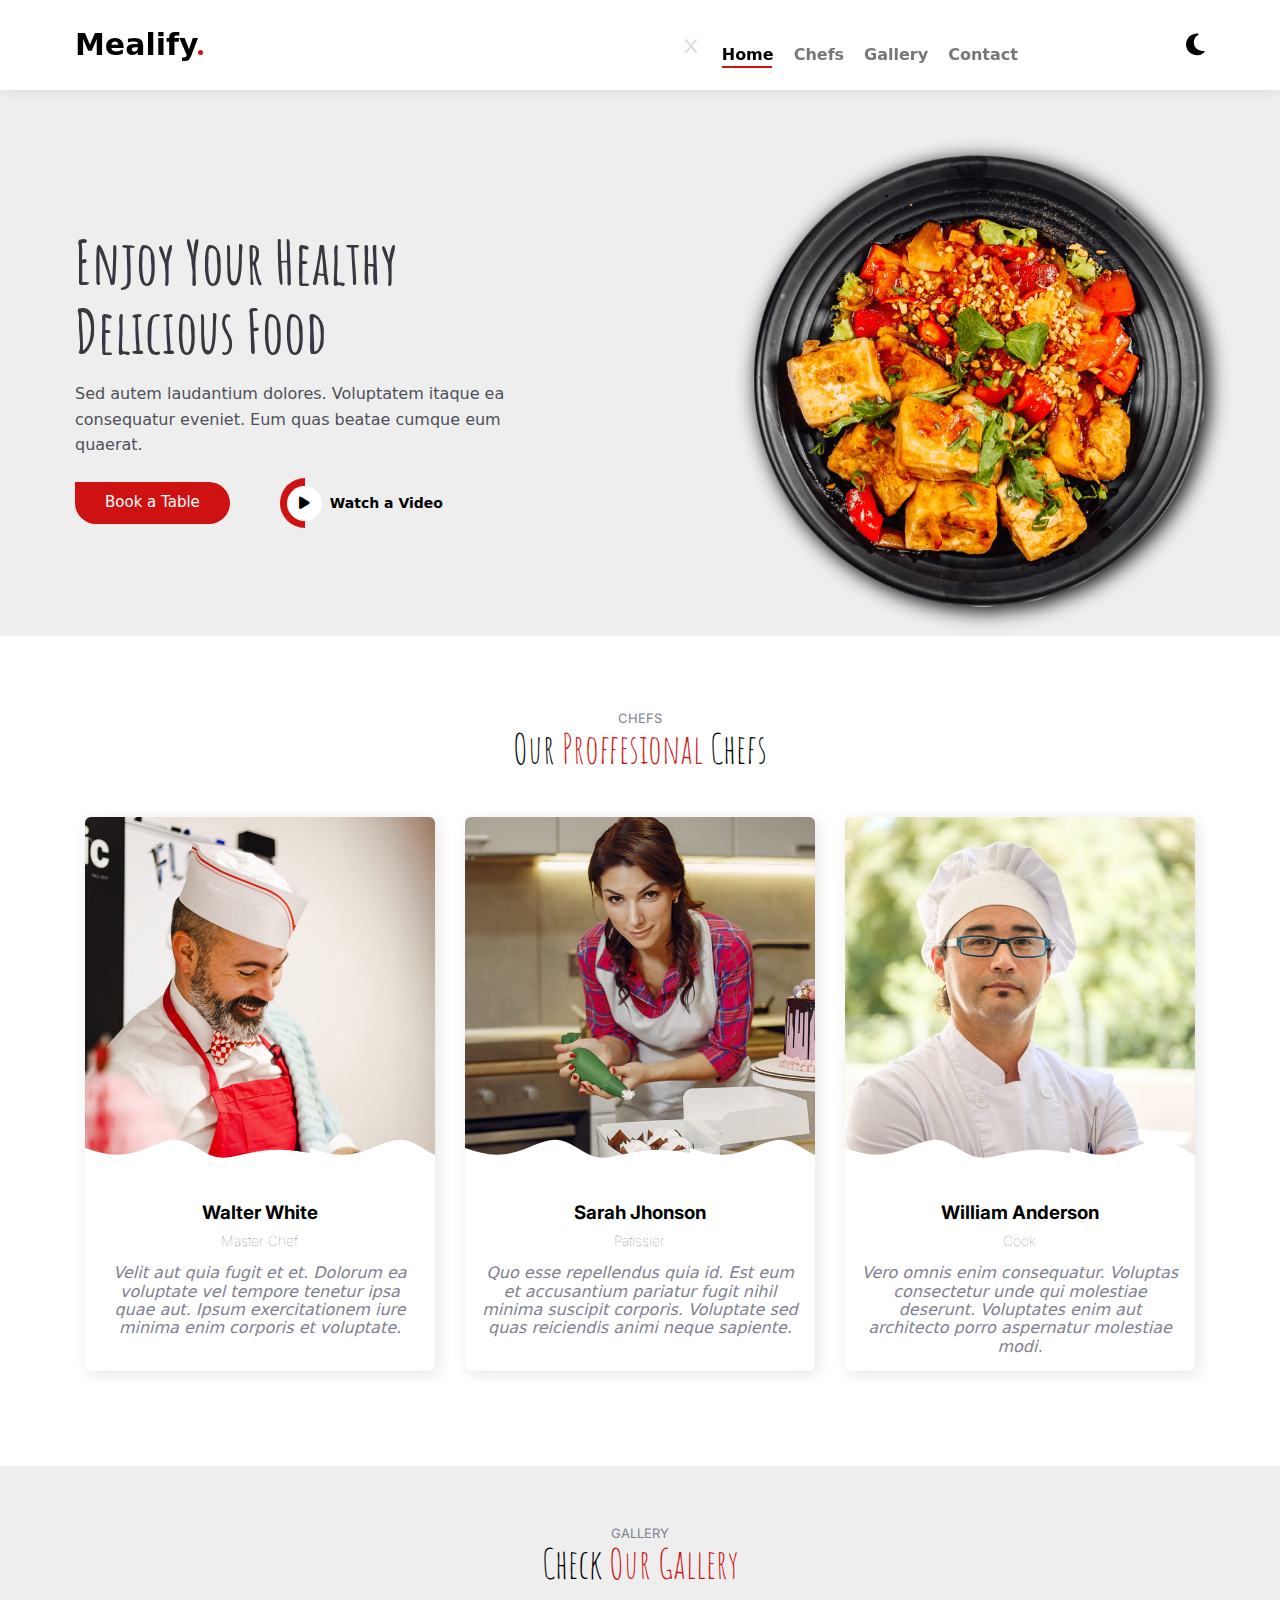
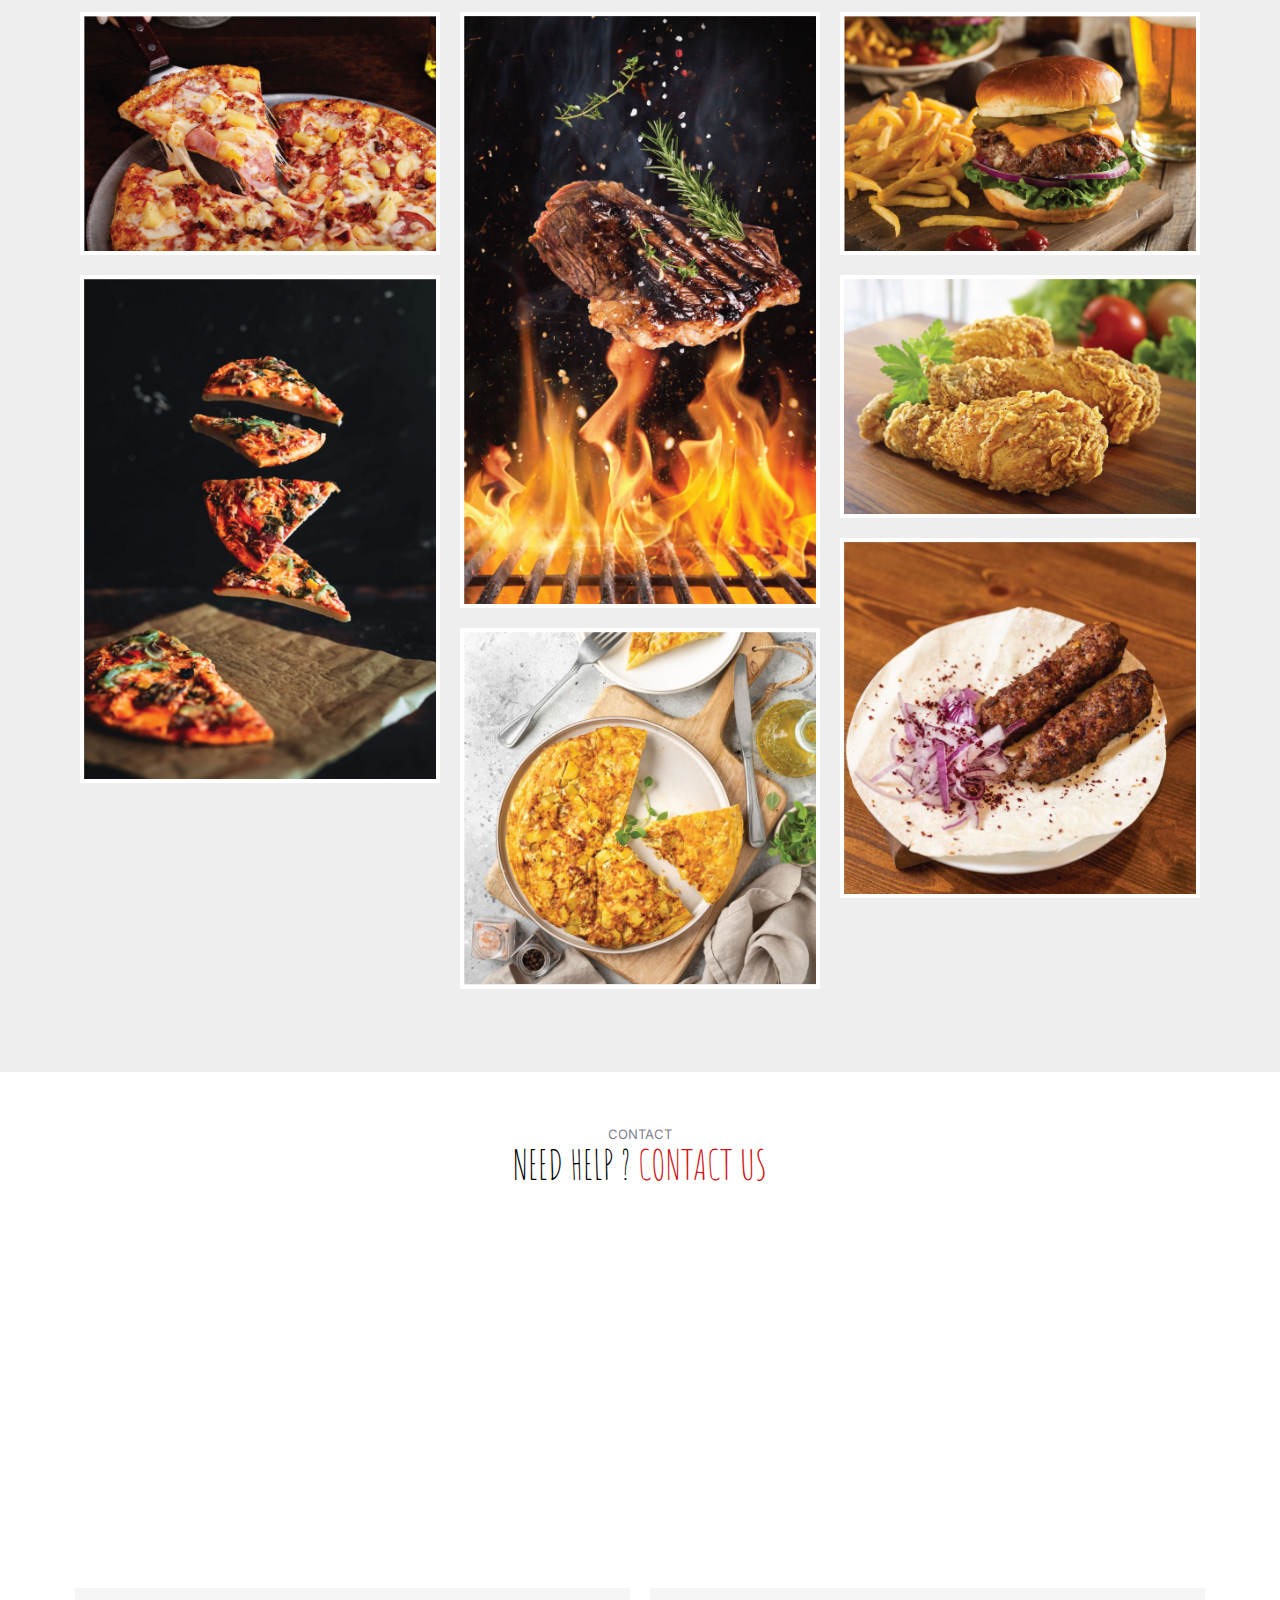
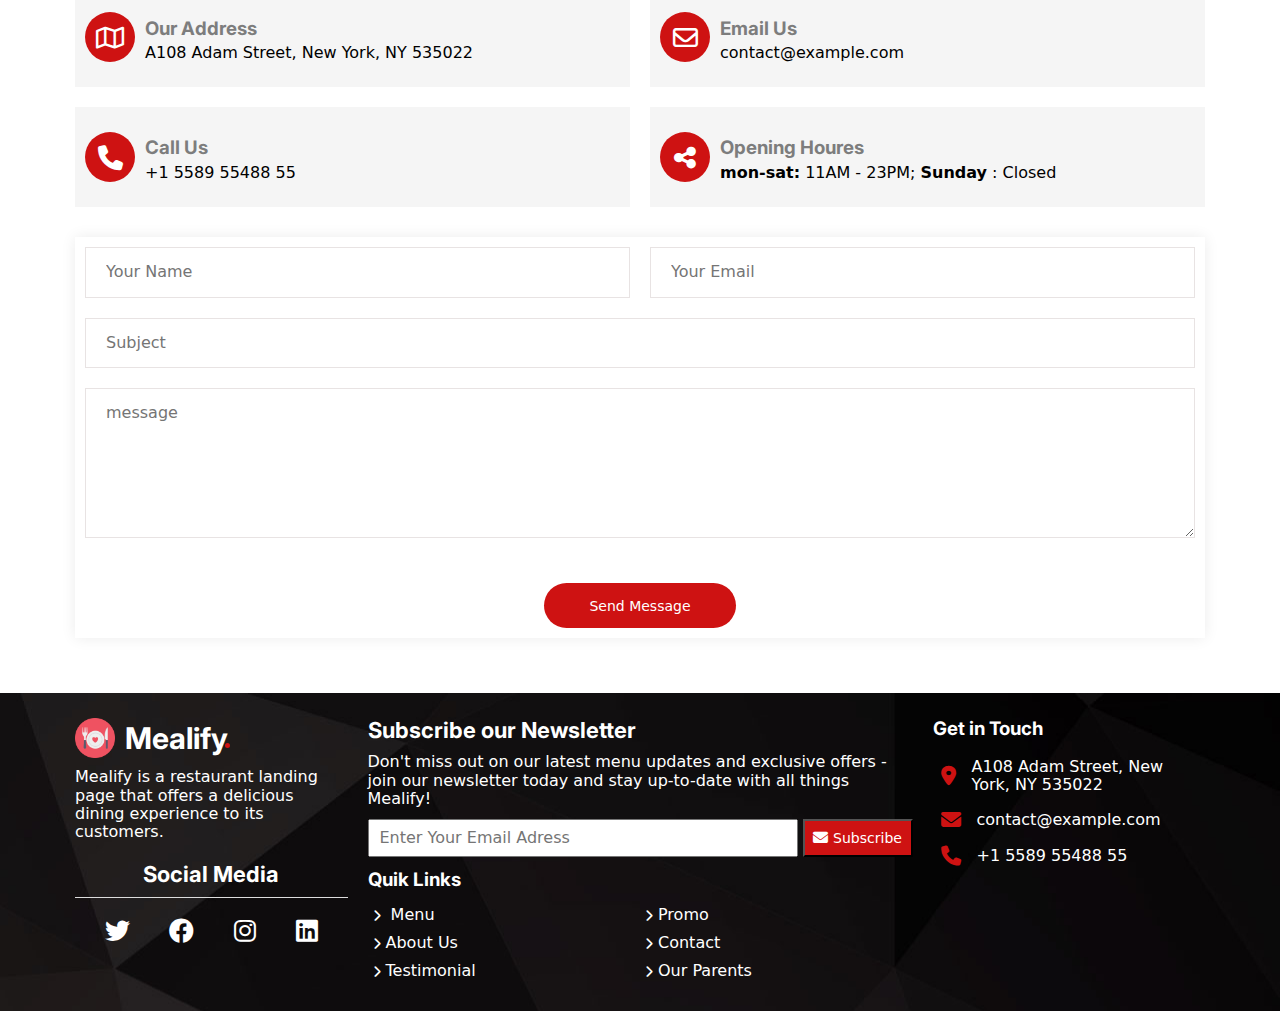
==== commit aaf060a3: "menu" ====
--- a/index.html
+++ b/index.html
@@ -25,8 +25,11 @@
           <a href="#" class="logo">Mealify</a>
         </h1>
         <ul class="main-nav" id="mainNav">
-          <li><a href="#home"  class="">Home</a>
-            <i  class="fa-solid fa-x close-icon" >
+          <a href="#home" class="close-icon">
+            <i  class="fa-solid fa-x" ></i>
+          </a>
+          
+          <li><a href="#home">Home</a>
               <input type="radio" class="close" name="first">
             </i></li>
           <li><a href="#chefs">Chefs</a></li>
--- a/Assets/css/css.css
+++ b/Assets/css/css.css
@@ -150,6 +150,7 @@
     padding: 15px 20px;
   }
 }
+/*start header*/
 .header {
   position: fixed;
   background-color: var(--color-light);
@@ -212,17 +213,7 @@
     margin-right: 20px;
   }
 }
-.header .container ul li a {
-  display: flex;
-  justify-content: center;
-  align-items: center;
-  text-decoration: none;
-  padding: 0 10px;
-  height: 65px;
-  transition: 0.3s;
-  color: #777;
-  position: relative;
-}
+
 body:not(body:has(:target)) li a[href="#home"],
 body:has(.home:target) li a[href="#home"],
 body:has(.contact:target) li a[href="#contact"],
@@ -237,7 +228,17 @@
 body:has(.chefs:target) li a[href="#chefs"]::before {
   width: 70%;
 }
-
+.header .container ul li a {
+  display: flex;
+  justify-content: center;
+  align-items: center;
+  top: 10px;
+  height: 45px;
+  padding: 0 10px;
+  transition: var(--animation-duration);
+  color: #777;
+  position: relative;
+}
 @media (max-width: 1200px) {
   .header .container ul li a {
     width: fit-content;
@@ -256,28 +257,42 @@
 }
 @media (max-width: 1200px) {
   .header .container ul li {
-    margin: 10px;
     cursor: pointer;
   }
 }
 @media (max-width: 1200px) {
   .header .container ul li i {
-    position: absolute;
+    position: relative;
     right: 15px;
     top: 15px;
     opacity: 0.5;
     transition: 0.5s;
   }
 }
+.header .container ul {
+  position: relative;
+}
+@media (max-width: 1200px) {
+  .header .container ul.close-icon {
+    position: absolute;
+    display: none;
+    right: 15px;
+    top: 15px;
+    cursor: pointer;
+    color: #918e8e;
+    transition: var(--animation-duration);
+  }
+}
 @media (max-width: 1200px) {
   .header .container ul li .close {
     position: absolute;
-    top: 2px;
-    left: 0px;
-    width: 15px;
-    height: 15px;
+    top: 15px;
+    right: 11px;
+    width: 12px;
+    height: 12px;
     cursor: pointer;
     opacity: 0;
+    transition: var(--animation-duration);
   }
 }
 @media (min-width: 1200px) {
@@ -285,6 +300,20 @@
     display: none;
   }
 }
+@media (min-width: 1200px) {
+  .header .container ul > a i,
+  .header .container ul li input {
+    display: none;
+  }
+}
+.header .container ul > a i {
+  display: flex;
+  justify-content: end;
+  margin: 15px 15px 0 10px;
+  height: 20px;
+  color: #ddd;
+  width: 330px;
+}
 @media (max-width: 1200px) {
   .header .container ul li i:hover {
     opacity: 1;
@@ -293,16 +322,6 @@
 @media (max-width: 1200px) {
   .header .container ul li:hover a {
     color: #000;
-  }
-}
-@media (min-width: 1200px) {
-  .header .container ul li a.active {
-    color: #000;
-  }
-}
-@media (max-width: 768px) {
-  .header .container ul li a.active {
-    color: #796d6d;
   }
 }
 @media (max-width: 768px) {
@@ -311,15 +330,10 @@
     width: fit-content;
   }
 }
-@media (max-width: 768px) {
-  .header .container ul li a::before {
-    display: none;
-  }
-}
 .header .container ul li a::before {
   content: "";
   position: absolute;
-  bottom: 20px;
+  bottom: 10px;
   width: 0;
   height: 2px;
   left: 10px;
@@ -354,18 +368,22 @@
 }
 
 :root:has(.check:checked) body {
-  opacity: 0.5;
+  opacity: 0.7;
 }
 :root:has(.check:checked) .header .container .main-nav {
   right: 0;
 }
 :root:has([name="first"]:checked) .header .container .main-nav {
+  background-color: white;
 }
 :root:has(.close:checked) .header .container .main-nav {
   right: -400px;
 }
 :root:has(.close:checked) body {
   opacity: 1;
+}
+:root:has([name="first"]:checked) .header .container .main-nav {
+  opacity: 01;
 }
 @media (max-width: 768px) {
   .header .container .mode-group {
@@ -440,7 +458,6 @@
   .section .container {
     flex-direction: column-reverse;
     gap: 50px;
-    padding: 30px 10px;
   }
 }
 .section .container .content {
@@ -715,11 +732,6 @@
     flex-direction: column;
   }
 }
-.gallery .container .gallery-pics .box {
-  border: 4px solid white;
-  width: 300px;
-  transition: 2s;
-}
 .gallery .container .gallery-pics .box .image {
   position: relative;
 }
@@ -736,8 +748,9 @@
 }
 .gallery .container .gallery-pics .box {
   position: relative;
+  border: 4px solid white;
   overflow: hidden;
-  width: calc(calc(100% - 50px * 2) / 3);
+  width: calc(calc(100% - 20px * 2) / 3);
 }
 @media screen and (max-width: 768px) {
   .gallery .container .gallery-pics .box {
--- a/Assets/css/dark.css
+++ b/Assets/css/dark.css
@@ -14,7 +14,12 @@
 :root:has(.mode:checked) body {
   background-color: #202020;
 }
-
+:root:has(.close:checked) .header .container .main-nav {
+  opacity: 1;
+}
+:root:has(.check:checked) .header .container ul li i {
+  color: saddlebrown;
+}
 :root:has(.mode:checked) .header {
   background-color: hsl(0, 0%, 9%);
   color: white;
@@ -25,8 +30,14 @@
 :root:has(.mode:checked) ul li a {
   color: #9f9f9f;
 }
-:root:has(.mode:checked) .header .container .main-nav ul li i {
-  color: #9f9f9f;
+:root:has([name="first"]:checked) .header .container .main-nav {
+  background-color: white;
+}
+:root:has(.mode:checked) .header .container .main-nav li:hover {
+  opacity: 0;
+}
+:root:has(.mode:checked) .header .container .main-nav > a i:hover {
+  opacity: 0;
 }
 body:has(.mode:checked) .header ul li a:hover {
   color: #fff;
